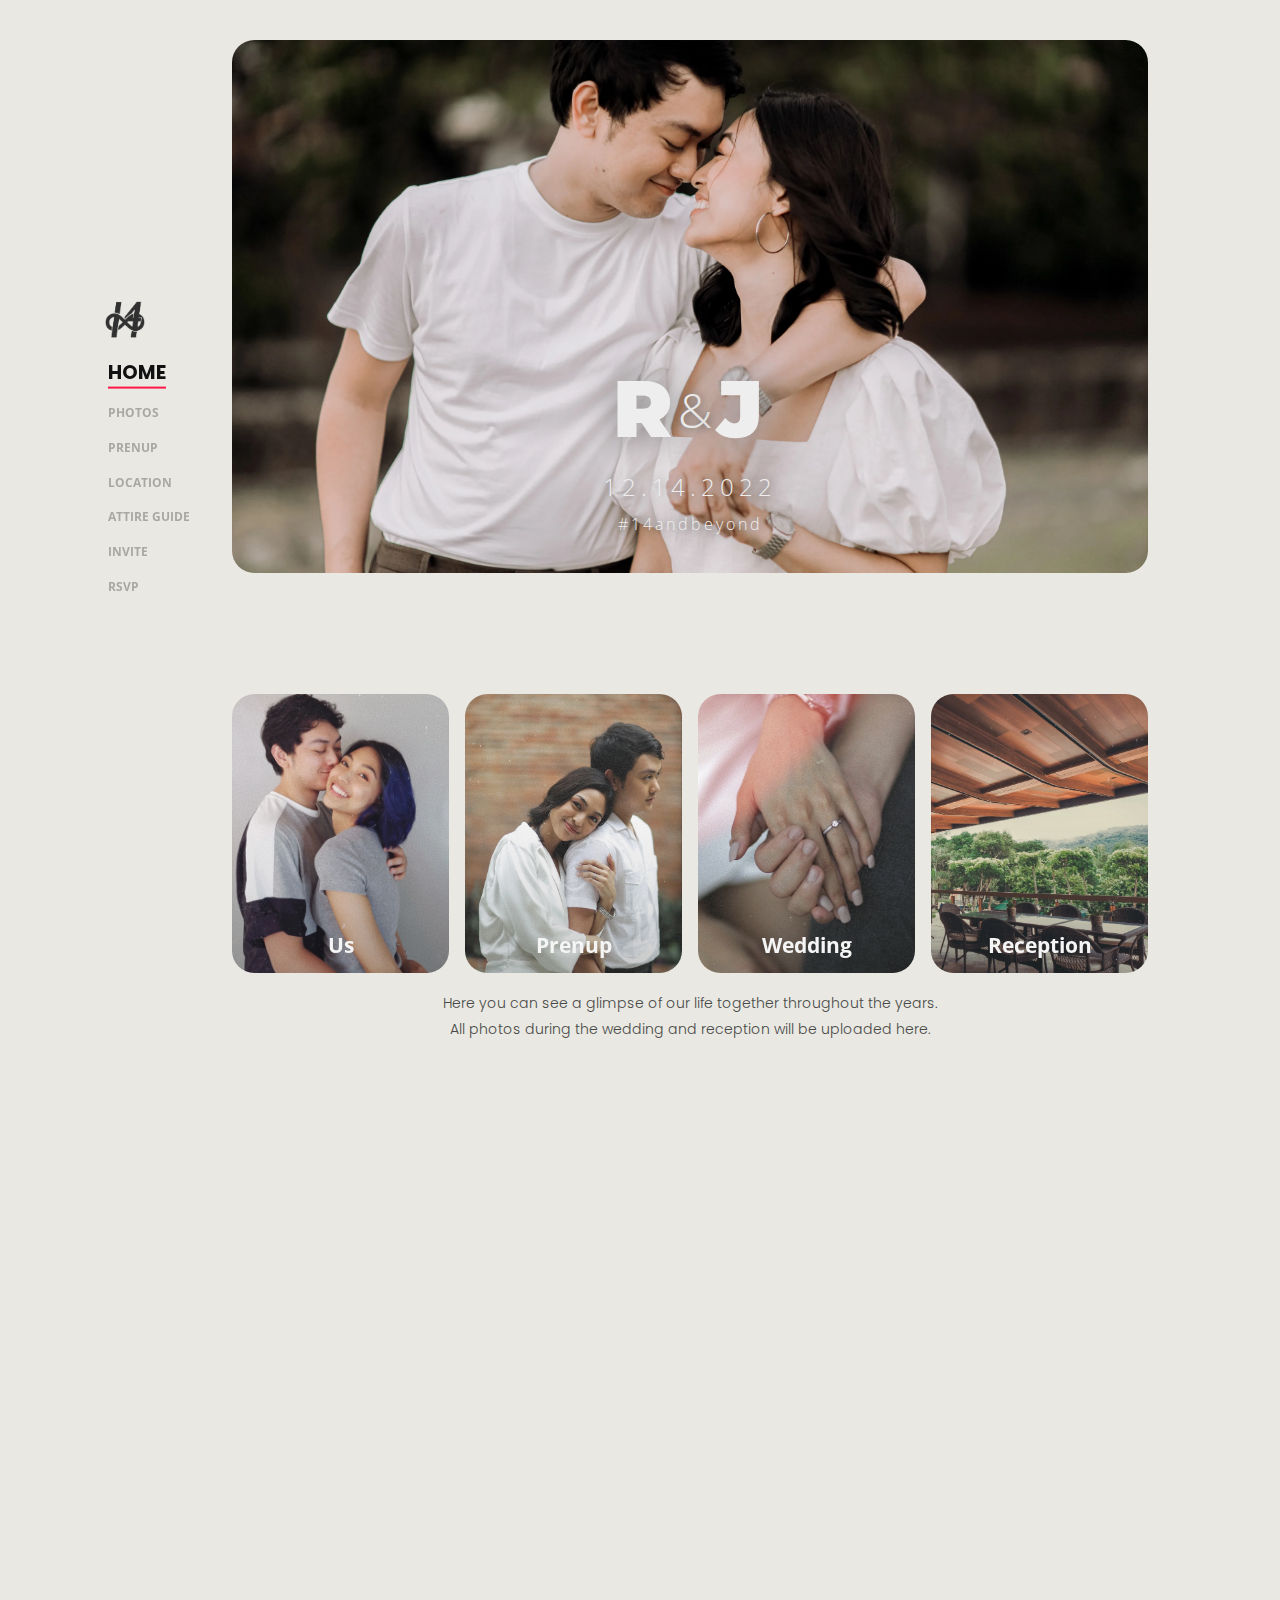
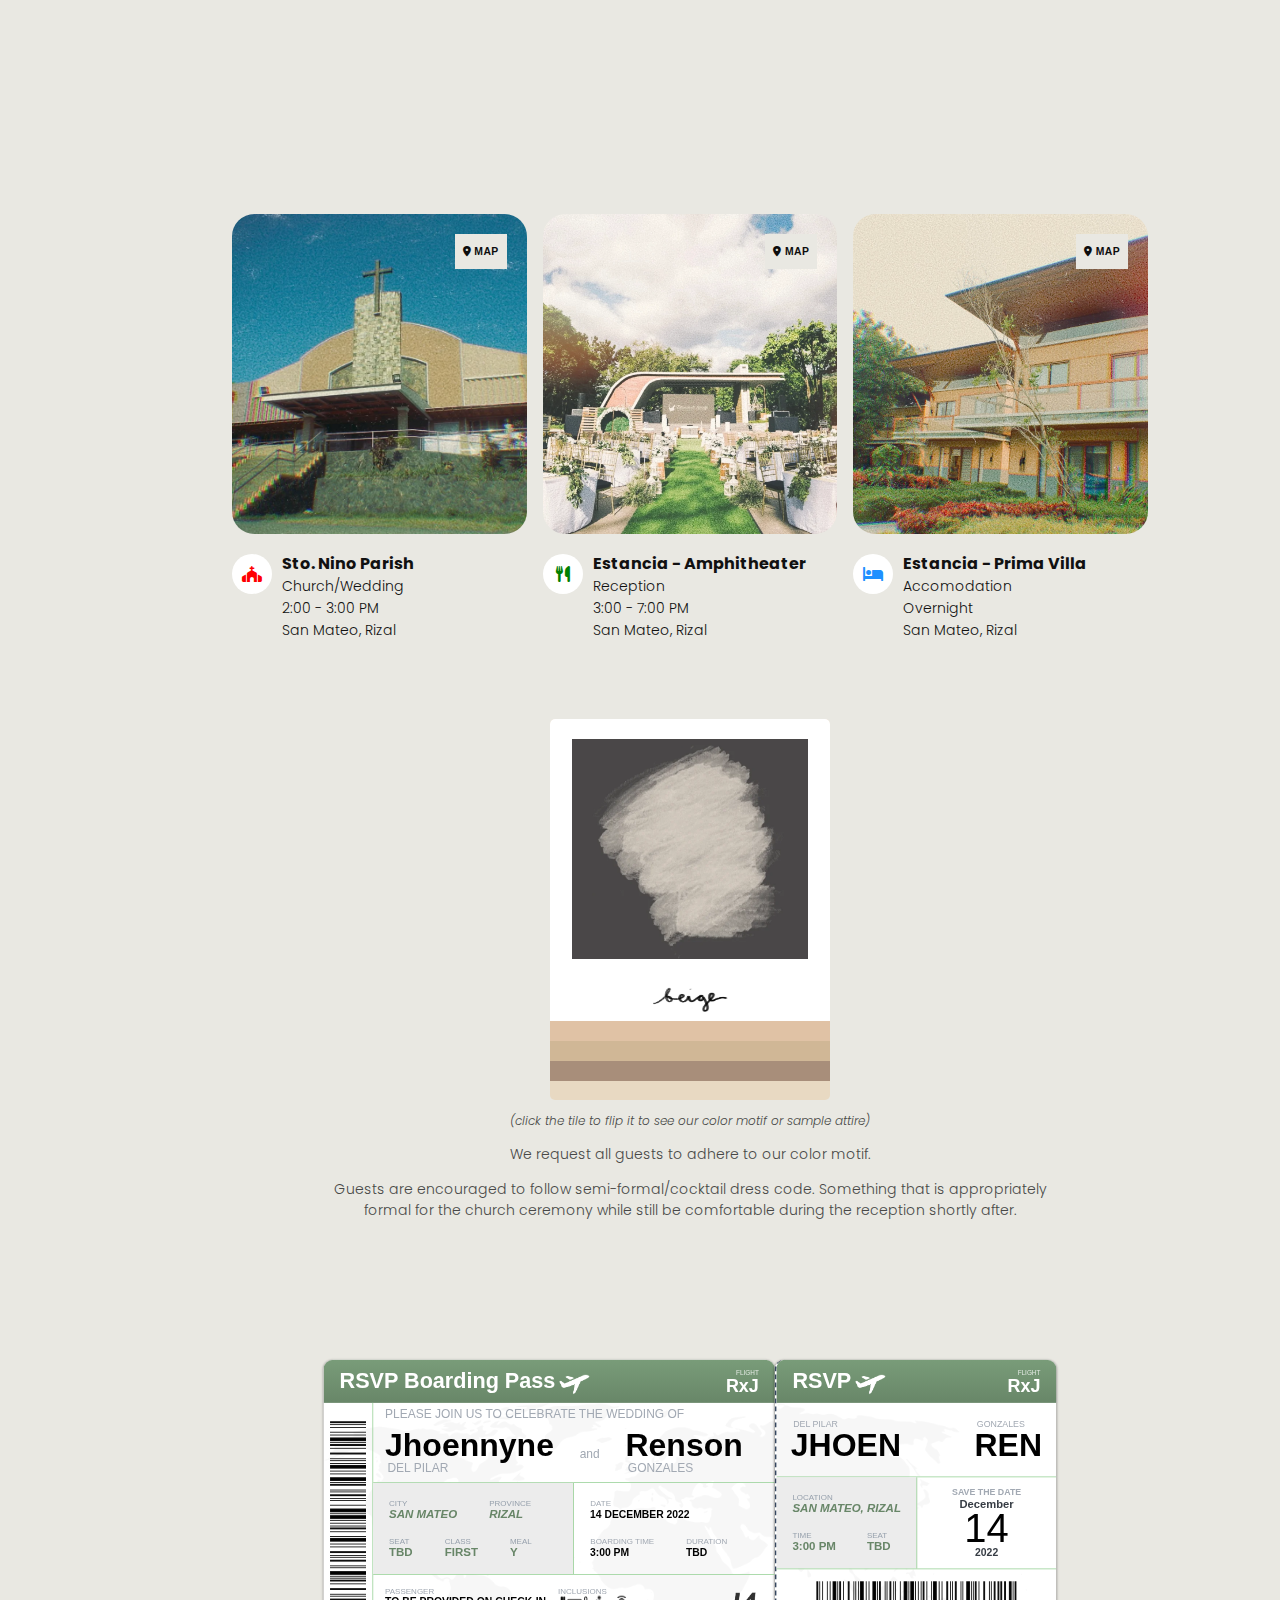
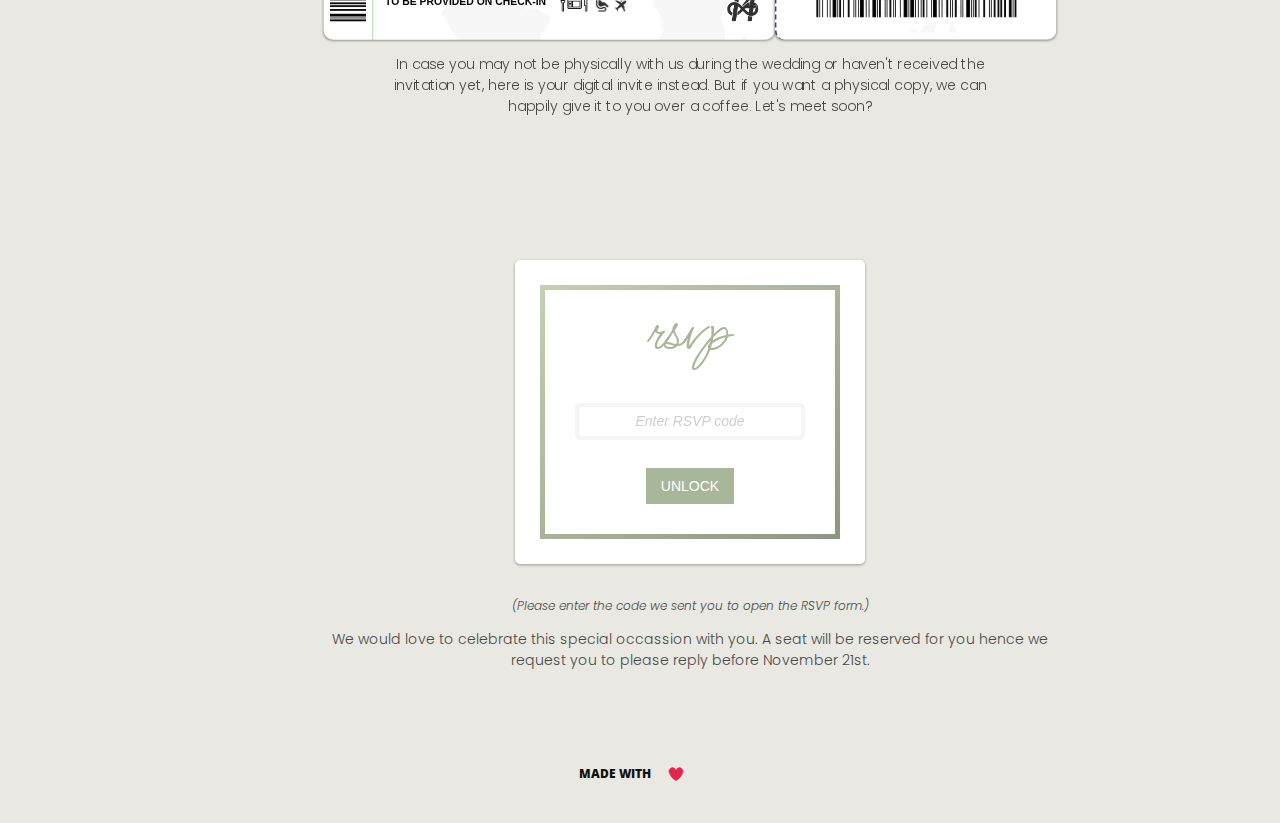
==== index.html @ 78806c77 "Update index.html" ====
<!DOCTYPE html>
<html lang="en-US">

<head>
    <meta name="viewport" content="width=device-width, initial-scale=1">
    <title>RxJ | 14andforever</title>
    <link href="https://fonts.googleapis.com/css2?family=Ms+Madi&display=block" rel="stylesheet">
    <link href="https://fonts.googleapis.com/css2?family=Encode+Sans:wght@500&family=Open+Sans:wght@300;700;800&display=block" rel="stylesheet">
    <link rel="stylesheet" type="text/css" href="https://fonts.googleapis.com/css2?family=Montserrat:wght@300;900&display=block" />
    <link href="https://fonts.googleapis.com/css?family=Poppins:300,300i,500,500i,700" rel="stylesheet">
    <link rel="stylesheet" type="text/css" href="css/cardhover.css">
    <script src="https://cdnjs.cloudflare.com/ajax/libs/jquery/3.3.1/jquery.min.js"></script>
    <script src="https://ajax.googleapis.com/ajax/libs/jquery/1.8.2/jquery.min.js"></script>
    <script type="text/javascript" src="js/home.js"></script>
    <link rel="stylesheet" type="text/css" href="css/home.css">
    <link rel="stylesheet" type="text/css" href="css/video.css">
    <link rel="stylesheet" type="text/css" href="css/swatches.css">
    <link rel="stylesheet" type="text/css" href="css/venue2.css">
    <link rel="stylesheet" type="text/css" href="css/topbar.css">
    <link rel="stylesheet" type="text/css" href="css/boardingpass2.css">
    <link rel="stylesheet" type="text/css" href="css/rsvp.css">
</head>

<body>
    <div class="mainbody">
        <nav class="topbar black main">
            <div class="menu-icon main">
                <a href="index.html" class="logomobile" style="padding: 10px;"><img src="Images/logodark.png" alt="image"></a>
                <i class="burger fa fa-bars fa-2x"></i>
            </div>
            <div class="menu">
                <ul class="menulist">
                    <a href="index.html" class="logotop"><img src="Images/logodark.png" alt="image"></a>
                    <li><a href="#home">Home</a></li>
                    <li><a href="#section-2">Photos</a></li>
                    <li><a href="#section-3">Prenup</a></li>
                    <li><a href="#section-4">Location</a></li>
                    <li><a href="#section-5">Attire Guide</a></li>
                    <li><a href="#section-6">Invite</a></li>
                    <li><a href="#section-7">RSVP</a></li>
                </ul>
            </div>
        </nav>
        <nav class="home">
            <ul>
                <a href="index.html" class="logo"><img src="Images/logodark.png" alt="image"></a>
                <li><a href="#home">Home</a></li>
                <li><a href="#section-2">Photos</a></li>
                <li><a href="#section-3">Prenup</a></li>
                <li><a href="#section-4">Location</a></li>
                <li><a href="#section-5">
                        <div class="long">Attire Guide</div>
                    </a></li>
                <li><a href="#section-6">Invite</a></li>
                <li><a href="#section-7">RSVP</a></li>
            </ul>
        </nav>
        <main class="gridbody">
            <header class="topheader">
                <section id="home" class="content-section" style="margin: 0;">
                    <div class="mainTitle">
                        <h1>Jhoennyne x Renson</h1>
                    </div>
                    <div class="section1">
                        <div class="initialsbox">
                            <p class="xinitials">R</p>
                            <p class="xlove">&</p>
                            <p class="xinitials">J</p>
                        </div>
                        <p class="date">12.14.2022</p>
                        <p class="hash">#14andbeyond</p>
                    </div>
                </section>
            </header>
            <section id="section-2" class="content-section" style="margin-top: 2rem">
                <!--Cardhover start-->
                <div class="mobile-header">
                    Photos
                </div>
                <div class="cardhover">
                    <main class="page-content">
                        <div class="card">
                            <div class="cardholder">
                                <h2 class="title">Us</h2>
                                <p class="copy"></p><a href="story.html"><button class="btn">Gallery</button></a>
                            </div>
                        </div>
                        <div class="card">
                            <div class="cardholder">
                                <h2 class="title">Prenup</h2>
                                <p class="copy"></p><a href="prenup.html"><button class="btn">Gallery</button></a>
                            </div>
                        </div>
                        <div class="card">
                            <div class="cardholder">
                                <h2 class="title">Wedding</h2>
                                <p class="copy"></p><button class="btn">Gallery</button>
                            </div>
                        </div>
                        <div class="card">
                            <div class="cardholder">
                                <h2 class="title">Reception</h2>
                                <p class="copy"></p><button class="btn">Gallery</button>
                            </div>
                        </div>
                    </main>
                </div>
                <!--Cardhover end-->
                <div class="content-desc">
                    <div class="content-desc">
                        <p class="sub">Here you can see a glimpse of our life together throughout the years.</p>
                        <p class="sub">All photos during the wedding and reception will be uploaded here.</p>
                    </div>
                </div>
            </section>
            <section id="section-3" class="content-section">
                <div class="mobile-header">
                    Prenup
                </div>
                <div class="responsive-video">
                    <iframe src="https://www.facebook.com/plugins/video.php?height=610&href=https%3A%2F%2Fwww.facebook.com%2Fpragmaweddingcinema%2Fvideos%2F1250003719178983%2F&show_text=false&width=916&t=0" width="916" height="610" style="border:none;overflow:hidden" scrolling="no" frameborder="0" allowfullscreen="true" allow="autoplay; clipboard-write; encrypted-media; picture-in-picture; web-share" allowFullScreen="true"></iframe>
                </div>
            </section>
            <section id="section-4" class="content-section">
                <div class="mobile-header">
                    Location
                </div>
                <main class="main">
                    <div class="container">
                        <div class="itemholder">
                            <div class="item">
                                <a>
                                    <img src="Images/stonino3.webp" alt="image">
                                    <a href="https://www.google.com/maps/place/New+Sto.+Nino+Parish/@14.6722135,121.135025,15z/data=!4m5!3m4!1s0x0:0xa73cf51be5164c84!8m2!3d14.672353!4d121.1350096" target="_blank">
                                    </a>
                                    <div class="details">
                                        <a href="https://www.google.com/maps/place/New+Sto.+Nino+Parish/@14.6722135,121.135025,15z/data=!4m5!3m4!1s0x0:0xa73cf51be5164c84!8m2!3d14.672353!4d121.1350096" target="_blank"><button class="btn"><i class="fas fa-map-marker-alt"></i> Map</button></a>
                                    </div>
                                </a>
                            </div>
                            <div class="label">
                                <div class="icon" style="color: red;">
                                    <i class="fa-solid fa-church"></i>
                                </div>
                                <div class="info">
                                    <div class="main">Sto. Nino Parish</div>
                                    <div class="sub">Church/Wedding</div>
                                    <div class="sub">2:00 - 3:00 PM</div>
                                    <div class="sub">San Mateo, Rizal</div>
                                </div>
                            </div>
                        </div>
                        <div class="itemholder">
                            <div class="item">
                                <a>
                                    <img src="Images/amphitheater2.webp" alt="image">
                                    <a href="https://www.google.com/maps/place/Estancia+de+Lorenzo/@14.6784783,121.1329965,15z/data=!4m2!3m1!1s0x0:0xebfa5035530f8506?sa=X&ved=2ahUKEwj25bSRwbT0AhUBRuUKHQW6AOEQ_BJ6BAhDEAU" target="_blank">
                                    </a>
                                    <div class="details">
                                        <a href="https://www.google.com/maps/place/Estancia+de+Lorenzo/@14.6784783,121.1329965,15z/data=!4m2!3m1!1s0x0:0xebfa5035530f8506?sa=X&ved=2ahUKEwj25bSRwbT0AhUBRuUKHQW6AOEQ_BJ6BAhDEAU" target="_blank"><button class="btn"><i class="fas fa-map-marker-alt"></i> Map</button></a>
                                    </div>
                                </a>
                            </div>
                            <div class="label">
                                <div class="icon" style="color: green;">
                                    <i class="fa-solid fa-utensils"></i>
                                </div>
                                <div class="info">
                                    <div class="main">Estancia - Amphitheater</div>
                                    <div class="sub">Reception</div>
                                    <div class="sub">3:00 - 7:00 PM</div>
                                    <div class="sub">San Mateo, Rizal</div>
                                </div>
                            </div>
                        </div>
                        <div class="itemholder">
                            <div class="item">
                                <a>
                                    <img src="Images/hotel2.webp" alt="image">
                                    <a href="https://www.google.com/maps/place/Estancia+de+Lorenzo/@14.6784783,121.1329965,15z/data=!4m2!3m1!1s0x0:0xebfa5035530f8506?sa=X&ved=2ahUKEwj25bSRwbT0AhUBRuUKHQW6AOEQ_BJ6BAhDEAU" target="_blank">
                                    </a>
                                    <div class="details">
                                        <a href="https://www.google.com/maps/place/Estancia+de+Lorenzo/@14.6784783,121.1329965,15z/data=!4m2!3m1!1s0x0:0xebfa5035530f8506?sa=X&ved=2ahUKEwj25bSRwbT0AhUBRuUKHQW6AOEQ_BJ6BAhDEAU" target="_blank"><button class="btn"><i class="fas fa-map-marker-alt"></i> Map</button></a>
                                    </div>
                                </a>
                            </div>
                            <div class="label">
                                <div class="icon" style="color: dodgerblue;">
                                    <i class="fa-solid fa-bed"></i>
                                </div>
                                <div class="info">
                                    <div class="main">Estancia - Prima Villa</div>
                                    <div class="sub">Accomodation</div>
                                    <div class="sub">Overnight</div>
                                    <div class="sub">San Mateo, Rizal</div>
                                </div>
                            </div>
                        </div>
                    </div>
                </main>
            </section>
            <section id="section-5" class="content-section">
                <div class="mobile-header">
                    Attire Guide
                </div>
                <div class="color-palette">
                    <div id="js-flip-1" class="flip">
                        <div class="flipcard">
                            <div class="face front">
                                <div class="color-3">
                                    <div>
                                        <img src="Images/beige.webp" alt="image">
                                    </div>
                                    <div>
                                        <img src="Images/beigelabel.png" alt="image">
                                    </div>
                                    <div></div>
                                    <div></div>
                                    <div></div>
                                    <div></div>
                                </div>
                            </div>
                            <div class="face back">
                                <div class="color-3">
                                    <div>
                                        <img src="Images/attire.webp" alt="image">
                                    </div>
                                    <div>
                                        <img src="Images/attirelabel.webp" alt="image">
                                    </div>
                                    <div></div>
                                    <div></div>
                                    <div></div>
                                    <div></div>
                                </div>
                            </div>
                        </div>
                    </div>
                </div>
                <div class="content-desc" style="max-width: 750px; margin: auto; text-align: center;">
                    <p style="font-style: italic; font-size: 0.75rem;">(click the tile to flip it to see our color motif or sample attire)</p>
                    <p>We request all guests to adhere to our color motif.</p>
                    <p>Guests are encouraged to follow semi-formal/cocktail dress code. Something that is appropriately formal for the church ceremony while still be comfortable during the reception shortly after.</p>
                </div>
            </section>
            <section id="section-6" class="content-section" style="margin-bottom: 0">
                <div class="mobile-header">
                    Invite
                </div>
                <div class="section6" style="transform: scale(0.8)">
                    <div class="bpasscon">
                        <div class="boarding-pass etkleft">
                            <header>
                                <div class="logo rsvp">
                                    RSVP Boarding Pass
                                    <a class="plane"><img src="Images/airplane.png" alt="image"></a>
                                </div>
                                <div class="flight">
                                    <small>flight</small>
                                    <strong>RxJ</strong>
                                </div>
                            </header>
                            <div class="tktdetails">
                                <div class="mainbarcode">
                                    <a><img src="Images/mainbarcode.png" alt="image"></a>
                                </div>
                                <div>
                                    <section class="header">
                                        <div class="invite">
                                            <small>Please join us to celebrate the wedding of</small>
                                        </div>
                                    </section>
                                    <section class="cities">
                                        <div class="city">
                                            <strong>Jhoennyne</strong>
                                            <small>Del Pilar</small>
                                        </div>
                                        <div class="and">
                                            <small>and</small>
                                        </div>
                                        <div class="city">
                                            <strong>Renson</strong>
                                            <small>Gonzales</small>
                                        </div>
                                    </section>
                                    <section class="infos">
                                        <div class="places">
                                            <div class="box">
                                                <small>City</small>
                                                <strong><em>San Mateo</em></strong>
                                            </div>
                                            <div class="box">
                                                <small>Province</small>
                                                <strong><em>Rizal</em></strong>
                                            </div>
                                            <div class="box">
                                                <small>Seat</small>
                                                <strong>TBD</strong>
                                            </div>
                                            <div class="box">
                                                <small>Class</small>
                                                <strong>First</strong>
                                            </div>
                                            <div class="box">
                                                <small>Meal</small>
                                                <strong>Y</strong>
                                            </div>
                                        </div>
                                        <div class="times">
                                            <div class="box" style="width: 100%;">
                                                <small>Date</small>
                                                <strong>14 DECEMBER 2022</strong>
                                            </div>
                                            <div class="box">
                                                <small>Boarding Time</small>
                                                <strong>3:00 PM</strong>
                                            </div>
                                            <div class="box">
                                                <small>Duration</small>
                                                <strong>TBD</strong>
                                            </div>
                                        </div>
                                    </section>
                                    <section class="strap">
                                        <div class="box" style="display: flex;">
                                            <div class="passenger">
                                                <small>passenger</small>
                                                <strong>To be provided on check-in</strong>
                                            </div>
                                            <div class="inclusions">
                                                <small>Inclusions</small>
                                                <a class="food"><img src="Images/food.png" alt="image"></a>
                                                <a class="lounge"><img src="Images/lounge.png" alt="image"></a>
                                                <a class="wifi"><img src="Images/wifi.png" alt="image"></a>
                                            </div>
                                            <div class="ticketlogo">
                                                <a><img src="Images/logodark.png" alt="image"></a>
                                            </div>
                                        </div>
                                    </section>
                                </div>
                            </div>
                        </div>
                        <div class="boarding-pass etkright">
                            <header>
                                <div class="logo rsvp">
                                    RSVP
                                    <a class="plane"><img src="Images/airplane.png" alt="image"></a>
                                </div>
                                <div class="flight">
                                    <small>flight</small>
                                    <strong>RxJ</strong>
                                </div>
                            </header>
                            <div class="tktdetails">
                                <section class="cities">
                                    <div class="city">
                                        <small>Del Pilar</small>

                                        <strong>Jhoen</strong>
                                    </div>
                                    <div class="city">
                                        <small>Gonzales</small>

                                        <strong>Ren</strong>
                                    </div>
                                    <svg class="airplane">
                                        <use xlink:href="#heart"></use>
                                    </svg>
                                </section>
                                <section class="infos">
                                    <div class="places">
                                        <div class="box" style="width: 100%">
                                            <small>Location</small>
                                            <strong><em>San Mateo, Rizal</em></strong>
                                        </div>
                                        <div class="box" style="width: 33.3%; padding: 10px 15px 10px 20px;">
                                            <small>Time</small>
                                            <strong>3:00 PM</strong>
                                        </div>
                                        <div class="box" style="width: 33.3%; padding: 10px 0px 10px 20px;">
                                            <small>Seat</small>
                                            <strong>TBD</strong>
                                        </div>
                                    </div>
                                    <div class="times">
                                        <div class="title"><small>Save the Date</small></div>
                                        <div class="month">December</div>
                                        <div class="number">14</div>
                                        <div class="year">2022</div>
                                    </div>
                                </section>
                                <section class="strap">
                                    <div class="box" style="display: flex">
                                        <a class="barcode"><img src="Images/barcode.png" alt="image"></a>
                                    </div>
                                </section>
                            </div>
                        </div>
                        <svg xmlns="http://www.w3.org/2000/svg" width="0" height="0" display="none">
                            <symbol id="heart" class="aheart-stroke" viewBox="0 0 40 40" id=".6731524147238221">
                                <path d="M20 35.07L4.55 19.62a8.5 8.5 0 0 1-.12-12l.12-.12a8.72 8.72 0 0 1 12.14 0L20 10.77l3.3-3.3a8.09 8.09 0 0 1 5.83-2.57 8.89 8.89 0 0 1 6.31 2.58 8.5 8.5 0 0 1 .12 12l-.12.12zM10.64 7.13a6.44 6.44 0 0 0-4.57 11.06L20 32.06l13.94-13.94A6.44 6.44 0 0 0 34 9a6.44 6.44 0 0 0-4.77-1.85A6 6 0 0 0 24.83 9L20 13.78 15.21 9a6.44 6.44 0 0 0-4.57-1.87z" />
                            </symbol>
                        </svg>
                    </div>
                    <div class="content-desc" style="max-width: 750px; margin: auto; text-align: center; font-size: 1.1rem;">
                        <p>In case you may not be physically with us during the wedding or haven't received the invitation yet, here is your digital invite instead. But if you want a physical copy, we can happily give it to you over a coffee. Let's meet soon?</p>
                    </div>
                </div>
            </section>
            <section id="section-7" class="content-section lastSection">
                <div class="mobile-header">
                    RSVP
                </div>
                <h1 class="section-header"></h1>
                <div class="content-desc">
                    <center>
                        <form class="gform pure-form pure-form-stacked" method="POST" data-email="" action="https://script.google.com/macros/s/AKfycbxf21ecklatcOzizeI2GbinkVbMw-O8z0HijNorhj0d3stYFSRgo_8bXsomFPwm/exec" autocomplete="off">
                            <div class="form-elements">
                                <div class="form-gradient">
                                    <div class="loader">
                                        <svg>
                                            <path fill="#000" d="M43.935,25.145c0-10.318-8.364-18.683-18.683-18.683c-10.318,0-18.683,8.365-18.683,18.683h4.068c0-8.071,6.543-14.615,14.615-14.615c8.072,0,14.615,6.543,14.615,14.615H43.935z">
                                                <animateTransform attributeType="xml" attributeName="transform" type="rotate" from="0 25 25" to="360 25 25" dur="0.8s" repeatCount="indefinite"></animateTransform>
                                            </path>
                                        </svg>
                                    </div>
                                    <div class="pw-box">
                                        <div class="content-head">rsvp</div>
                                        <br>
                                        <div class="form-input">
                                            <input type="password" id="pswd" class="box" placeholder="Enter RSVP code">
                                        </div>
                                        <br>
                                        <button onclick="checkPswd();" class="confirm">Unlock</button>
                                    </div>
                                    <div class="form-box">
                                        <div class="content-head">rsvp</div>
                                        <div class="form-input">
                                            <input id="textinput1" type="text" name="Firstname" placeholder="First Name (required)" required="" />
                                        </div>
                                        <div class="form-input">
                                            <input id="textinput2" type="text" name="Lastname" placeholder="Last Name (required)" required="" />
                                        </div>
                                        <div class="form-input form-radio">
                                            <div class="content-body">Are you attending?</div>
                                            <label>
                                                <input id="radioinput1" type="radio" name="Attending" value="yes" required="" />
                                                <span>Yes, would love to.</span>
                                            </label>
                                            <label>
                                                <input id="radioinput2" type="radio" name="Attending" value="no" />
                                                <span>Sorry, I can't.</span>
                                            </label>
                                        </div>
                                        <div class="form-input">
                                            <input id="textinput3" type="number" name="Phone" placeholder="Phone number (required)" required="" />
                                        </div>
                                        <div class="form-input">
                                            <textarea id="textinput4" name="Message" placeholder="Comments or questions? (optional)"></textarea>
                                        </div>
                                        <br>
                                        <input type="submit" id="rsvpok" class="rsvpsubmit" value="Submit" onclick="document.getElementsByClassName('loader')[0].style.display = 'block',document.getElementsByClassName('form-box')[0].style.display = 'none'" /><br>
                                        <div class="content-body">You can add more guests after submitting.</div>

                                    </div>
                                </div>
                            </div>
                            <br>
                            <div class="okmsg">
                                <div class="form-gradient">
                                    <div class="form-box">
                                        <div class="content-head">rsvp</div>
                                        <div class="sub-content-head">Thank you and see you!</div>
                                        <br>
                                        <button onclick="document.getElementsByClassName('form-elements')[0].style.display = 'block', document.getElementsByClassName('form-box')[0].style.display = 'block',  document.getElementsByClassName('okmsg')[0].style.display = 'none', document.getElementsByClassName('loader')[0].style.display = 'none', document.getElementById('textinput1').value = '', document.getElementById('textinput2').value = '', document.getElementById('textinput3').value = '', document.getElementById('textinput4').value = '', document.getElementById('radioinput1').checked = false, document.getElementById('radioinput2').checked = false, formValidation()">
                                            Add guest</button>
                                    </div>
                                </div>
                            </div>
                        </form>
                    </center>
                </div>
                <div class="content-desc" style="max-width: 750px; margin: auto; text-align: center;">
                    <p style="font-style: italic; font-size: 0.75rem;">(Please enter the code we sent you to open the RSVP form.)</p>
                    <p>We would love to celebrate this special occassion with you. A seat will be reserved for you hence we request you to please reply before November 21st.</p>
                </div>
            </section>
        </main>
    </div>
    <div class="footer">
        <div style="margin: auto 0;">MADE WITH</div>
        <div class="heart"></div>
    </div>

    <script>
        var $flip = $(".flipcard");
        setInterval(function() {
            $flip.toggleClass("flipped");
        }, 5000);
        $('#js-flip-1').on("click",
            function() {
                $('#js-flip-1 .flipcard').toggleClass('flipped');
            },
        );

    </script>
    <script data-cfasync="false" type="text/javascript">
        (function() {
            function validateHuman(honeypot) {
                if (honeypot) {
                    console.log("Robot Detected!");
                    return true;
                } else {
                    console.log("Welcome Human!");
                }
            }

            function getFormData(form) {
                var elements = form.elements;

                var fields = Object.keys(elements).filter(function(k) {
                    return (elements[k].name !== "honeypot");
                }).map(function(k) {
                    if (elements[k].name !== undefined) {
                        return elements[k].name;
                    } else if (elements[k].length > 0) {
                        return elements[k].item(0).name;
                    }
                }).filter(function(item, pos, self) {
                    return self.indexOf(item) == pos && item;
                });

                var formData = {};
                fields.forEach(function(name) {
                    var element = elements[name];
                    formData[name] = element.value;
                    if (element.length) {
                        var data = [];
                        for (var i = 0; i < element.length; i++) {
                            var item = element.item(i);
                            if (item.checked || item.selected) {
                                data.push(item.value);
                            }
                        }
                        formData[name] = data.join(', ');
                    }
                });

                // add form-specific values into the data
                formData.formDataNameOrder = JSON.stringify(fields);
                formData.formGoogleSheetName = form.dataset.sheet || "Sheet1"; // default sheet name
                formData.formGoogleSendEmail = form.dataset.email || ""; // no email by default

                console.log(formData);
                return formData;
            }

            function handleFormSubmit(event) {
                event.preventDefault();
                var form = event.target;
                var data = getFormData(form);
                if (data.email && !validEmail(data.email)) {
                    var invalidEmail = form.querySelector(".email-invalid");
                    if (invalidEmail) {
                        invalidEmail.style.display = "block";
                        return false;
                    }

                } else {
                    disableAllButtons(form);
                    var url = form.action;
                    var xhr = new XMLHttpRequest();
                    xhr.open('POST', url);
                    xhr.setRequestHeader("Content-Type", "application/x-www-form-urlencoded");
                    xhr.onreadystatechange = function() {
                        console.log(xhr.status, xhr.statusText);
                        console.log(xhr.responseText);
                        var formElements = form.querySelector(".form-elements")
                        if (formElements) {
                            formElements.style.display = "none"; // hide form
                        }
                        var thankYouMessage = form.querySelector(".okmsg");
                        if (thankYouMessage) {
                            thankYouMessage.style.display = "block";
                        }
                        return;
                    };
                    var encoded = Object.keys(data).map(function(k) {
                        return encodeURIComponent(k) + "=" + encodeURIComponent(data[k]);
                    }).join('&');
                    xhr.send(encoded);
                }
            }

            function loaded() {
                console.log("Contact form submission handler loaded successfully.");
                var forms = document.querySelectorAll("form.gform");
                for (var i = 0; i < forms.length; i++) {
                    forms[i].addEventListener("submit", handleFormSubmit, false);
                }
            };
            document.addEventListener("DOMContentLoaded", loaded, false);

            function disableAllButtons(form) {
                var buttons = form.querySelectorAll("button");
                for (var i = 0; i < buttons.length; i++) {
                    buttons[i].disabled = false;
                }
            }

        })();

    </script>
    <script type="text/javascript">
        $(document).ready(function() {
            var contentSection = $('.content-section');
            var navigation = $('nav');

            //when a nav link is clicked, smooth scroll to the section
            navigation.on('click', 'a', function(event) {
                event.preventDefault(); //prevents previous event
                smoothScroll($(this.hash));
                $(".menulist").toggleClass("showing");

            });

            //update navigation on scroll...
            $(window).on('scroll', function() {
                updateNavigation();
            })
            //...and when the page starts
            updateNavigation();

            /////FUNCTIONS
            function updateNavigation() {
                contentSection.each(function() {
                    var sectionName = $(this).attr('id');
                    var navigationMatch = $('nav a[href="#' + sectionName + '"]');
                    if (($(this).offset().top - $(window).height() / 3 < $(window).scrollTop()) &&
                        ($(this).offset().top + $(this).height() - $(window).height() / 3 > $(window).scrollTop())) {
                        navigationMatch.addClass('current');
                    } else {
                        navigationMatch.removeClass('current');
                    }
                });
            }

            function smoothScroll(target) {
                $('body,html').animate({
                    scrollTop: target.offset().top - 75
                }, 800);
            }
        });

    </script>
</body>
---- css/cardhover.css ----
.cardhover {
    display: grid;
    place-items: center;
    margin-bottom: 20px;
}

.page-content {
    display: grid;
    grid-gap: 1rem;
    max-width: 947px;
    margin: 0 auto;
    font-family: var(--font-sans);
    width: 100%;
}

@media (max-width: 799px) {
    .page-content {
        grid-template-columns: repeat(2, 1fr);
    }

    .carholder {
        padding: 0;
    }
}

@media (min-width: 800px) {
    .page-content {
        grid-template-columns: repeat(4, 1fr);
    }
}

.card {
    position: relative;
    display: flex;
    align-items: flex-end;
    overflow: hidden;
    padding: 1rem;
    text-align: center;
    color: whitesmoke;
    background-color: whitesmoke;
    border-radius: 1.4rem;
    width: -webkit-fill-available;
    max-height: 300px;
    aspect-ratio: 3 / 4;

}

@media (min-width: 500px) {
    .card {
        /*height: 300px;*/
    }
}

.card:before {
    content: '';
    position: absolute;
    top: 0;
    left: 0;
    width: 100%;
    height: 110%;
    background-size: cover;
    background-position: 0 0;
    transition: 0.5s;
    pointer-events: none;

}

.card:after {
    content: '';
    display: block;
    position: absolute;
    top: 0;
    left: 0;
    width: 100%;
    height: 200%;
    pointer-events: none;
    background-image: linear-gradient(to bottom, rgba(0, 0, 0, 0) 0%, rgba(0, 0, 0, 0.009) 11.7%, rgba(0, 0, 0, 0.034) 22.1%, rgba(0, 0, 0, 0.072) 31.2%, rgba(0, 0, 0, 0.123) 39.4%, rgba(0, 0, 0, 0.182) 46.6%, rgba(0, 0, 0, 0.249) 53.1%, rgba(0, 0, 0, 0.320) 58.9%, rgba(0, 0, 0, 0.394) 64.3%, rgba(0, 0, 0, 0.468) 69.3%, rgba(0, 0, 0, 0.540) 74.1%, rgba(0, 0, 0, 0.607) 78.8%, rgba(0, 0, 0, 0.668) 83.6%, rgba(0, 0, 0, 0.721) 88.7%, rgba(0, 0, 0, 0.762) 94.1%, rgba(0, 0, 0, 0.790) 100%);
    transform: translateY(-20%);
    transition: 0.5s;
}

.card:nth-child(1):before {
    background-image: url(../Images/cardcover1.webp);
    background-position: center;
    background-size: cover;
}

.card:nth-child(2):before {
    background-image: url(../Images/cardcover2.webp);
    background-position: center;
    background-size: cover;
}

.card:nth-child(3):before {
    background-image: url(../Images/cardcover3.webp);
    background-position: center;
    background-size: cover;
}

.card:nth-child(4):before {
    background-image: url(../Images/cardcover4.webp);
    background-position: center;
    background-size: cover;
}

.cardholder {
    position: relative;
    display: flex;
    flex-direction: column;
    align-items: center;
    width: 100%;
    padding: 1rem;
    transition: 0.5s;
    z-index: 1;
}

.cardholder > * + * {
    margin-top: 0;
    margin-bottom: 0.5rem;
}

.title {
    font-size: 1.3rem;
    font-weight: bold;
    line-height: 1.2;
    margin: auto;
}

.copy {
    font-family: var(--font-serif);
    font-size: 1.125rem;
    font-style: italic;
    line-height: 1.2;
    color: #ddd;
    width: auto;
}

.btn {
    cursor: pointer;
    margin-top: 1rem;
    padding: 0.75rem 0.5rem;
    font-size: 0.65rem;
    font-weight: bold;
    letter-spacing: 0.025rem;
    text-transform: uppercase;
    color: #0d0d0d;
    background-color: #E9E8E2;
    border: none;
}

.btn:hover {
    background-color: #E9E8E2;
}

.btn:focus {
    outline: 1px dashed black;
    outline-offset: 3px;
}

@media (hover: hover) and (min-width: 600px) {
    .card:after {
        transform: translateY(0);
    }

    .cardholder {
        transform: translateY(calc(100% - 2.5rem));
    }

    .cardholder > *:not(.title) {
        opacity: 0;
        transform: translateY(1rem);
        transition: transform var(--d) var(--e), opacity var(--d) var(--e);
    }

    .card:hover,
    .card:focus-within {
        align-items: center;
    }

    .card:hover:before,
    .card:focus-within:before {
        transform: translateY(-4%);
    }

    .card:hover:after,
    .card:focus-within:after {
        transform: translateY(-50%);
    }

    .card:hover .cardholder,
    .card:focus-within .cardholder {
        transform: translateY(0);
    }

    .card:hover .cardholder > *:not(.title),
    .card:focus-within .cardholder > *:not(.title) {
        opacity: 1;
        transform: translateY(0);
        transition-delay: calc(var(--d) / 8);
    }

    .card:focus-within:before,
    .card:focus-within:after,
    .card:focus-within .cardholder,
    .card:focus-within .cardholder > *:not(.title) {
        transition-duration: 0s;
    }
}

.content-desc .note {
    display: flex;
    height: 40px;
    margin-top: 30px;
    justify-content: center;
}

.content-desc .note .icon {
    display: flex;
    flex-direction: row;
    justify-content: center;
    align-items: center;
    min-width: 25px;
    max-width: 25px;
    height: 25px;
    border-radius: 100%;
    background-color: white;
}

.content-desc .note .info {
    display: flex;
    flex-direction: column;
    color: #111;
    white-space: pre;
    text-align: center;
}

.content-desc .note .info .main {
    color: #111;
    font: 700 16px/1.2 "Poppins", sans-serif;
}

.content-desc .sub {
    margin: 5px;
}
---- css/home.css ----
@import url(https://cdnjs.cloudflare.com/ajax/libs/font-awesome/6.0.0-beta3/css/all.min.css);

html {
    scroll-behavior: smooth;
    background-color: #E9E8E2;
}

.mainbody {
    margin: auto;
    max-width: 1080px;
    display: flex;
    font-family: 'Open Sans', sans-serif;
    justify-content: center;
}

.topheader {
    font-family: 'Open Sans', sans-serif;
    font-weight: 900;
    font-size: 2rem;
    letter-spacing: 3px;
    text-align: center;
}

.gridbody {
    display: flex;
    flex-direction: column;
    width: 100%;
}

nav.home {
    white-space: nowrap;
    align-items: flex-start;
}

.home ul {
    list-style: none;
}

.logo img {
    width: 50px;
    height: 50px;
}

/* Only stick if you can fit */
.home ul {
    position: sticky;
    top: 50%;
    transform: translate(0, -50%);
    display: block;
    padding: 0;
    width: 100px;
}

@media (min-width: 1101px) {
    nav.topbar {
        display: none;
    }
}

@media (max-width: 1100px) {
    .home ul {
        display: none;
    }

    nav.home {
        width: auto;
    }
}

.home ul li a {
    display: block;
    padding: 0.5rem 0 0.5rem 0.5rem;
    color: #111;
    text-decoration: none;
    text-transform: uppercase;
    font: 700 12px/1.4 'Open Sans', arial, sans-serif;
    width: fit-content;
    max-width: 100px;
    opacity: 0.3;
    transition: all 0.2s ease;
}

.home ul li a.fake {
    display: block;
    padding: 0.5rem 0 0 0.5rem;
    opacity: 1;
    font: 700 1.2rem "Poppins", sans-serif;
}

.home ul li .fake p {
    margin: 0;
}

.home ul li a:after {
    background: none repeat scroll 0 0 transparent;
    content: "";
    display: block;
    height: 2px;
    left: 50%;
    background: #fff;
    transition: width 0.3s ease 0s, left 0.3s ease 0s;
    width: 0;
}

.home ul li a.fake:after {
    display: none;
}

.home ul li a:hover {
    opacity: 1;
}

.home ul li a:hover:after {
    width: 100%;
    left: 0;
    background: #FF1847;
}

.home ul li a.current:after {
    width: 100%;
    left: 0;
    font-size: 14px;
    transition: 0.5s;
    background: #FF1847;
}

.home .sbar.current:after {
    width: 100%;
    left: 0;
    font-size: 14px;
    transition: 0.5s;
    background: #FF1847;
}

.home ul li a.current {
    opacity: 1;
    font: 700 1.2rem "Poppins", sans-serif;
}

.home .current .long {
    font-size: 0.95rem;
}

.home .sbar p {
    margin: 0;
}

.home .asubtext {
    font: 300 0.7rem "Poppins", sans-serif;
}

.home .asub {
    /*margin-left: auto;
    padding: 0 0.7rem 0.5rem 0;*/
    padding-top: 0;
    padding-bottom: 5px;
}

.content-section {
    padding: 2rem;
    margin: 1rem 0 0 0;
    background-color: transparent;
    border-radius: 2px;
}

.content-section .mobile-header {
    font: 700 1.2rem 'Open Sans', arial, sans-serif;
    border-top: 3px solid rgba(0, 0, 0, .15);
    -webkit-background-clip: padding-box;
    /* for Safari */
    background-clip: padding-box;
    /* for IE9+, Firefox 4+, Opera, Chrome */
    padding: 1rem 0;
    display: none;
}

.banner p {
    font-size: 0.9rem;
    font-weight: 300;
}

.content-desc {
    font: 300 14px/1.2 "Poppins", sans-serif;
    line-height: 1.5;
    color: #484847;
    max-width: 750px;
    margin: auto;
    text-align: center;
}


.top {
    padding: 0;
    margin: 0;
    background: none;
}

footer {
    grid-column: 1 / 3;
    background: #607D8B;
    padding: 5rem 1rem;
}

.section-header {
    margin: 0;
    letter-spacing: 0;
    font-family: "Poppins", serif;
    font-weight: 700;
    line-height: 1.25;
    color: #000;
    font-size: 1.7rem;
    text-align: center;
}

.section-header img {
    height: 50px;
}

.section1 {
    background-image: url(../Images/coverphoto2.webp);
    background-repeat: no-repeat;
    background-size: cover;
    height: 500px;
    background-position: top center;
    color: #eee;
    text-align: center;
    margin-bottom: 25px;
    border-radius: 1.4rem;
    display: grid;
    align-content: end;
    padding-bottom: 33px;
}

.section1 .initialsbox {
    display: flex;
    justify-content: center;
}

.section1 p {
    font-size: 1.5rem;
    letter-spacing: 5px;
    margin: 5px 0;
    text-shadow: 1px 1px 10px #555;
}

.mainTitle {
    display: none;
}

.section1 .xlove {
    font-size: 3rem;
    font-weight: 300;
    line-height: 100px;
}

.section1 .xinitials {
    font-family: 'Montserrat', sans-serif;
    font-weight: 900;
    font-size: 5rem;
    text-shadow: 1px 1px 45px #777;
}

.section1 .date {
    font-weight: 300;
}

.section1 .hash {
    font-size: 1rem;
    letter-spacing: 3px;
    font-weight: 300;
}

.section1 .neon {
    font-size: 1rem;
    letter-spacing: 3px;
    font-weight: 300;
}

.section6 {
    font-family: 'Roboto', sans-serif;
}

.lastSection {
    margin-bottom: 1rem;
}

.footer {
    padding: 1rem;
    text-align: center;
    color: #111;
    font: 900 12px/1.4 'Open Sans', arial, sans-serif;
    display: flex;
    justify-content: center;
}

.footer p {
    margin: 17px -10px;
}

.heart {
    width: 50px;
    height: 50px;
    background: url(../Images/heart2.png);
    background-position: 0 0;
    cursor: pointer;
    animation: fave-heart 1.5s steps(18);
    margin: auto 0;
}

.heart:hover {
    background-position: -2800px 0;
    transition: background 1.5s steps(28);
}

@keyframes fave-heart {
    0% {
        background-position: 0 0;
    }

    100% {
        background-position: -2800px 0;
    }
}


@media (max-width: 1100px) {
    body {
        margin: 0 30px;
        max-width: 100%;
    }

    .topheader {
        margin: 70px 0 0 0;
    }

    .galleryview {
        margin: 60px 0 0 0;
    }

    .content-section {
        padding: 0;
        margin-bottom: 5rem;
    }
}

@media (max-width: 779px) {
    .topheader {
        margin-top: 100px;
    }
}

.fancybox-caption__body {
    display: none;
}
---- css/video.css ----
.responsive-video {
    position: relative;
    padding-bottom: 63.25%;
    padding-top: 30px;
    height: 0;
    overflow: hidden;
    border-radius: 1.4rem;
}

.responsive-video iframe {
    position: absolute;
    top: 0;
    left: 0;
    width: 100%;
    height: 100%;
}
---- css/swatches.css ----
.color-palette {
     position: relative;
     margin: 0 auto;
     display: grid;
     grid-template-columns: repeat(auto-fit, minmax(300px, 1fr));
     justify-items: center;
     max-width: 750px;
 }

 .color-palette .color-1,
 .color-palette .color-2,
 .color-palette .color-3 {
     position: relative;
     display: flex;
     flex-direction: column;
     align-items: center;
     justify-content: flex-end;
     padding-bottom: 0.25rem;
     border-radius: 0.3125rem;
     /*box-shadow: 0 1px 3px rgba(0, 0, 0, 0.12), 0 1px 2px rgba(0, 0, 0, 0.24);*/
     transition: all 0.3s cubic-bezier(0.25, 0.8, 0.25, 1);
     margin-bottom: 1rem;
 }

 .color-palette .color-1:hover,
 .color-palette .color-2:hover,
 .color-palette .color-3:hover {
     box-shadow: 0 14px 20px rgba(0, 0, 0, 0.25), 0 5px 5px rgba(0, 0, 0, 0.22);
     cursor: pointer;
 }

 .color-palette .color-1 > div,
 .color-palette .color-2 > div,
 .color-palette .color-3 > div {
     position: relative;
     display: block;
     width: 100%;
     padding: 5px 0 0;
     color: white;
     font-size: 0.75rem;
     text-align: center;
     font: 300 14px/1.2 "Poppins", sans-serif;
 }

 .color-palette .color-2 {
     background-color: #445626;
     height: auto;
     width: 280px;
 }

 .color-palette .color-2 > div:nth-of-type(1) {
     padding: 20px 0 0 0;
     height: 245px;
     border-radius: 0.3125rem;
     border-bottom-left-radius: 0;
     border-bottom-right-radius: 0;
     background-color: white;
 }

 .color-palette .color-2 > div:nth-of-type(1) img {
     height: 90%;
 }

 .color-palette .color-2 > div:nth-of-type(2) {
     padding: 0 0 5px 0;
     background-color: white;
 }

 .color-palette .color-2 > div:nth-of-type(2) img {
     width: 75%;
 }

 .color-palette .color-2 > div:nth-of-type(3) {
     padding: 10px 0;
     background-color: #b1bca0;
 }

 .color-palette .color-2 > div:nth-of-type(4) {
     padding: 10px 0;
     background-color: #8f9779;
 }

 .color-palette .color-2 > div:nth-of-type(5) {
     margin: 0 0 10px;
     padding: 10px 0;
     background-color: #5e734e;
 }

 .color-palette .color-3 {
     background-color: #e8d9c2;
     height: auto;
     width: 280px;
 }

 .color-palette .color-3 > div:nth-of-type(1) {
     padding: 20px 0 0 0;
     height: 245px;
     border-radius: 0.3125rem;
     border-bottom-left-radius: 0;
     border-bottom-right-radius: 0;
     background-color: white;
 }

 .color-palette .color-3 > div:nth-of-type(1) img {
     height: 90%;
 }

 .color-palette .color-3 > div:nth-of-type(2) {
     padding: 0 0 5px 0;
     background-color: white;
 }

 .color-palette .color-3 > div:nth-of-type(2) img {
     width: 75%;
 }

 .color-palette .color-3 > div:nth-of-type(3) {
     padding: 10px 0;
     background-color: #e0c2a5;
 }

 .color-palette .color-3 > div:nth-of-type(4) {
     padding: 10px 0;
     background-color: #d0b796;
 }

 .color-palette .color-3 > div:nth-of-type(5) {
     margin: 0 0 10px;
     padding: 10px 0;
     background-color: #a88e7a;
 }

 .color-palette .color-3 > div {
     color: #111;
 }

 .color-palette .color-1 {
     background-color: #eee;
     height: auto;
     width: 280px;
 }

 .color-palette .color-1 > div {
     color: slategray;
 }

 .color-palette .color-1 > div:nth-of-type(1) {
     padding: 20px 0 0 0;
     height: 245px;
     border-radius: 0.3125rem;
     border-bottom-left-radius: 0;
     border-bottom-right-radius: 0;
     background-color: white;
 }

 .color-palette .color-1 > div:nth-of-type(1) img {
     height: 90%;
 }


 .color-palette .color-1 > div:nth-of-type(2) {
     padding: 0 0 5px 0;
     background-color: white;
 }

 .color-palette .color-1 > div:nth-of-type(2) img {
     width: 75%;
 }

 .color-palette .color-1 > div:nth-of-type(3) {
     padding: 10px 0;
     background-color: #cfcfcf;
 }

 .color-palette .color-1 > div:nth-of-type(4) {
     padding: 10px 0;
     background-color: #f8f8f8;
 }

 .color-palette .color-1 > div:nth-of-type(5) {
     margin: 0 0 10px;
     padding: 10px 0;
     background-color: #f5f5f5;
 }

 /*---For flipping cards----*/
 .flip {
     -webkit-perspective: 800;
     width: 280px;
     position: relative;
 }

 .flip .flipcard.flipped {
     -webkit-transform: rotatey(-180deg);
 }

 .flip .flipcard {
     width: 100%;
     height: 100%;
     -webkit-transform-style: preserve-3d;
     -webkit-transition: 0.5s;
 }

 .flip .flipcard .face {
     -webkit-backface-visibility: hidden;
     z-index: 2;
 }

 .flip .flipcard .front {
     position: absolute;
     z-index: 1;
 }

 .flip .flipcard .back {
     -webkit-transform: rotatey(-180deg);
     color: black;
 }

 .flip .flipcard:hover {
     cursor: pointer;
 }
---- css/venue2.css ----
.main .container {
     display: grid;
     grid-template-columns: repeat(auto-fit, minmax(275px, 1fr));
     grid-gap: 1rem;
     justify-content: center;
     align-items: center;
     justify-items: center;
 }

 .item {
     height: 320px;
     position: relative;
     overflow: hidden;
     border-radius: 1.4rem;
     display: flex;
     margin-bottom: 20px;
     justify-content: center;
 }

 @media only screen and (max-width: 689px) {
     .item {
         height: auto;
     }
 }

 .item img {
     width: 100%;
     height: 100%;
     object-fit: cover;
 }

 .gallery {
     display: grid;
     grid-template-columns: repeat(auto-fit, minmax(250px, 1fr));
     margin-top: 50px;
     grid-gap: 20px;
 }

 .item:nth-last-child(1) {
     margin-bottom: 0;
 }

 .item h3 {
     max-width: 300px;
     padding: 20px;
     position: absolute;
     background-color: #00000080;
     color: #fff;
     bottom: 0;
     font-weight: 300;
     margin: 0;
 }

 @media only screen and (min-width: 900px) {
     .gallery {
         grid-gap: 30px;
     }
 }

 .details {
     padding: 20px;
     position: absolute;
     color: #fff;
     top: 0;
     right: 0;
     margin: 0;

 }

 .details .btn {
     margin-top: 0;
 }

 .itemholder .label {
     display: flex;
 }

 .itemholder .label .icon {
     display: flex;
     flex-direction: row;
     justify-content: center;
     align-items: center;
     min-width: 40px;
     max-width: 40px;
     height: 40px;
     border-radius: 100%;
     background-color: white;
 }

 .itemholder .label .info {
     display: flex;
     flex-direction: column;
     margin-left: 10px;
     color: #111;
     white-space: pre;
 }

 .itemholder .label .info .main {
     color: #111;
     font: 700 16px/1.2 "Poppins", sans-serif;
 }

 .itemholder .label .info .sub {
     margin-top: 5px;
     color: #111;
     font: 300 14px/1.2 "Poppins", sans-serif;
 }
---- css/topbar.css ----
.content {
    width: 90%;
    margin: 4em auto;
    font-size: 20px;
    line-height: 30px;
    text-align: justify;
}

.topbar .logo {
    margin: 0 10px;
}

.topbar .logotop img {
    width: 50px;
    height: 50px;
    vertical-align: middle;

}

.topbar .logomobile img {
    width: 50px;
    height: 50px;
    vertical-align: middle;

}

nav.topbar {
    position: fixed;
    left: 0;
    z-index: 2;
    width: 100%;
}

nav.topbar ul {
    list-style: none;
    background: rgba(0, 0, 0, 0);
    overflow: hidden;
    color: #fff;
    padding: 0;
    text-align: center;
    margin: 0;
    transition: 0.5s;
}

.topbar.black ul {
    background: #E9E8E2;
}

nav.topbar ul li {
    display: inline-block;
}

nav.topbar ul li a {
    display: block;
    text-decoration: none;
    color: #111;
    font-size: 20px;
    font: 700 1rem 'Open Sans', arial, sans-serif;
    transition: all 0.2s ease;
    opacity: 0.3;
    margin: 20px;
}

nav.topbar ul li a.current {
    font: 800 1.2rem 'Open Sans', arial, sans-serif;
    opacity: 1;
}

nav.topbar ul li a:after {
    background: none repeat scroll 0 0 transparent;
    content: "";
    display: block;
    height: 2px;
    left: 50%;
    background: #fff;
    transition: width 0.3s ease 0s, left 0.3s ease 0s;
    width: 0;
}

nav.topbar ul li a.fake:after {
    display: none;
}

nav.topbar ul li a:hover {
    opacity: 1;
}

nav.topbar ul li a:hover:after {
    width: 100%;
    left: 0;
    background: #FF1847;
}

nav.topbar ul li a.current:after {
    width: 100%;
    left: 0;
    font-size: 14px;
    transition: 0.5s;
    background: #FF1847;
}

nav.topbar ul li a.fakemobile {
    opacity: 1;
    padding-right: 20px;
    border-right: 3px solid rgba(0, 0, 0, .15);
}

nav.topbar ul li a.fakemobile p {
    margin: 0;
}

nav.topbar ul li a.fakemobile:hover:after {
    background: none;
}

.topbar .menu-icon {
    width: 100%;
    background: #E9E8E2;
    text-align: center;
    box-sizing: border-box;
    padding: 0 40px;
    /*padding: 15px 40px; for the burger icon menu*/
    color: #111;
    display: none;
}

.topbar li.firstli {
    margin-right: 0;
}

.topbar .menu-icon li a {
    font: 700 1rem 'Open Sans', arial, sans-serif;
    opacity: 1;
    text-decoration: none;
    color: #111;
    margin: 20px;
}

.topbar li.lastli a {
    margin-right: 0;
}


.topbar .menu-icon ul {
    display: flex;
}

.topbar .menu-icon .menulist-mob.main li a {
    display: none;
    transition: 5s;
}

.topbar .menu-icon .menulist-mob.main li a.current {
    display: block;
    transition: 5s;
}

nav.topbar li a.fakemobile {
    opacity: 1;
    padding-right: 20px;
    margin-right: 0;
    border-right: 3px solid rgba(0, 0, 0, .15);
}

@media(max-width:779px) {
    .content-section .mobile-header {
        display: block;
    }

    .topbar .logotop {
        display: none;
    }

    .topbar.main ul,
    .topbar .menu ul {
        max-height: 0px;
        background: #E9E8E2;
        width: 180px;
        margin: 2px 0 0 auto;
        box-shadow: 0 1px 3px rgb(0 0 0 / 12%), 0 1px 3px rgb(0 0 0 / 24%);
        /*remove diplay:none if you want UL list to show when clicking burger icon*/
    }

    .topbar.black ul {
        background: #E9E8E2;
    }

    .topbar.main .showing {
        max-height: 600px;
        height: auto;
        width: 180px;
        margin: 2px 0 0 auto;
        box-shadow: 0 1px 3px rgb(0 0 0 / 12%), 0 1px 3px rgb(0 0 0 / 24%);
    }

    nav.topbar ul li {
        box-sizing: border-box;
        text-align: center;
        min-width: 90px;
    }

    .topbar .menu-icon {
        display: flex;
        justify-content: center;
        list-style: none;
    }

    .mainbody {
        overflow-x: hidden;
    }

    nav.topbar .menu-icon {
        box-shadow: 0 1px 3px rgb(0 0 0 / 12%), 0 1px 3px rgb(0 0 0 / 24%);
    }
}

.topbar .menu-icon .burger {
    position: absolute;
    right: 35px;
    top: 22px;
    /*remove diplay:none to show burger icon*/
}
---- css/boardingpass2.css ----
.bpasscon {
    display: flex;
    justify-content: center;
    align-items: center;
    margin: 0;
}

.boarding-pass {
    height: 350px;
    background: #fff;
    border-radius: 12px;
    overflow: hidden;
    text-transform: uppercase;
    box-shadow: 0 1px 3px rgba(0, 0, 0, 0.12), 0 1px 3px rgba(0, 0, 0, 0.24);
    /*-------------------- Header --------------------*/
    /*-------------------- Cities --------------------*/
    /*-------------------- Infos --------------------*/
    /*-------------------- Strap --------------------*/
}

.etkright {
    border: 2px dashed #36475f;
    border-bottom: none;
    border-top: none;
    border-right: none;
    max-width: 350px;
    min-width: 331px;
}

.etkright .tktdetails {
    background: url(../Images/worldright.png)
}

.etkleft {
    border: none;
    width: 579px;
}

.etkright small {
    display: block;
    font-size: 11px;
    color: #a2a9b3;
}

.etkleft small {
    display: block;
    font-size: 15px;
    color: #a2a9b3;
}

.etkleft .tktdetails {
    display: flex;
    background: url(../Images/worldleft.png)
}

.etkleft .tktdetails .mainbarcode {
    border-right: 1px solid #99d298;
    width: 100px;
    display: flex;
}

.etkleft .tktdetails .mainbarcode a {
    margin: auto;
}

.etkleft .tktdetails .mainbarcode img {
    height: 250px;
}

.boarding-pass strong {
    font-size: 0.9rem;
    display: block;
}

.boarding-pass header {
    background: linear-gradient(to bottom, #799c79, #688668);
    padding: 12px 20px;
    height: 30px;
    display: flex;
}

.etktleft header .logo {
    float: left;
    width: 104px;
    height: 31px;
}

.etkright header .logo {
    float: left;
    width: 200px;
    height: 31px;
}

.boarding-pass header .rsvp {
    color: white;
    font-size: 27px;
    font-weight: 900;
    text-transform: none;
    display: flex;
}

.boarding-pass header .rsvp .plane img {
    height: 24px;
    width: 37px;
    margin: 7px 5px;
}

.boarding-pass header .flight {
    margin-left: auto;
    color: #fff;
    text-align: right;
}

.boarding-pass header .flight small {
    font-size: 8px;
    opacity: 0.8;
    color: white;
}

.boarding-pass header .flight strong {
    font-size: 1.4rem;
    text-transform: none;
}

.etkleft .header .invite {
    padding: 5px 15px;
}

.etkright .cities {
    position: relative;
}

.etkleft .cities {
    display: flex;
}

.boarding-pass .cities::after {
    content: '';
    display: table;
    clear: both;
}

.etkright .cities .city {
    padding: 20px 18px;
    float: left;
}

.etkleft .cities .city {
    padding: 5px 15px 10px 15px;
    float: left;
}

.etkleft .cities .and {
    margin: auto;
    text-transform: none;
}

.etkleft .cities .city:nth-child(3) {
    float: right;
    margin-right: 25px;
}

.etkright .cities .city:nth-child(2) {
    float: right;
}

.boarding-pass .cities .city strong {
    font-size: 40px;
    font-weight: 700;
    line-height: 1;
}

.etkleft .cities .city strong {
    text-transform: none;
}

.boarding-pass .cities .city small {
    margin-bottom: 0px;
    margin-left: 3px;
}

.boarding-pass .cities .airplane {
    position: absolute;
    width: 30px;
    height: 25px;
    top: 57%;
    left: 45%;
    opacity: 0;
    transform: translate(-50%, -50%);
    animation: move 3s infinite;
}

@keyframes move {
    40% {
        left: 50%;
        opacity: 1;
    }

    100% {
        left: 70%;
        opacity: 0;
    }
}

.boarding-pass .infos {
    display: flex;
    border-top: 1px solid #99d298;
}

.boarding-pass .infos .places,
.boarding-pass .infos .times {
    width: 50%;
    padding: 10px 0;
}

.etkright .infos .times {
    display: grid;
    margin: auto;
    justify-content: center;
}

.etkright .infos .times .title {
    font-size: 11px;
    color: #a2a9b3;
    margin: auto;
}

.etkright .infos .times .month {
    font-size: 14px;
    color: #363c44;
    text-transform: capitalize;
    margin: auto;
    font-weight: 900;
}

.etkright .infos .times .number {
    font-size: 50px;
    line-height: 45px;
    margin: auto;
}

.etkright .infos .times .year {
    font-size: 13px;
    color: #363c44;
    text-transform: capitalize;
    margin: auto;
    font-weight: 900;
}

.boarding-pass .infos .places::after,
.boarding-pass .infos .times::after {
    content: '';
    display: table;
    clear: both;
}

.boarding-pass .infos .times strong {
    transform: scale(0.9);
    transform-origin: left bottom;
}

.boarding-pass .infos .places {
    background: #ececec;
    border-right: 1px solid #99d298;
}

.boarding-pass .infos .places small {
    color: #97a1ad;
}

.boarding-pass .infos .places strong {
    color: #688668;
}

.etkleft .infos .box {
    padding: 10px 20px 10px;
    float: left;
}

.etkleft .infos .box .places {
    padding: 10px 15px 10px;
    width: 33.3%;
    float: left;
}

.etkright .infos .box {
    padding: 10px 20px 10px;
    float: left;
}

.boarding-pass .infos .box small {
    font-size: 10px;
}

.boarding-pass .strap {
    clear: both;
    position: relative;
    border-top: 1px solid #99d298;
}

.boarding-pass .strap::after {
    content: '';
    display: table;
    clear: both;
}

.boarding-pass .strap .box {
    padding: 15px;
}

.etkleft .strap .box .passenger {
    margin: 0 15px 15px 0;

}

.boarding-pass .strap .box div small {
    font-size: 10px;
}

.boarding-pass .strap .box div strong {
    font-size: 13px;
}

.boarding-pass .strap .box .inclusions .food img {
    width: 40px;
}

.boarding-pass .strap .box .inclusions .lounge img {
    width: 20px;
}

.boarding-pass .strap .box .inclusions .wifi img {
    width: 20px;
}

.boarding-pass .strap .box .ticketlogo {
    margin-left: auto;
}

.boarding-pass .strap .box .ticketlogo img {
    width: 50px;
}

.boarding-pass .strap .box sup {
    font-size: 8px;
    position: relative;
    top: -5px;
}

.boarding-pass .strap .qrcode {
    position: absolute;
    top: 15px;
    right: 20px;
    width: 80px;
    height: 80px;
}

.boarding-pass .strap .barcode {
    margin: auto;
}

.boarding-pass .strap .barcode img {
    width: 250px;
}

@media (max-width: 600px) {
    .etkleft {
        display: none;
    }

    .boarding-pass .cities .city strong {
        font-size: 2rem;
    }

    .boarding-pass strong {
        font-size: 0.6rem;
    }
}

@media (min-width:601px) and (max-width:928px) {
    .etkright {
        display: none;
    }
}
---- css/rsvp.css ----
.form-elements {
    background: white;
    box-shadow: 0 1px 3px rgb(0 0 0 / 12%), 0 1px 3px rgb(0 0 0 / 24%);
    border-radius: 5px;
    max-width: 300px;
    padding: 25px;
}

.form-elements .form-gradient {
    background: linear-gradient(to bottom right, #C3d0b3, #8d9680);
    padding: 5px;
}

.form-elements .form-box {
    padding: 0 20px 20px 20px;
    background: white;
    display: none;
}

.form-elements .content-head {
    color: #a8b699;
    font: 400 4rem "Ms Madi", cursive;
}

.form-elements .form-input {
    padding: 0.3em;
    background: #F5F5F5;
    border-radius: 5px;
    margin: 0.5em 0;
}

.form-elements input:invalid {
    background: #F5F5F5;
}

.form-elements input:focus {
    background: white;
    outline: none;
}

.form-elements input {
    border: none;
    border-radius: 4px;
    width: 100%;
    font-size: 1em;
    height: 1.8rem;
    padding: 8px;
    -webkit-box-sizing: border-box;
    /* Safari/Chrome, other WebKit */
    -moz-box-sizing: border-box;
    /* Firefox, other Gecko */
    box-sizing: border-box;
    /* Opera/IE 8+ */

}

.form-elements input::placeholder {
    font-style: italic;
    color: black;
    opacity: 20%;
}

.form-elements textarea {
    width: 100%;
    background: white;
    -webkit-box-sizing: border-box;
    /* Safari/Chrome, other WebKit */
    -moz-box-sizing: border-box;
    /* Firefox, other Gecko */
    box-sizing: border-box;
    /* Opera/IE 8+ */
    border: none;
    resize: vertical;
    padding: 8px;
    min-height: 71px;
    font: 300 0.8em "Poppins", sans-serif;
}

.form-elements textarea:focus {
    outline: none;
}

.form-elements textarea::placeholder {
    font-style: italic;
    color: black;
    opacity: 20%;
}

.form-elements button {
    width: auto;
    font-size: 1em;
    background: #a8b699;
    border: none;
    color: white;
    text-transform: uppercase;
    padding: 10px 15px;
}

.form-elements button:hover {
    cursor: pointer;
}

.form-elements .rsvpsubmit {
    width: auto;
    font-size: 1em;
    background: #a8b699;
    border: none;
    border-radius: 0;
    color: white;
    text-transform: uppercase;
    padding: 10px 15px;
    height: auto;
}

.form-elements .rsvpsubmit:disabled {
    font-size: 1em;
    background: #f4f4f4;
    color: #ccc;
    pointer-events: none;

}

.form-elements .rsvpsubmit:hover {
    cursor: pointer;
}


.okmsg {
    display: none;
    background: white;
    box-shadow: 0 1px 3px rgb(0 0 0 / 12%), 0 1px 3px rgb(0 0 0 / 24%);
    border-radius: 5px;
    width: 300px;
    padding: 20px
}

.okmsg button {
    width: auto;
    font-size: 1em;
    background: #a8b699;
    border: none;
    color: white;
    text-transform: uppercase;
    padding: 10px 20px;
}

.okmsg button:hover {
    cursor: pointer;
}

.okmsg .content-head {
    color: #a8b699;
    font: 400 4rem "Ms Madi", cursive;
}

.okmsg .sub-content-head {
    color: #333;
    font: 300 1rem "Poppins", sans-serif;
    margin: 20px 0;
}

.okmsg .form-gradient {
    background: linear-gradient(to bottom right, #C3d0b3, #8d9680);
    padding: 5px;
}

.okmsg .form-box {
    padding: 20px;
    background: white;
}

.form-elements input::-webkit-outer-spin-button,
.form-elements input::-webkit-inner-spin-button {
    /* display: none; <- Crashes Chrome on hover */
    -webkit-appearance: none;
    margin: 0;
    /* <-- Apparently some margin are still there even though it's hidden */
}

.form-elements input[type=number] {
    -moz-appearance: textfield;
    /* Firefox */
}

.loader {
    display: none;
    width: 100%;
    background: white;
    padding: 50px 0;
}

.loader svg {
    width: 50px;
    height: 50px;
}

/*
Set the color of the icon
*/
svg path,
svg rect {
    fill: #8d9680;
}

.form-elements .pw-box {
    background: white;
    padding: 0 30px 30px 30px;
}

.form-elements .pw-box .button {
    width: auto;
    font-size: 1em;
    background: #a8b699;
    border: none;
    color: white;
    text-transform: uppercase;
    padding: 10px 15px;
}

.form-elements .pw-box .box {
    text-align: center;
}

.form-elements .content-body {
    margin: 1em 0.4em 0.4em;
    font-size: 0.8em;
}

.form-elements .form-radio .content-body {
    text-align: left;
    margin: 0.5em;
    font-size: 1em;
}


.form-elements .form-radio {
    background-color: white;
    font-size: 0.8em;
}

.form-elements .form-radio label {
    display: flex;
    cursor: pointer;
    position: relative;
    overflow: hidden;
    margin-bottom: 0.375em;
}

.form-elements .form-radio input {
    opacity: 0;
    position: absolute;
    z-index: -1;
    margin: 0;
    padding: 0;
    width: auto;
}

.form-elements .form-radio input:checked + span {
    background-color: #C3d0b3;
    color: white;
}

.form-elements .form-radio input:checked + span:before {
    box-shadow: inset 0 0 0 0.4375em #8d9680;
    color: white;
}

.form-elements .form-radio span {
    display: flex;
    align-items: center;
    padding: 0.3em 0.5em 0.3em 0.3em;
    border-radius: 99em;
    transition: 0.25s ease;
}

.form-elements .form-radio span:hover {
    background-color: #C3d0b3;
    color: white;
}

.form-elements .form-radio span:before {
    display: flex;
    flex-shrink: 0;
    content: "";
    background-color: #fff;
    width: 1.5em;
    height: 1.5em;
    border-radius: 50%;
    margin-right: 0.375em;
    transition: 0.25s ease;
    box-shadow: inset 0 0 0 0.125em #8d9680;
}
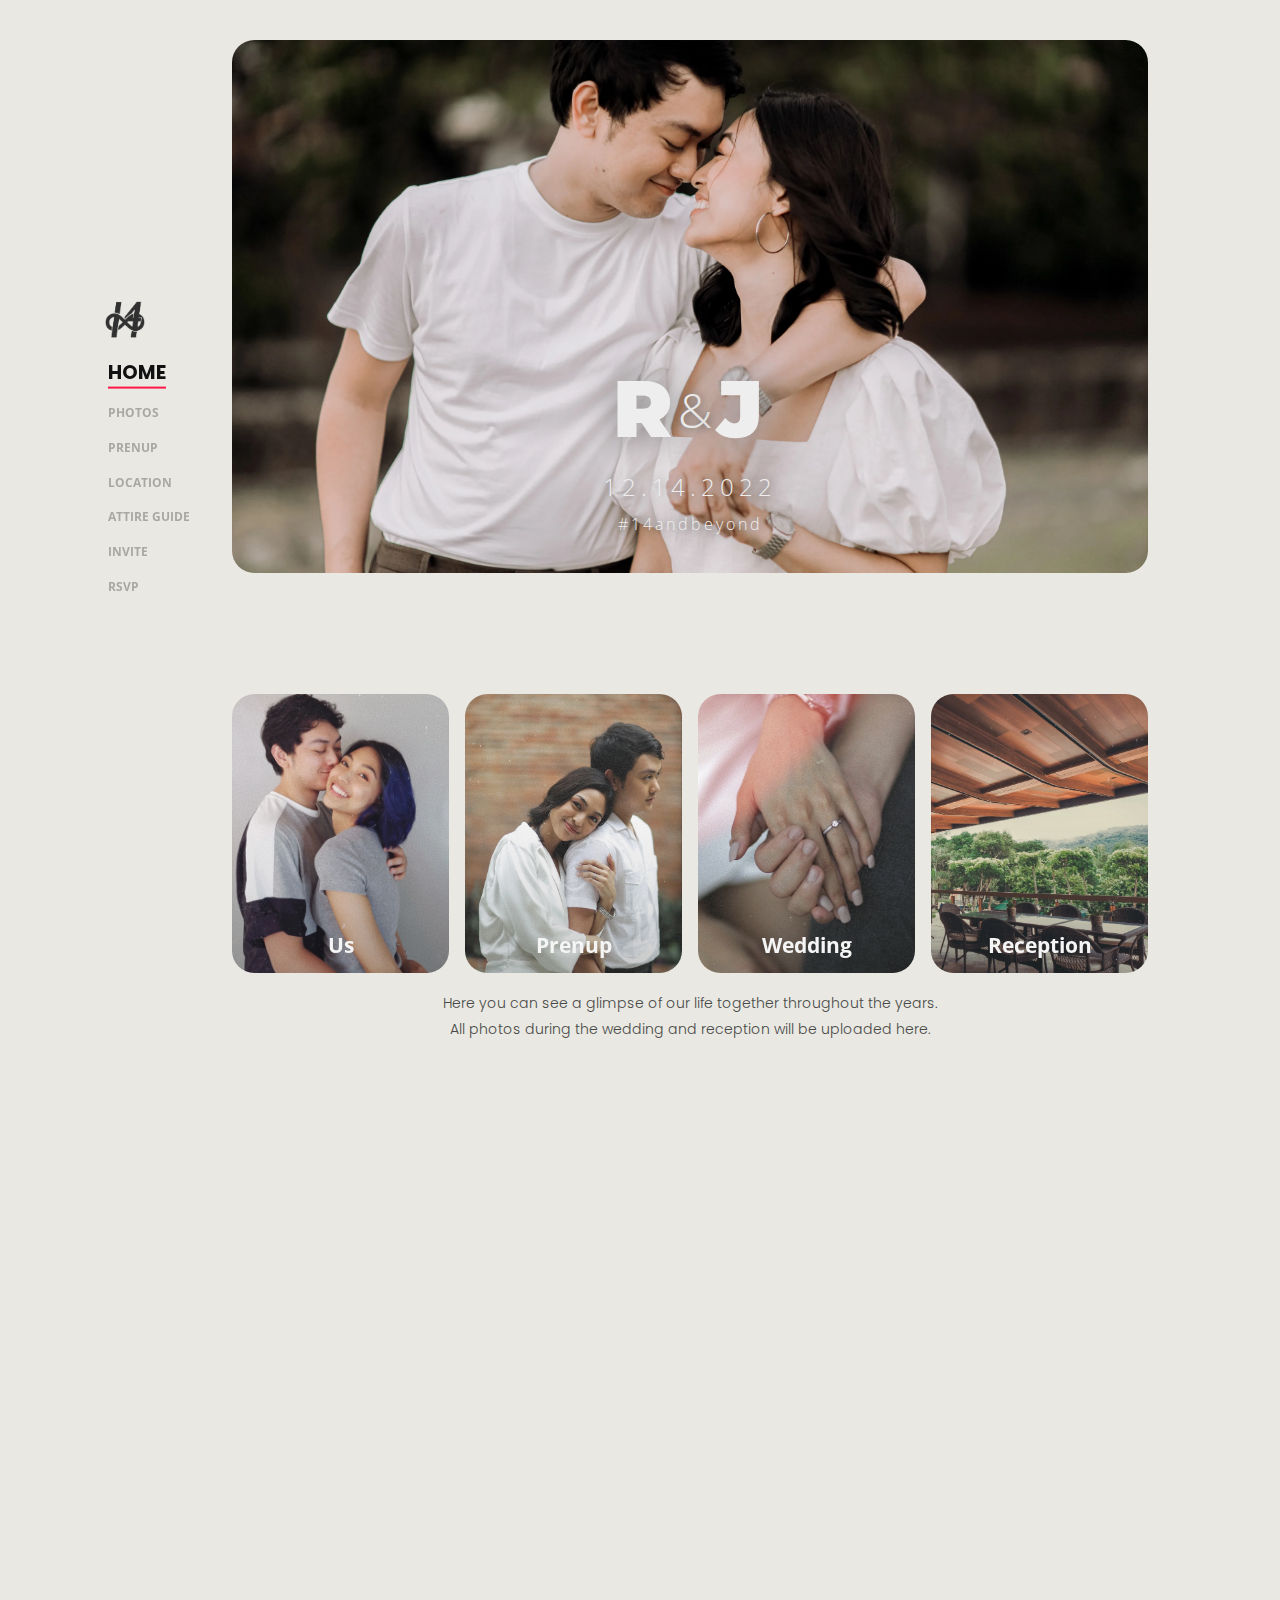
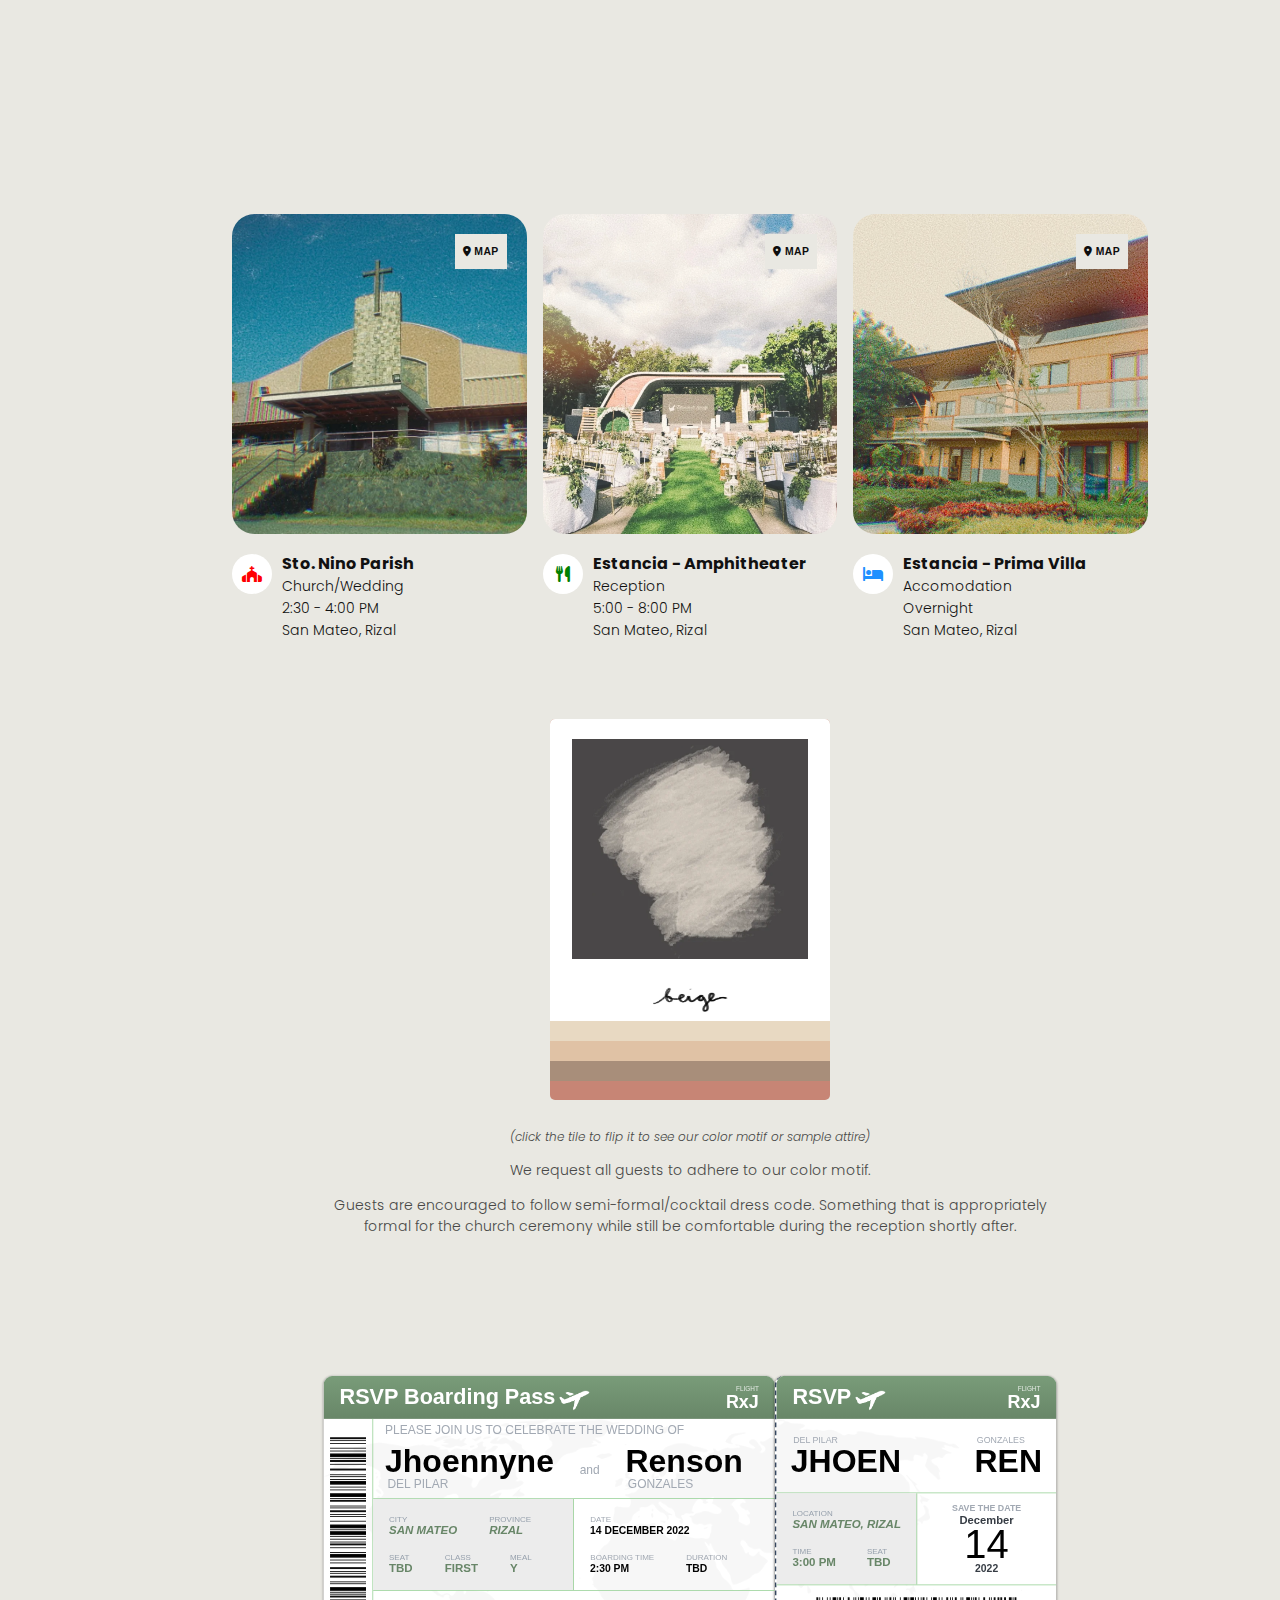
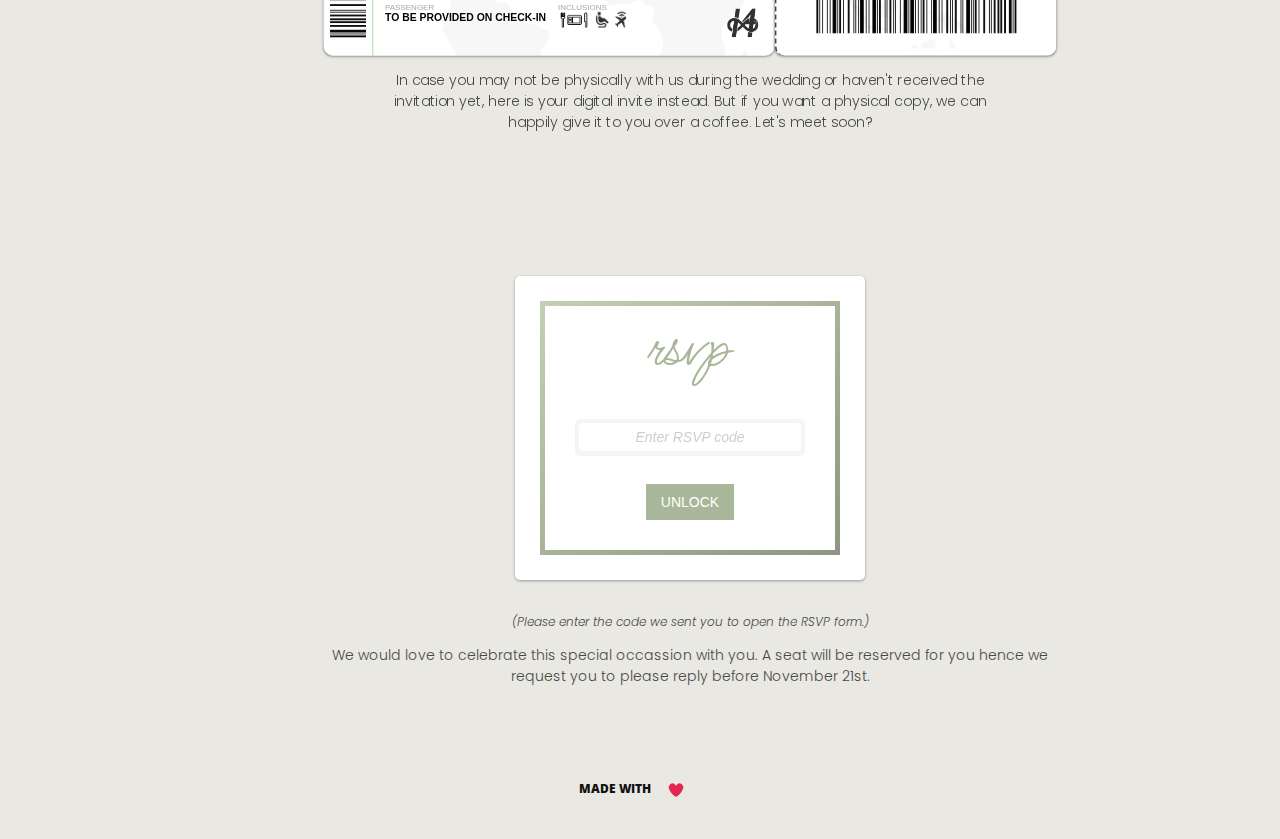
==== commit 98df834c: "Update index.html" ====
--- a/index.html
+++ b/index.html
@@ -3,6 +3,8 @@
 
 <head>
     <meta name="viewport" content="width=device-width, initial-scale=1">
+    <meta property="og:description" content="Renson x Jhoennyne Wedding Invitation" />
+    <meta property="og:image" content="Images/coverphoto2.webp" />
     <title>RxJ | 14andforever</title>
     <link href="https://fonts.googleapis.com/css2?family=Ms+Madi&display=block" rel="stylesheet">
     <link href="https://fonts.googleapis.com/css2?family=Encode+Sans:wght@500&family=Open+Sans:wght@300;700;800&display=block" rel="stylesheet">
@@ -145,7 +147,7 @@
                                 <div class="info">
                                     <div class="main">Sto. Nino Parish</div>
                                     <div class="sub">Church/Wedding</div>
-                                    <div class="sub">2:00 - 3:00 PM</div>
+                                    <div class="sub">2:30 - 4:00 PM</div>
                                     <div class="sub">San Mateo, Rizal</div>
                                 </div>
                             </div>
@@ -168,7 +170,7 @@
                                 <div class="info">
                                     <div class="main">Estancia - Amphitheater</div>
                                     <div class="sub">Reception</div>
-                                    <div class="sub">3:00 - 7:00 PM</div>
+                                    <div class="sub">5:00 - 8:00 PM</div>
                                     <div class="sub">San Mateo, Rizal</div>
                                 </div>
                             </div>
@@ -313,7 +315,7 @@
                                             </div>
                                             <div class="box">
                                                 <small>Boarding Time</small>
-                                                <strong>3:00 PM</strong>
+                                                <strong>2:30 PM</strong>
                                             </div>
                                             <div class="box">
                                                 <small>Duration</small>
--- a/css/swatches.css
+++ b/css/swatches.css
@@ -87,7 +87,7 @@
  }
 
  .color-palette .color-3 {
-     background-color: #e8d9c2;
+     background-color: #c78575;
      height: auto;
      width: 280px;
  }
@@ -116,18 +116,19 @@
 
  .color-palette .color-3 > div:nth-of-type(3) {
      padding: 10px 0;
+     background-color: #e8d9c2;
+ }
+
+ .color-palette .color-3 > div:nth-of-type(4) {
+     padding: 10px 0;
      background-color: #e0c2a5;
- }
-
- .color-palette .color-3 > div:nth-of-type(4) {
-     padding: 10px 0;
-     background-color: #d0b796;
  }
 
  .color-palette .color-3 > div:nth-of-type(5) {
      margin: 0 0 10px;
      padding: 10px 0;
      background-color: #a88e7a;
+     ;
  }
 
  .color-palette .color-3 > div {
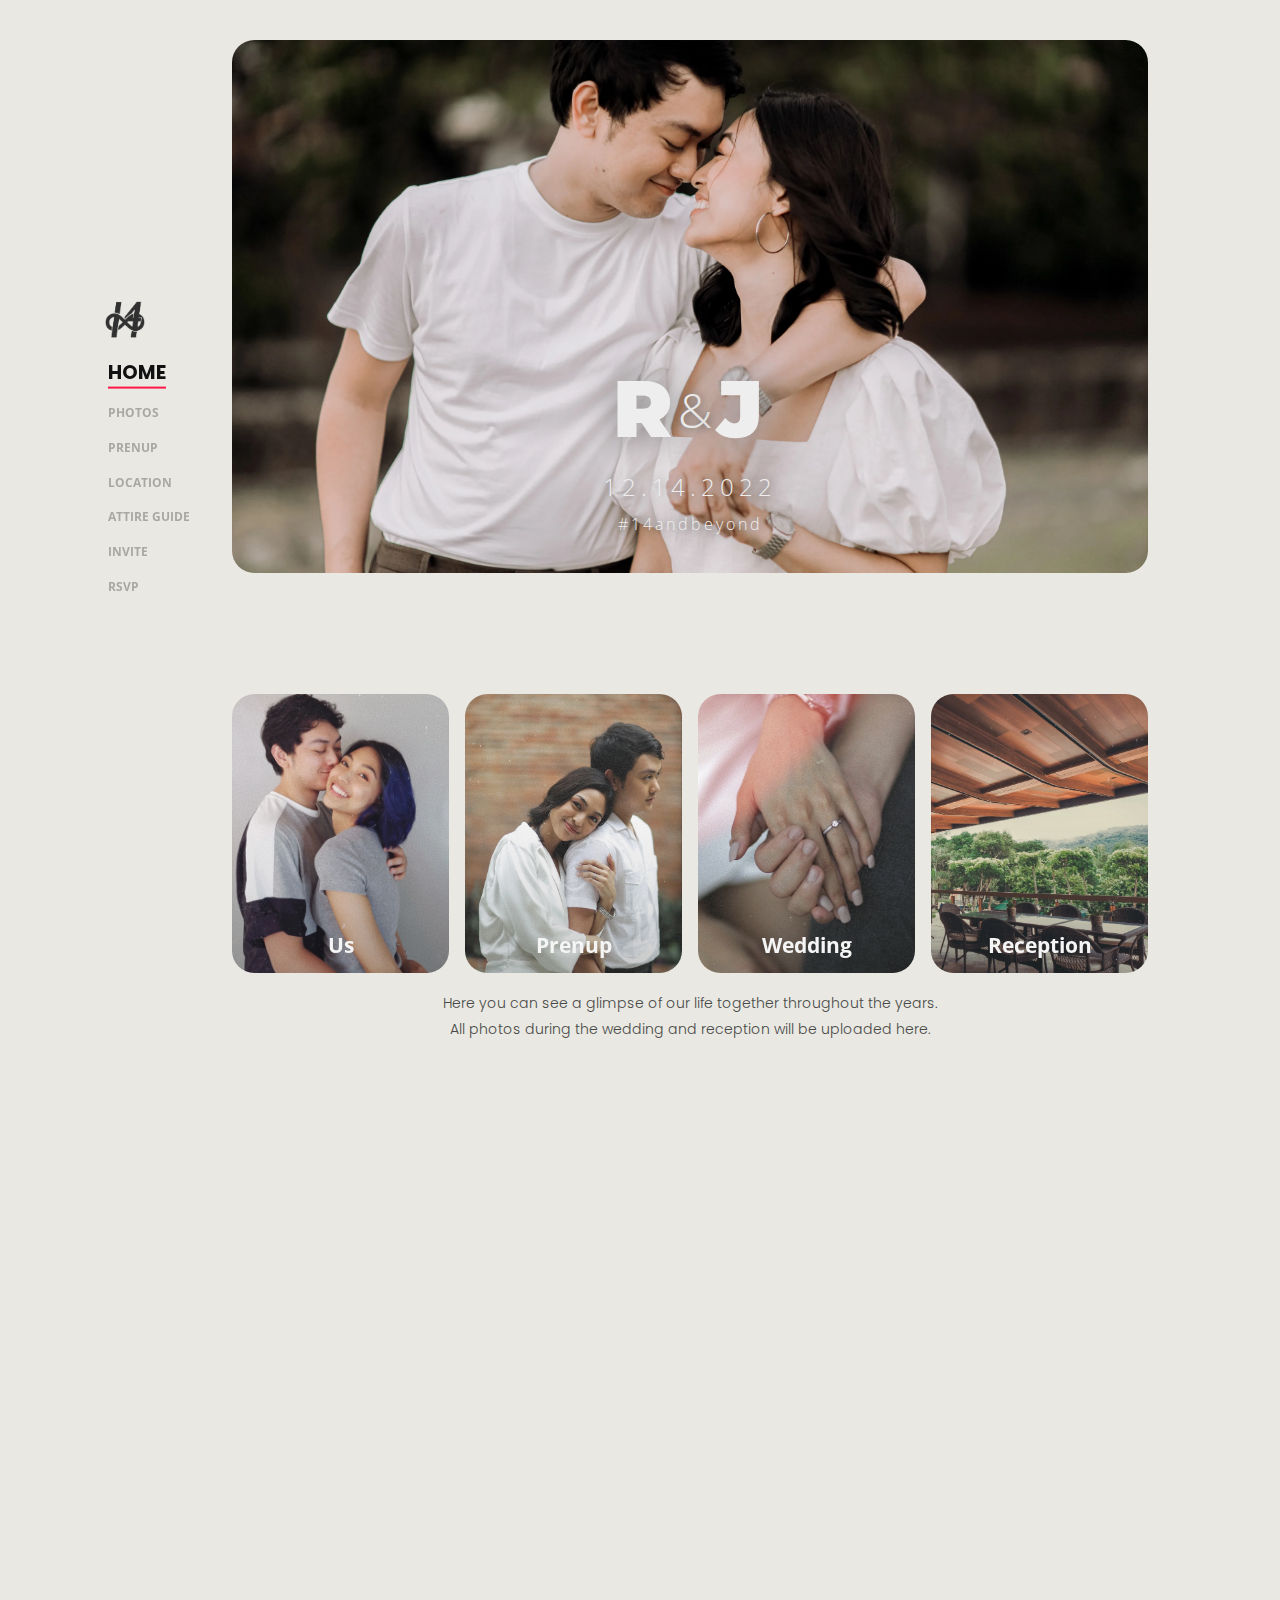
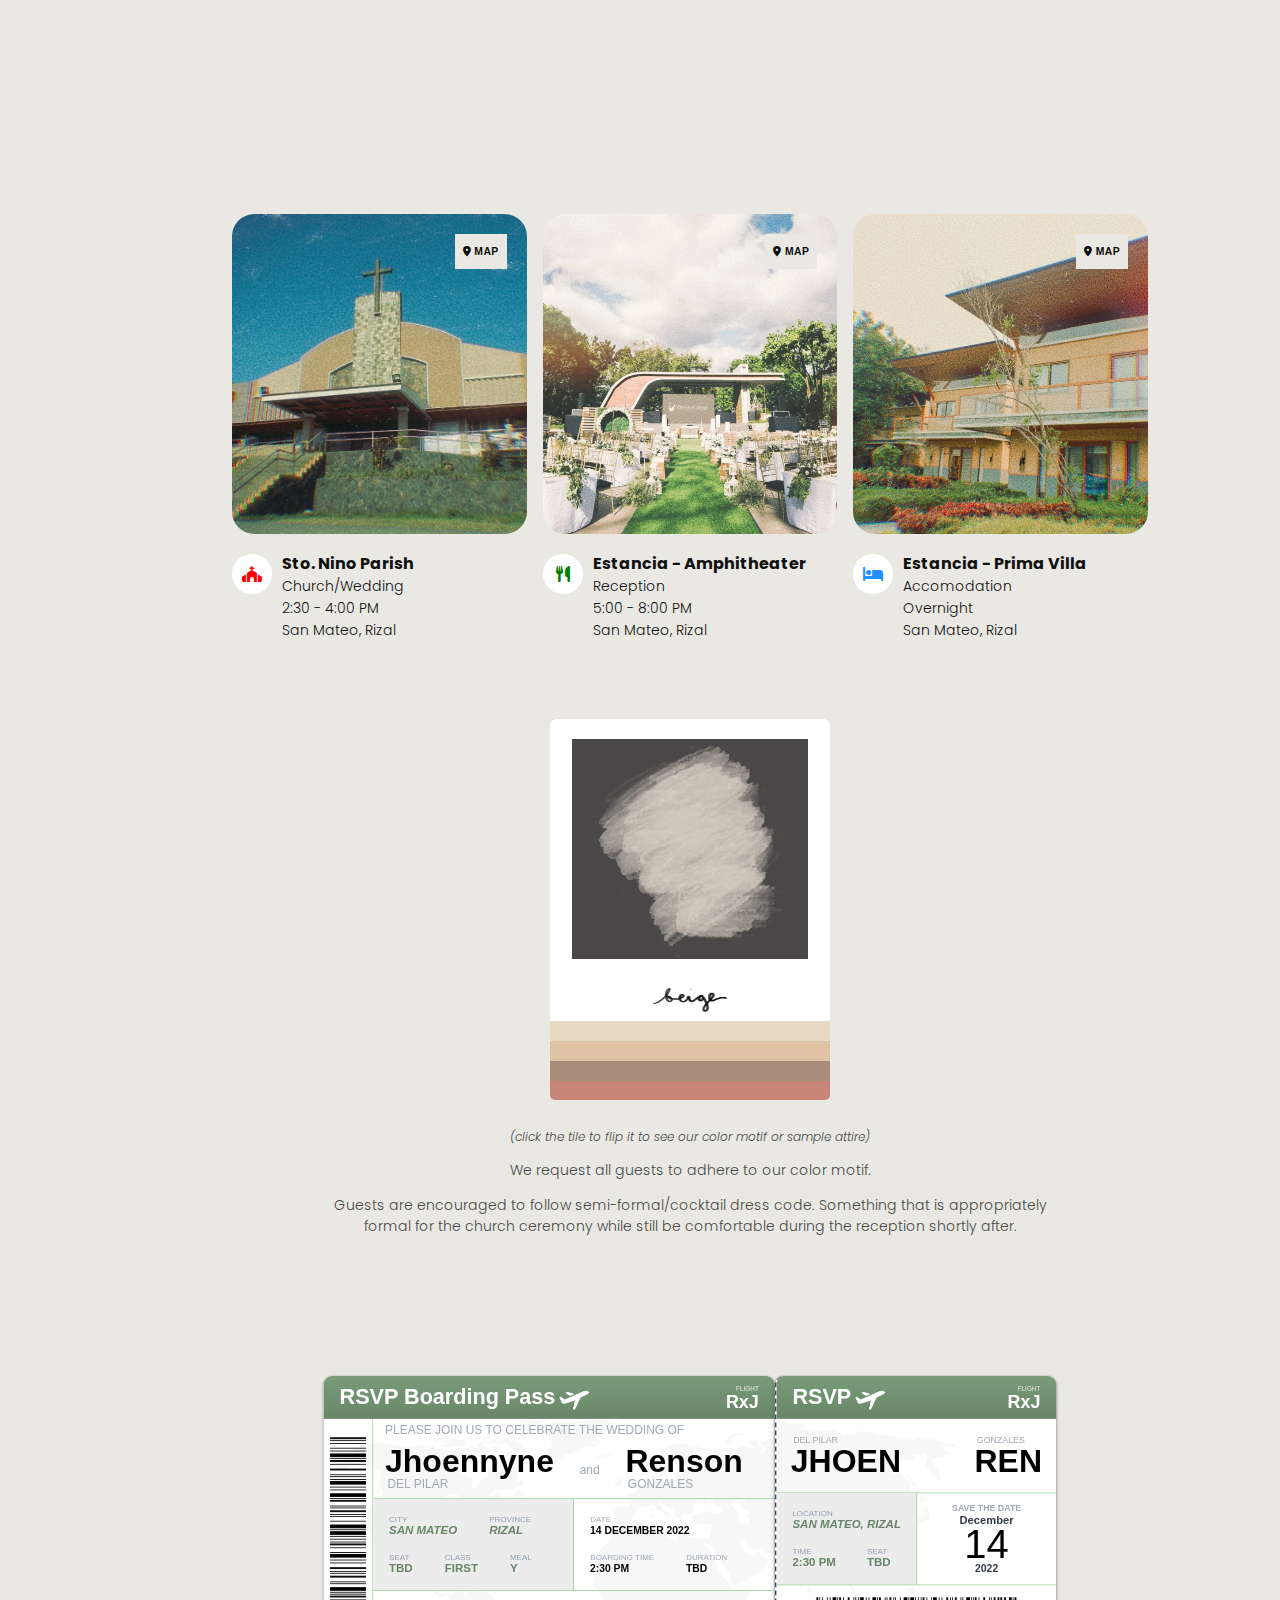
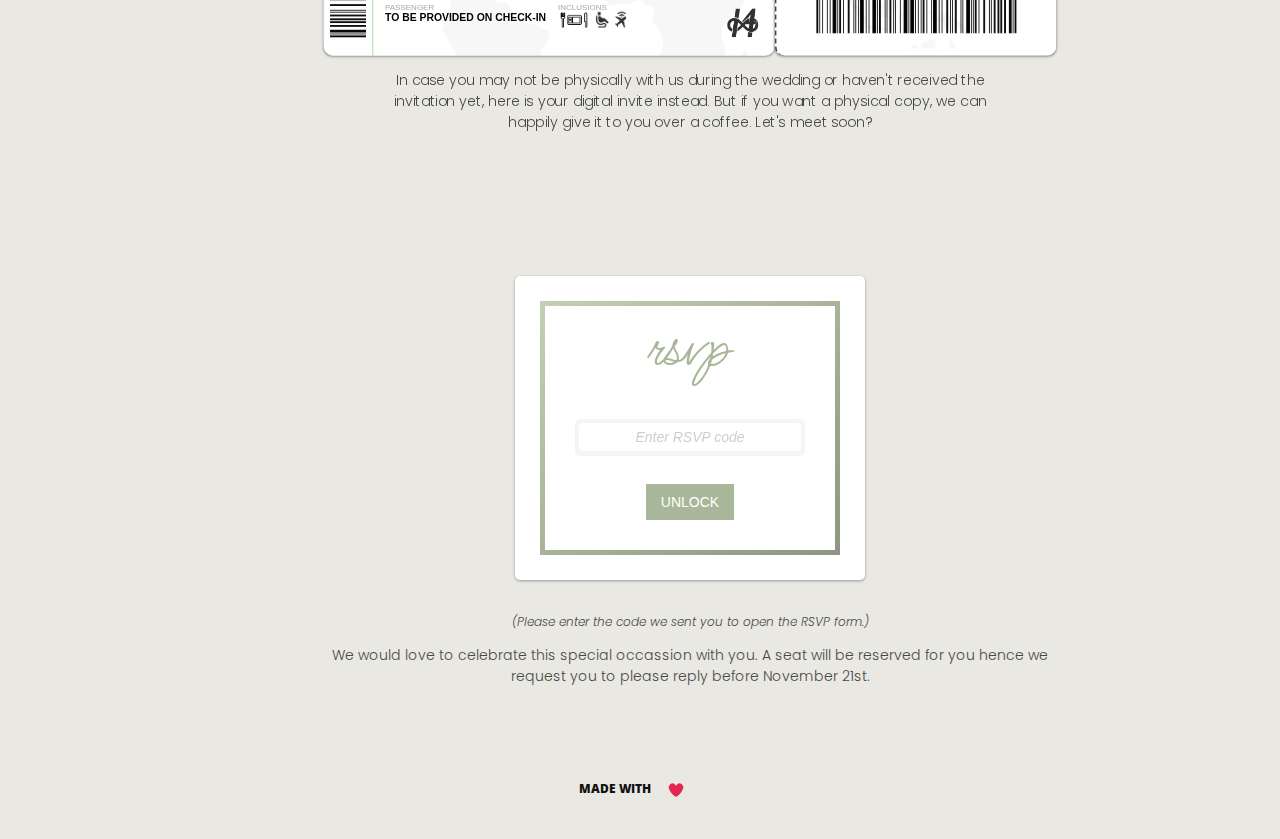
==== commit 56fbb84c: "Update index.html" ====
--- a/index.html
+++ b/index.html
@@ -378,7 +378,7 @@
                                         </div>
                                         <div class="box" style="width: 33.3%; padding: 10px 15px 10px 20px;">
                                             <small>Time</small>
-                                            <strong>3:00 PM</strong>
+                                            <strong>2:30 PM</strong>
                                         </div>
                                         <div class="box" style="width: 33.3%; padding: 10px 0px 10px 20px;">
                                             <small>Seat</small>
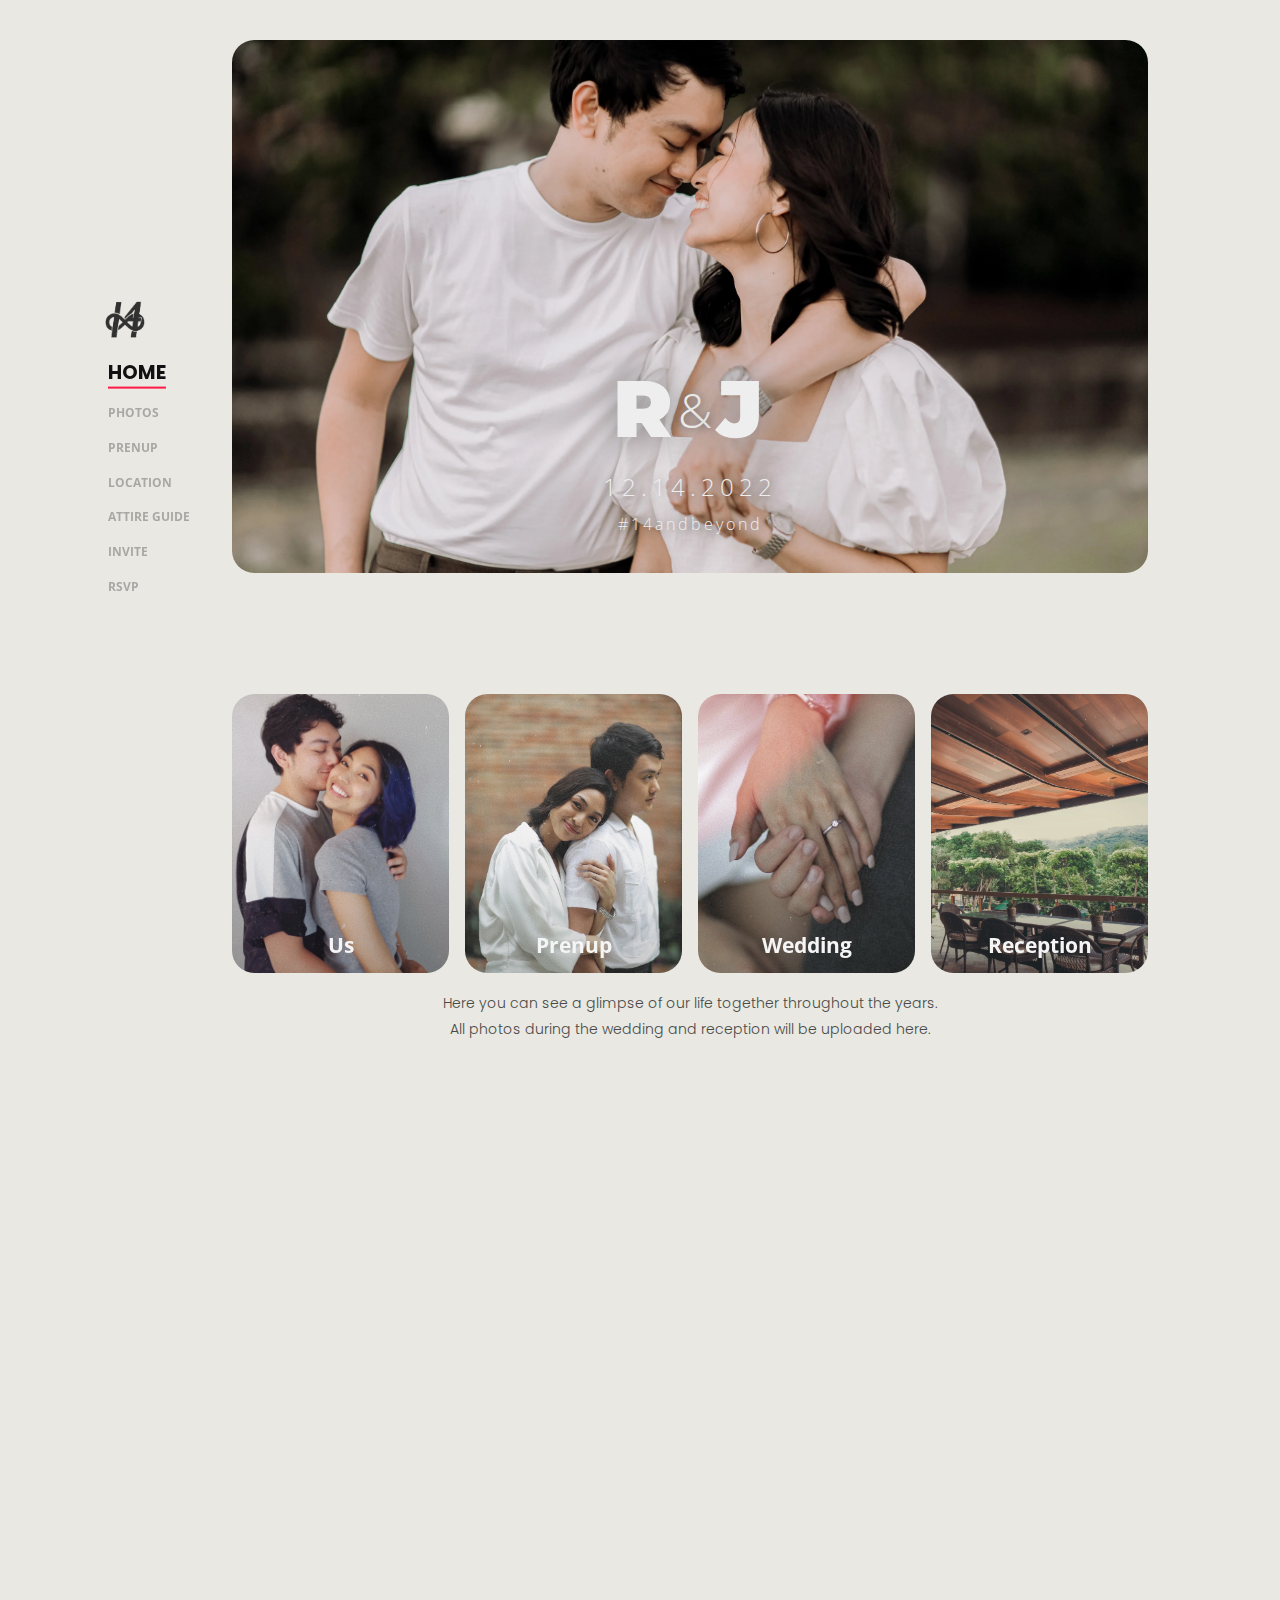
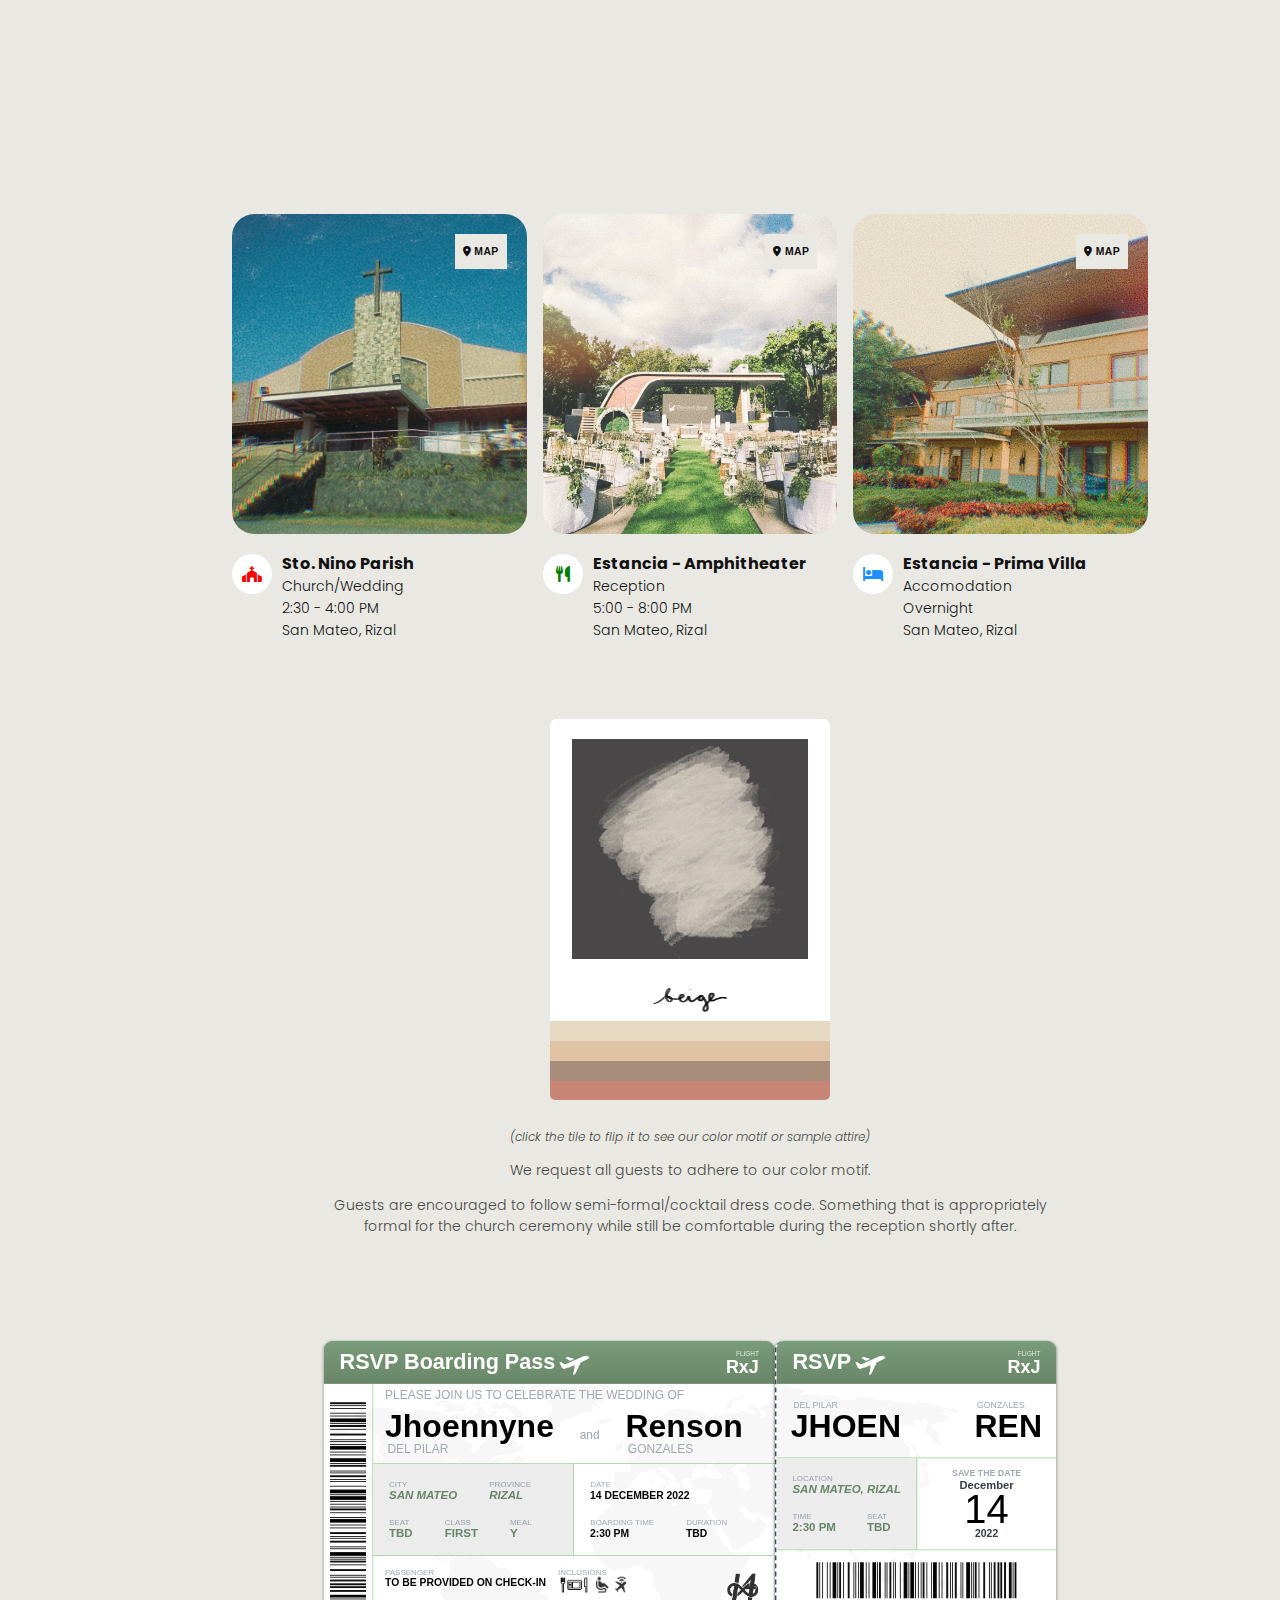
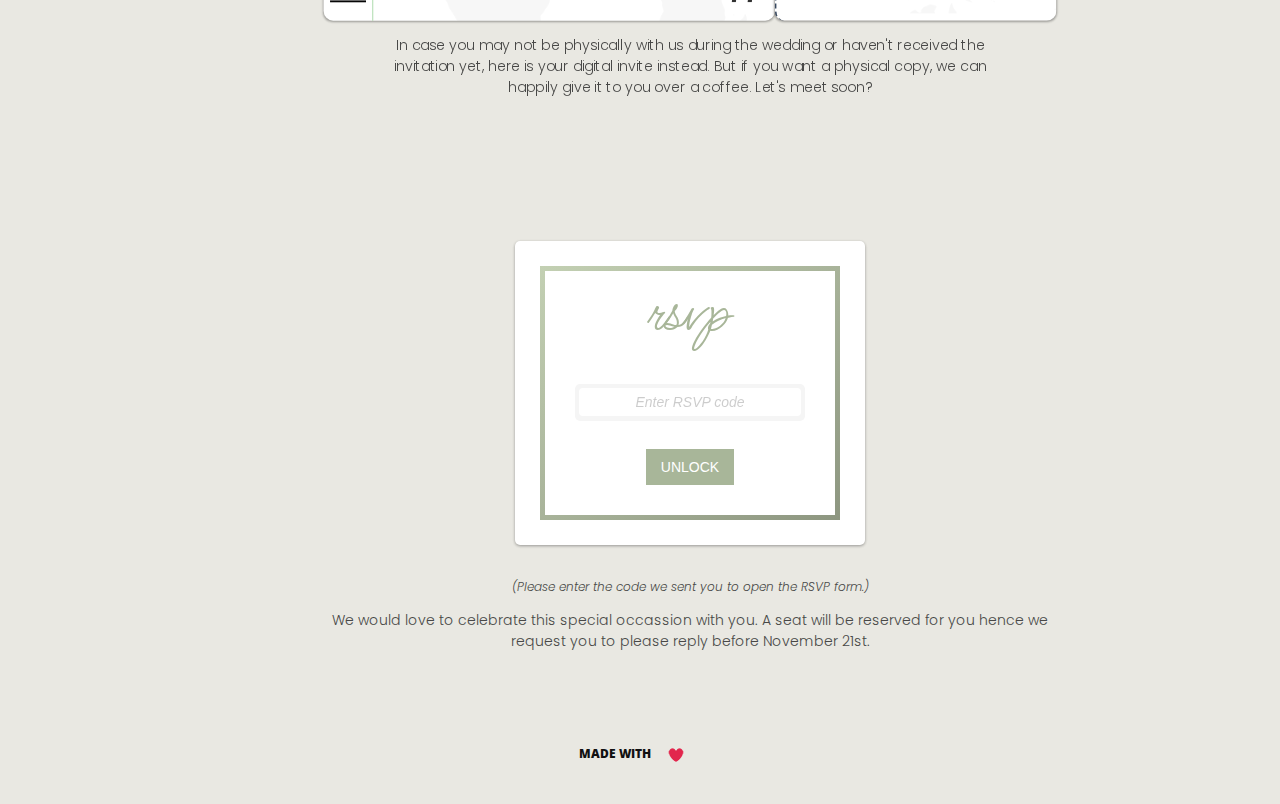
==== commit 1fc58104: "Update index.html" ====
--- a/index.html
+++ b/index.html
@@ -249,7 +249,7 @@
                 <div class="mobile-header">
                     Invite
                 </div>
-                <div class="section6" style="transform: scale(0.8)">
+                <div class="section6" style="transform: scale(0.8); margin-top: -35px;">
                     <div class="bpasscon">
                         <div class="boarding-pass etkleft">
                             <header>
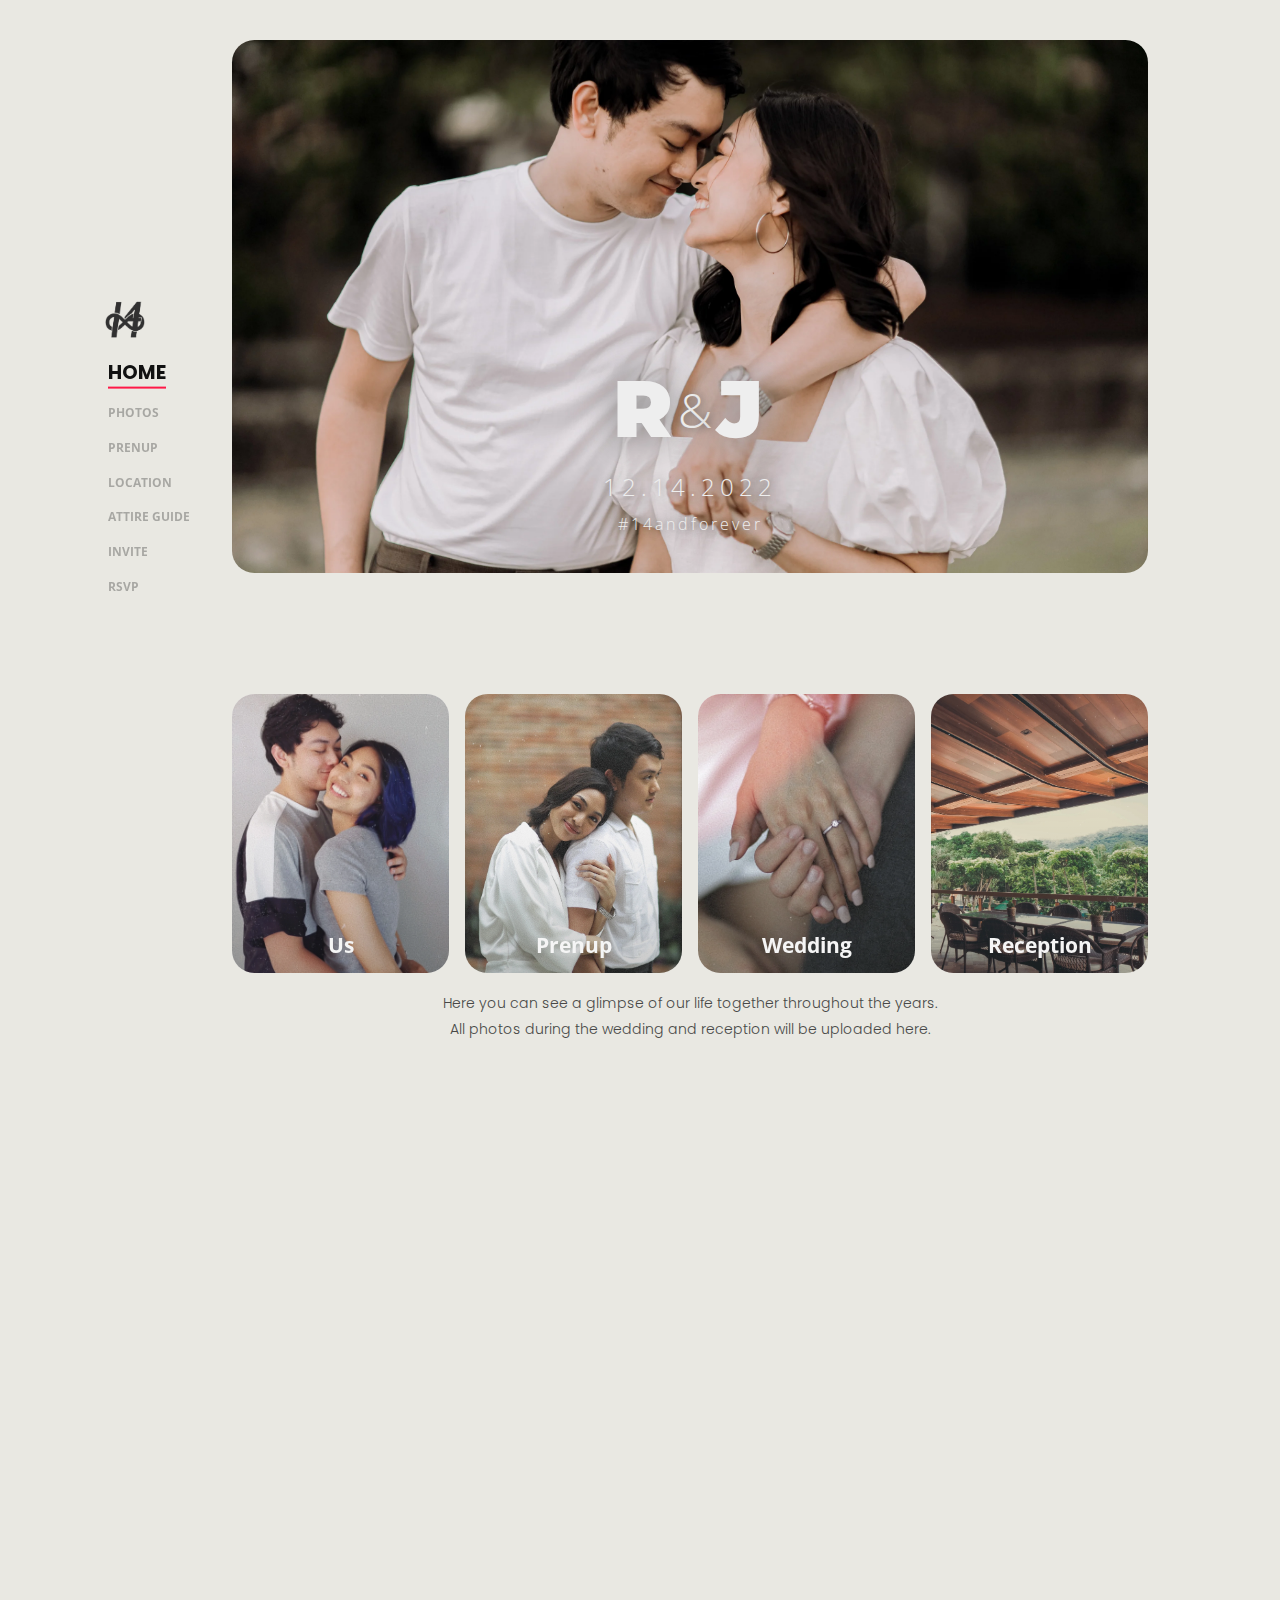
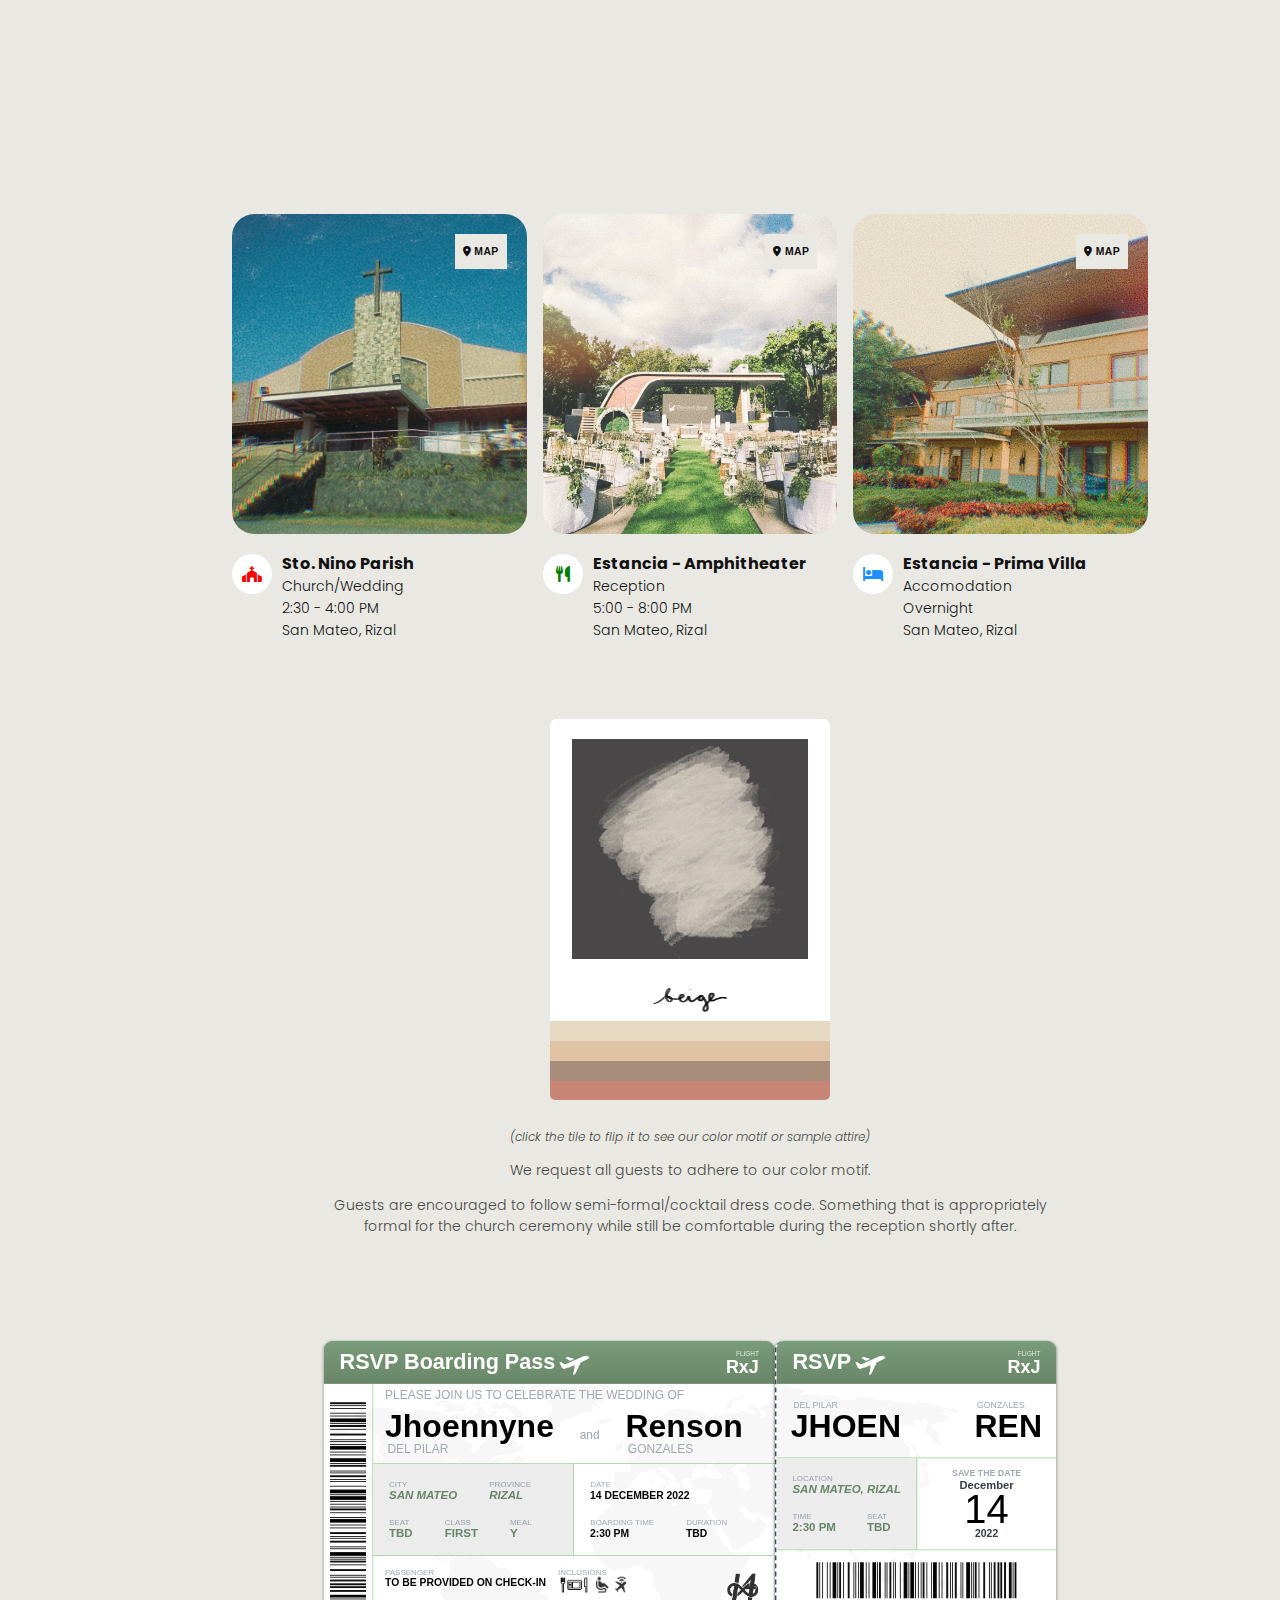
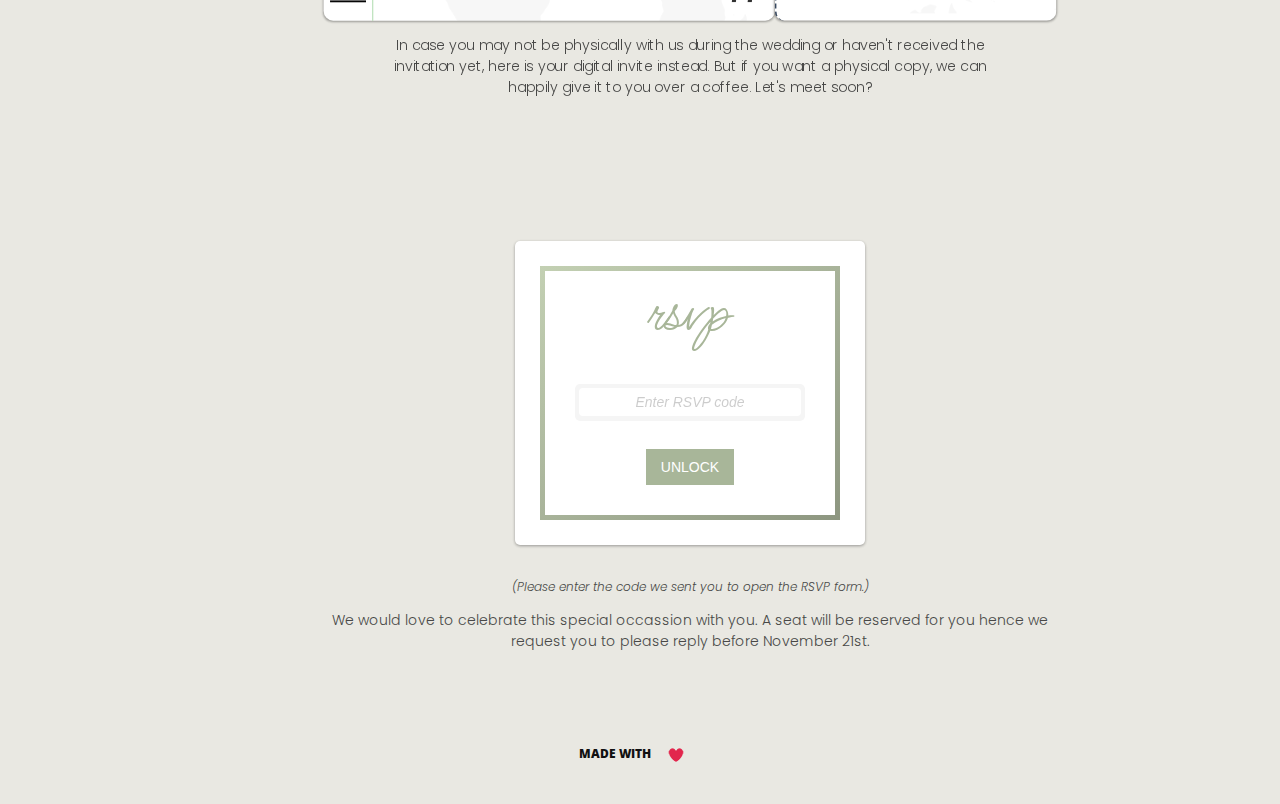
==== commit 5039ae96: "Update index.html" ====
--- a/index.html
+++ b/index.html
@@ -70,7 +70,7 @@
                             <p class="xinitials">J</p>
                         </div>
                         <p class="date">12.14.2022</p>
-                        <p class="hash">#14andbeyond</p>
+                        <p class="hash">#14andforever</p>
                     </div>
                 </section>
             </header>
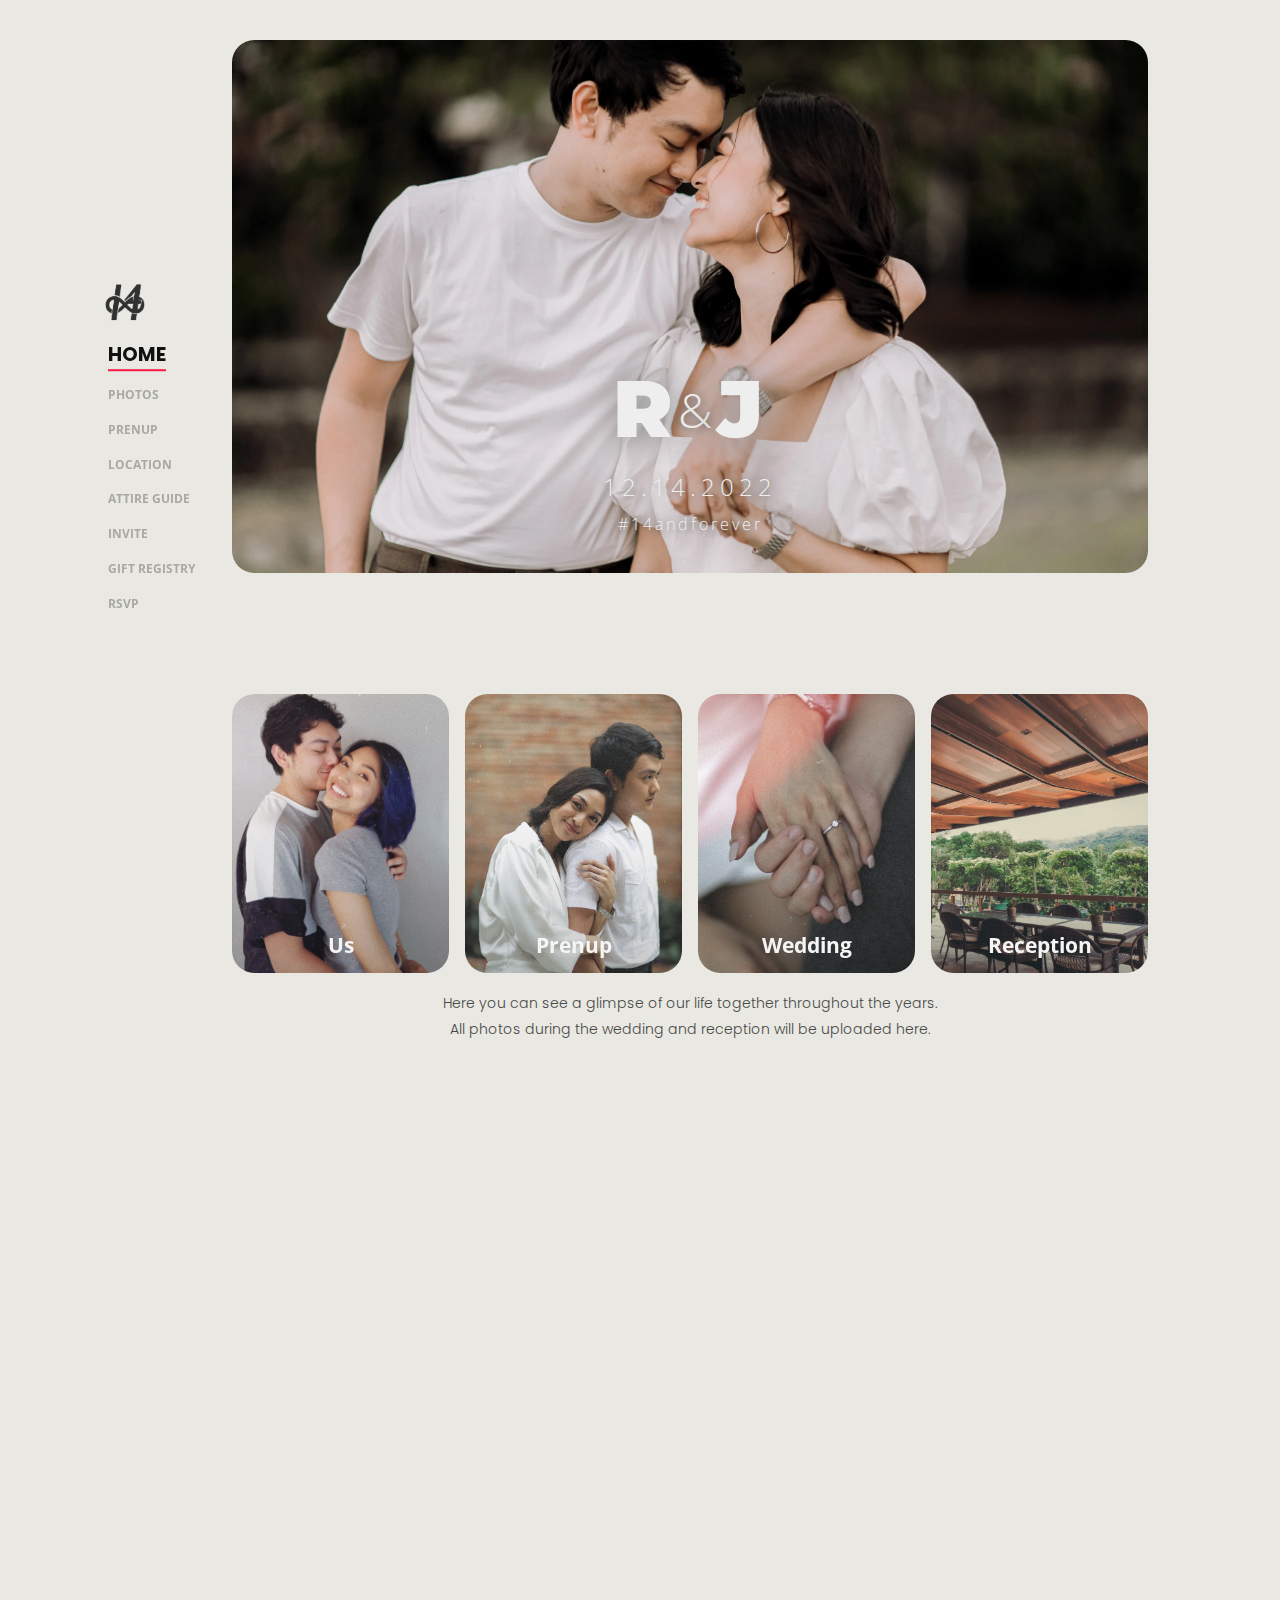
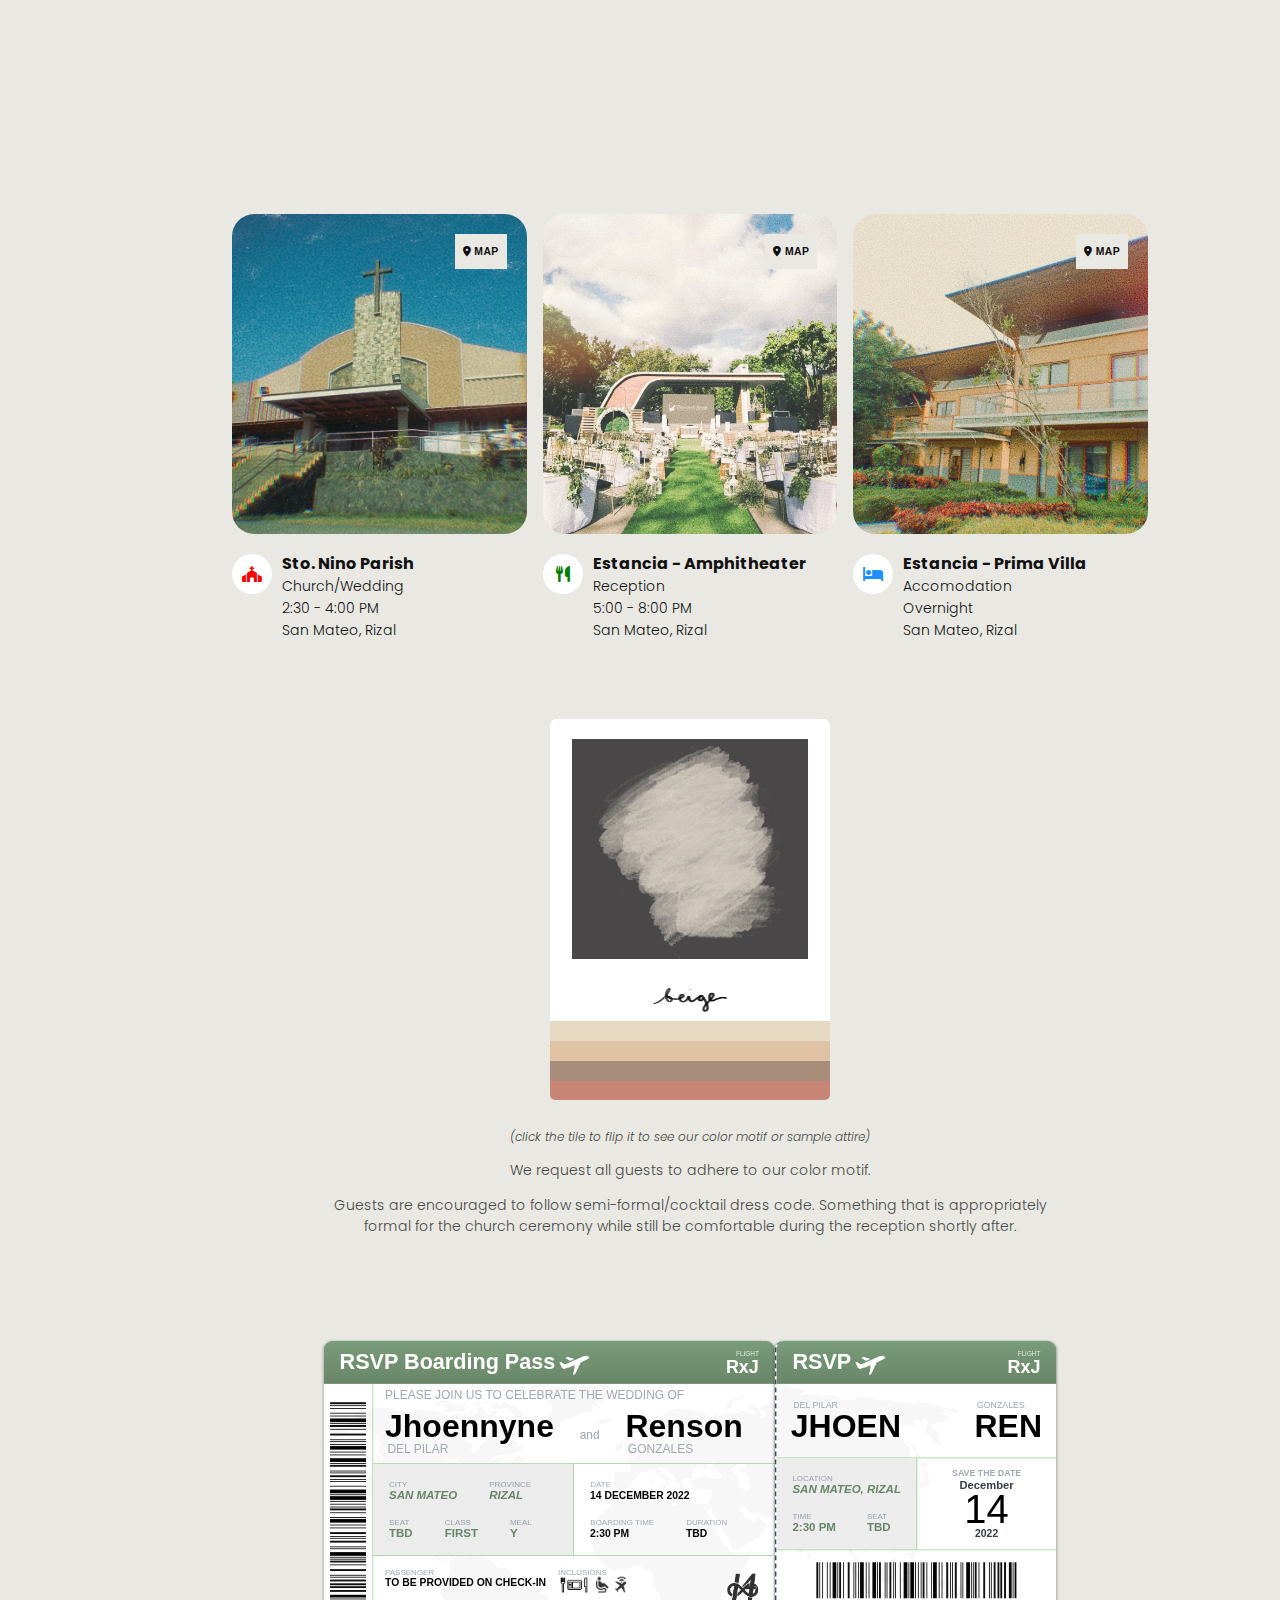
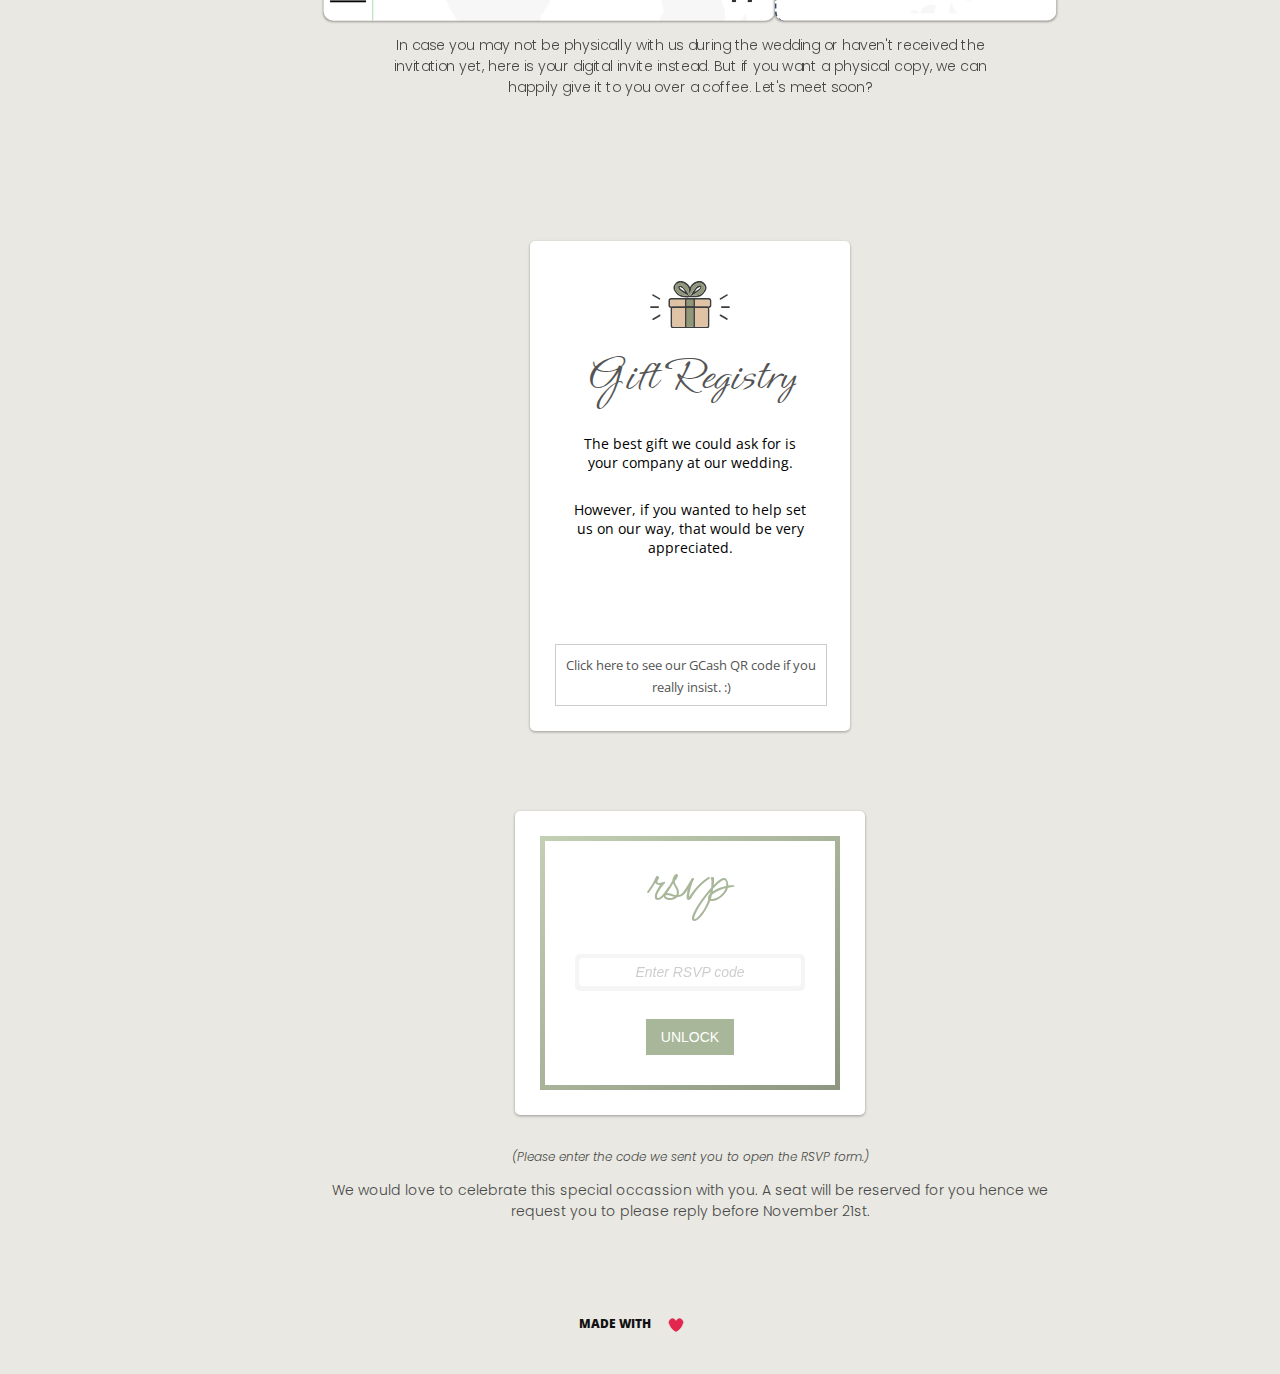
==== commit 13d7e780: "Update index.html" ====
--- a/index.html
+++ b/index.html
@@ -10,6 +10,7 @@
     <link href="https://fonts.googleapis.com/css2?family=Encode+Sans:wght@500&family=Open+Sans:wght@300;700;800&display=block" rel="stylesheet">
     <link rel="stylesheet" type="text/css" href="https://fonts.googleapis.com/css2?family=Montserrat:wght@300;900&display=block" />
     <link href="https://fonts.googleapis.com/css?family=Poppins:300,300i,500,500i,700" rel="stylesheet">
+    <link href="https://fonts.googleapis.com/css2?family=Ephesis&display=swap" rel="stylesheet">
     <link rel="stylesheet" type="text/css" href="css/cardhover.css">
     <script src="https://cdnjs.cloudflare.com/ajax/libs/jquery/3.3.1/jquery.min.js"></script>
     <script src="https://ajax.googleapis.com/ajax/libs/jquery/1.8.2/jquery.min.js"></script>
@@ -21,6 +22,7 @@
     <link rel="stylesheet" type="text/css" href="css/topbar.css">
     <link rel="stylesheet" type="text/css" href="css/boardingpass2.css">
     <link rel="stylesheet" type="text/css" href="css/rsvp.css">
+    <link rel="stylesheet" type="text/css" href="css/gift.css">
 </head>
 
 <body>
@@ -39,7 +41,8 @@
                     <li><a href="#section-4">Location</a></li>
                     <li><a href="#section-5">Attire Guide</a></li>
                     <li><a href="#section-6">Invite</a></li>
-                    <li><a href="#section-7">RSVP</a></li>
+                    <li><a href="#section-7">Gift Registry</a></li>
+                    <li><a href="#section-8">RSVP</a></li>
                 </ul>
             </div>
         </nav>
@@ -54,7 +57,10 @@
                         <div class="long">Attire Guide</div>
                     </a></li>
                 <li><a href="#section-6">Invite</a></li>
-                <li><a href="#section-7">RSVP</a></li>
+                <li><a href="#section-7">
+                        <div class="long">Gift Registry</div>
+                    </a></li>
+                <li><a href="#section-8">RSVP</a></li>
             </ul>
         </nav>
         <main class="gridbody">
@@ -410,7 +416,116 @@
                     </div>
                 </div>
             </section>
-            <section id="section-7" class="content-section lastSection">
+            <section id="section-7" class="content-section">
+                <div class="mobile-header">
+                    Gift Registry
+                </div>
+                <div class="giftclass" id="giftcard">
+                    <div class="screenbox">
+                        <div class="screen">
+                            <div class="splash">
+                                <svg version="1.1" id="gift" xmlns="http://www.w3.org/2000/svg" xmlns:xlink="http://www.w3.org/1999/xlink" x="0px" y="0px" viewBox="0 0 48.4 28.8" style="enable-background:new 0 0 48.4 28.8;" xml:space="preserve">
+                                    <g>
+                                        <g>
+                                            <g>
+                                                <path class="st0" d="M26.1,9.9c-1,0-1.7-0.1-1.9-0.1c-0.6,0.1-5.4,0.6-7.6-1.5c-1.6-1.5-2.4-2.9-2.4-4.2c0-1,0.5-2,1.4-2.9
+                             c1.5-1.4,4-2.3,7.5,0.9c0.5,0.4,0.8,1,1.1,1.7c0.3-0.7,0.7-1.2,1.1-1.7c3.5-3.2,6-2.3,7.5-0.9c0.9,0.9,1.4,1.8,1.4,2.9
+                             c0,1.3-0.8,2.7-2.4,4.2C30.4,9.7,27.9,9.9,26.1,9.9z M18.6,1c-0.8,0-1.6,0.3-2.4,1c-0.7,0.7-1.1,1.4-1.1,2.1c0,1,0.7,2.2,2,3.5
+                             c1.6,1.5,4.9,1.4,6.3,1.3l-1-0.5C22.4,8.4,19.5,7,18,5.6C17.3,5,17,4.4,17,3.8c0-0.5,0.2-0.8,0.3-0.9l0,0c0,0,1.1-0.9,2.8,0.7
+                             c1.5,1.4,3,4.1,3,4.2l0.6,1.1c0.2,0,0.3,0,0.3,0l-0.4-2.9c-0.2-1.4-0.6-2.4-1.3-3C21,1.6,19.8,1,18.6,1z M24.9,8.9
+                             c1.4,0.1,4.7,0.2,6.3-1.3c1.4-1.3,2-2.4,2-3.5c0-0.8-0.4-1.4-1.1-2.1c-1.7-1.6-3.7-1.3-6.1,0.9c-0.7,0.6-1.1,1.6-1.3,3l-0.4,2.9
+                             c0,0,0.1,0,0.3,0l0.6-1.1c0.1-0.1,1.6-2.8,3-4.2l0,0c1.7-1.6,2.8-0.7,2.8-0.7c0.1,0.1,0.4,0.4,0.3,0.9c0,0.6-0.4,1.2-1.1,1.8
+                             C28.9,7,26,8.4,25.9,8.4L24.9,8.9z M28.9,4.3c-0.7,0.6-1.4,1.6-1.9,2.4c0.9-0.5,2-1.2,2.7-1.8c0.7-0.7,0.8-1.1,0.7-1.3
+                             C30.2,3.5,29.7,3.6,28.9,4.3L28.9,4.3z M18,3.6c-0.1,0.2,0,0.6,0.7,1.3c0.7,0.6,1.8,1.3,2.7,1.8c-0.5-0.8-1.2-1.8-1.9-2.4
+                             C18.7,3.6,18.2,3.5,18,3.6z" />
+                                            </g>
+                                        </g>
+                                        <g>
+                                            <path class="st1" d="M22.4,2.9C21,1.6,19.8,1,18.6,1c-0.8,0-1.6,0.3-2.4,1c-0.7,0.7-1.1,1.4-1.1,2.1c0,1,0.7,2.2,2,3.5
+                           c1.6,1.5,4.9,1.4,6.3,1.3l-1-0.5C22.4,8.4,19.5,7,18,5.6C17.3,5,17,4.4,17,3.8c0-0.5,0.2-0.8,0.3-0.9l0,0c0,0,1.1-0.9,2.8,0.7
+                           c1.5,1.4,3,4.1,3,4.2l0.6,1.1c0.2,0,0.3,0,0.3,0l-0.4-2.9C23.5,4.5,23.1,3.5,22.4,2.9z" />
+                                            <path class="st1" d="M31.1,7.6c1.4-1.3,2-2.4,2-3.5c0-0.8-0.4-1.4-1.1-2.1c-1.7-1.6-3.7-1.3-6.1,0.9c-0.7,0.6-1.1,1.6-1.3,3
+                           l-0.4,2.9c0,0,0.1,0,0.3,0l0.6-1.1c0.1-0.1,1.6-2.8,3-4.2c1.7-1.6,2.8-0.7,2.8-0.7c0.1,0.1,0.4,0.4,0.3,0.9c0,0.6-0.4,1.2-1.1,1.8
+                           C28.9,7,26,8.4,25.9,8.4l-1,0.5C26.3,9,29.6,9.1,31.1,7.6z" />
+                                        </g>
+                                        <g>
+                                            <path class="st0" d="M34.4,28.8H14c-0.8,0-1.5-0.7-1.5-1.5V16.8c0-0.8,0.7-1.5,1.5-1.5h20.4c0.8,0,1.5,0.7,1.5,1.5v10.4
+                           C35.9,28.1,35.2,28.8,34.4,28.8z M14,16.3c-0.3,0-0.5,0.2-0.5,0.5v10.4c0,0.3,0.2,0.5,0.5,0.5h20.4c0.3,0,0.5-0.2,0.5-0.5V16.8
+                           c0-0.3-0.2-0.5-0.5-0.5H14z" />
+                                        </g>
+                                        <path class="st2" d="M34.4,16.3H14c-0.3,0-0.5,0.2-0.5,0.5v10.4c0,0.3,0.2,0.5,0.5,0.5h20.4c0.3,0,0.5-0.2,0.5-0.5V16.8
+                         C34.9,16.5,34.7,16.3,34.4,16.3z" />
+                                        <g>
+                                            <path class="st0" d="M35.6,16.3H12.7c-0.8,0-1.5-0.7-1.5-1.5v-3c0-0.8,0.7-1.5,1.5-1.5h22.9c0.8,0,1.5,0.7,1.5,1.5v3
+                           C37.1,15.6,36.5,16.3,35.6,16.3z M12.7,11.3c-0.3,0-0.5,0.2-0.5,0.5v3c0,0.3,0.2,0.5,0.5,0.5h22.9c0.3,0,0.5-0.2,0.5-0.5v-3
+                           c0-0.3-0.2-0.5-0.5-0.5H12.7z" />
+                                        </g>
+                                        <path class="st2" d="M35.6,11.3H12.7c-0.3,0-0.5,0.2-0.5,0.5v3c0,0.3,0.2,0.5,0.5,0.5h22.9c0.3,0,0.5-0.2,0.5-0.5v-3
+                         C36.1,11.6,35.9,11.3,35.6,11.3z" />
+                                        <g>
+                                            <path class="st0" d="M27.2,16.3h-6v-6h6V16.3z M22.2,15.3h4v-4h-4V15.3z" />
+                                        </g>
+                                        <rect x="22.2" y="11.3" class="st3" width="4" height="4" />
+                                        <g>
+                                            <path class="st0" d="M27.2,28.8h-6V15.3h6V28.8z M22.2,27.8h4V16.3h-4V27.8z" />
+                                        </g>
+                                        <rect x="22.2" y="16.3" class="st3" width="4" height="11.4" />
+                                        <g>
+                                            <g>
+                                                <path class="st0" d="M47.9,16.3h-4.5c-0.3,0-0.5-0.2-0.5-0.5c0-0.3,0.2-0.5,0.5-0.5h4.5c0.3,0,0.5,0.2,0.5,0.5
+                             C48.4,16.1,48.1,16.3,47.9,16.3z" />
+                                            </g>
+                                            <g>
+                                                <path class="st0" d="M42.6,11.3c-0.2,0-0.3-0.1-0.4-0.2c-0.1-0.2-0.1-0.5,0.2-0.7l3.9-2.3c0.2-0.1,0.5-0.1,0.7,0.2
+                             C47.1,8.5,47,8.9,46.7,9l-3.9,2.3C42.7,11.3,42.7,11.3,42.6,11.3z" />
+                                            </g>
+                                            <g>
+                                                <path class="st0" d="M46.5,23.6c-0.1,0-0.2,0-0.2-0.1l-3.9-2.3c-0.2-0.1-0.3-0.4-0.2-0.7s0.4-0.3,0.7-0.2l3.9,2.3
+                             c0.2,0.1,0.3,0.4,0.2,0.7C46.8,23.5,46.7,23.6,46.5,23.6z" />
+                                            </g>
+                                        </g>
+                                        <g>
+                                            <g>
+                                                <path class="st0" d="M5,16.3H0.5c-0.3,0-0.5-0.2-0.5-0.5c0-0.3,0.2-0.5,0.5-0.5H5c0.3,0,0.5,0.2,0.5,0.5
+                             C5.5,16.1,5.3,16.3,5,16.3z" />
+                                            </g>
+                                            <g>
+                                                <path class="st0" d="M1.9,23.6c-0.2,0-0.3-0.1-0.4-0.2c-0.1-0.2-0.1-0.5,0.2-0.7l3.9-2.3c0.2-0.1,0.5-0.1,0.7,0.2
+                             c0.1,0.2,0.1,0.5-0.2,0.7l-3.9,2.3C2.1,23.6,2,23.6,1.9,23.6z" />
+                                            </g>
+                                            <g>
+                                                <path class="st0" d="M5.8,11.3c-0.1,0-0.2,0-0.2-0.1L1.6,9C1.4,8.9,1.3,8.5,1.5,8.3C1.6,8.1,1.9,8,2.1,8.1L6,10.4
+                             c0.2,0.1,0.3,0.4,0.2,0.7C6.1,11.2,6,11.3,5.8,11.3z" />
+                                            </g>
+                                        </g>
+                                    </g>
+                                </svg>
+                                <h1>Gift Registry</h1>
+                                <p>The best gift we could ask for is your company at our wedding. </p>
+                                <p>However, if you wanted to help set us on our way, that would be very appreciated.</p>
+                            </div>
+                            <div class="menu">
+                                <div class="section" id="qrbox">
+                                    <div class="menu-item" id="menushow">
+                                        <span class="showqr">Click here to see our GCash QR code if you really insist. :)</span>
+
+                                    </div>
+                                    <div class="menu-item" id="menuhide">
+                                        <span class="hideqr">Click here to hide the QR code.</span>
+                                    </div>
+                                    <div class="info" id="qr-card">
+                                        <img width="130" height="130" src="Images/gcash.jpg" />
+                                        <p>(Use the GCash app to scan and send your gift.)</p>
+                                        <p>Alternatively, you can give your gifts personally thru our coordinator.</p>
+                                        <h2>Thank you!</h2>
+                                    </div>
+                                </div>
+                            </div>
+                        </div>
+                    </div>
+                </div>
+            </section>
+            <section id="section-8" class="content-section lastSection">
                 <div class="mobile-header">
                     RSVP
                 </div>
--- a/css/home.css
+++ b/css/home.css
@@ -343,7 +343,7 @@
     }
 }
 
-@media (max-width: 779px) {
+@media (max-width: 941px) {
     .topheader {
         margin-top: 100px;
     }
--- a/css/topbar.css
+++ b/css/topbar.css
@@ -162,7 +162,7 @@
     border-right: 3px solid rgba(0, 0, 0, .15);
 }
 
-@media(max-width:779px) {
+@media(max-width:941px) {
     .content-section .mobile-header {
         display: block;
     }
--- a/css/gift.css
+++ b/css/gift.css
@@ -0,0 +1,184 @@
+#giftcard h1,
+#giftcard h2,
+#giftcard h3 {
+    font-family: 'Arimo', sans-serif;
+    margin: 0;
+    font-weight: 400;
+}
+
+#giftcard h1 {
+    margin: auto;
+    color: #545454;
+    margin: 20px 0;
+    font: 400 3em/1.2 'Ephesis', cursive;
+}
+
+#giftcard h2 {
+    color: #545454;
+    font: 400 1.4em/1.2 'Ephesis', cursive;
+}
+
+#giftcard h3 {
+    font-size: 1em;
+    margin: 0.5em auto;
+}
+
+
+.giftclass {
+    height: 450px;
+    max-width: 280px;
+    width: 100%;
+    border-radius: 5px;
+    margin: auto;
+    box-shadow: 0 1px 3px rgb(0 0 0 / 12%), 0 1px 3px rgb(0 0 0 / 24%);
+    padding: 20px;
+    background-color: white;
+}
+
+#giftcard {
+    position: relative;
+}
+
+#giftcard .splash {
+    text-align: center;
+    padding: 15px;
+}
+
+#giftcard .splash p {
+    font-size: 14px;
+    margin: 2em 0;
+}
+
+#giftcard .screenbox {
+    /*background: linear-gradient(to bottom right, #C3d0b3, #8d9680);*/
+    padding: 5px;
+    max-height: 440px;
+    height: 100%;
+}
+
+#giftcard .screen {
+    width: 100%;
+    height: 100%;
+    background-color: white;
+}
+
+#giftcard .menu {
+    width: 100%;
+    background-color: #f4f5f5;
+}
+
+#giftcard .menu-item {
+    padding: 0.5em;
+    text-align: center;
+}
+
+#giftcard #menuhide {
+    display: none;
+}
+
+#giftcard #menuhide.show {
+    display: block;
+}
+
+#giftcard #menushow.hide {
+    display: none;
+}
+
+#giftcard #qrbox {
+    position: absolute;
+    max-width: 270px;
+    bottom: 25px;
+    width: 100%;
+    background-color: white;
+}
+
+#giftcard .menu-item span {
+    color: #545454;
+    font-size: 0.8em;
+    position: relative;
+}
+
+#giftcard .menu-item:hover {
+    cursor: pointer;
+}
+
+#giftcard .section {
+    border: 1px solid #ccc;
+}
+
+#giftcard .section:first-child {
+    border-top: 1px solid #ccc;
+}
+
+#giftcard .info {
+    display: none;
+    height: 240px;
+    text-align: center;
+    margin-top: 5px;
+}
+
+#giftcard .info p {
+    font-style: italic;
+    font-size: 10px;
+    margin-top: 10px;
+    ;
+}
+
+#giftcard .info span {
+    color: #545454;
+    font-size: 0.75em;
+}
+
+#giftcard .splash svg {
+    max-width: 80px;
+    display: block;
+    margin: auto;
+}
+
+#giftcard .splash svg .st0 {
+    fill: #3D3D3D;
+}
+
+#giftcard .splash svg .st1 {
+    fill-rule: evenodd;
+    clip-rule: evenodd;
+    fill: #8f9779;
+}
+
+#giftcard .splash svg .st2 {
+    fill: #e0c2a5;
+}
+
+#giftcard .splash svg .st3 {
+    fill: #8f9779;
+}
+
+#giftcard #gift {
+    animation: gift 1.5s ease-in-out infinite;
+}
+
+@keyframes gift {
+    0% {
+        transform: rotate(0);
+    }
+
+    2.5% {
+        transform: rotate(5deg) scale(1.1);
+    }
+
+    5% {
+        transform: rotate(0) scale(1.1);
+    }
+
+    7.5% {
+        transform: rotate(5deg) scale(1.1);
+    }
+
+    10% {
+        transform: rotate(0) scale(1);
+    }
+
+    100% {
+        transform: rotate(0);
+    }
+}
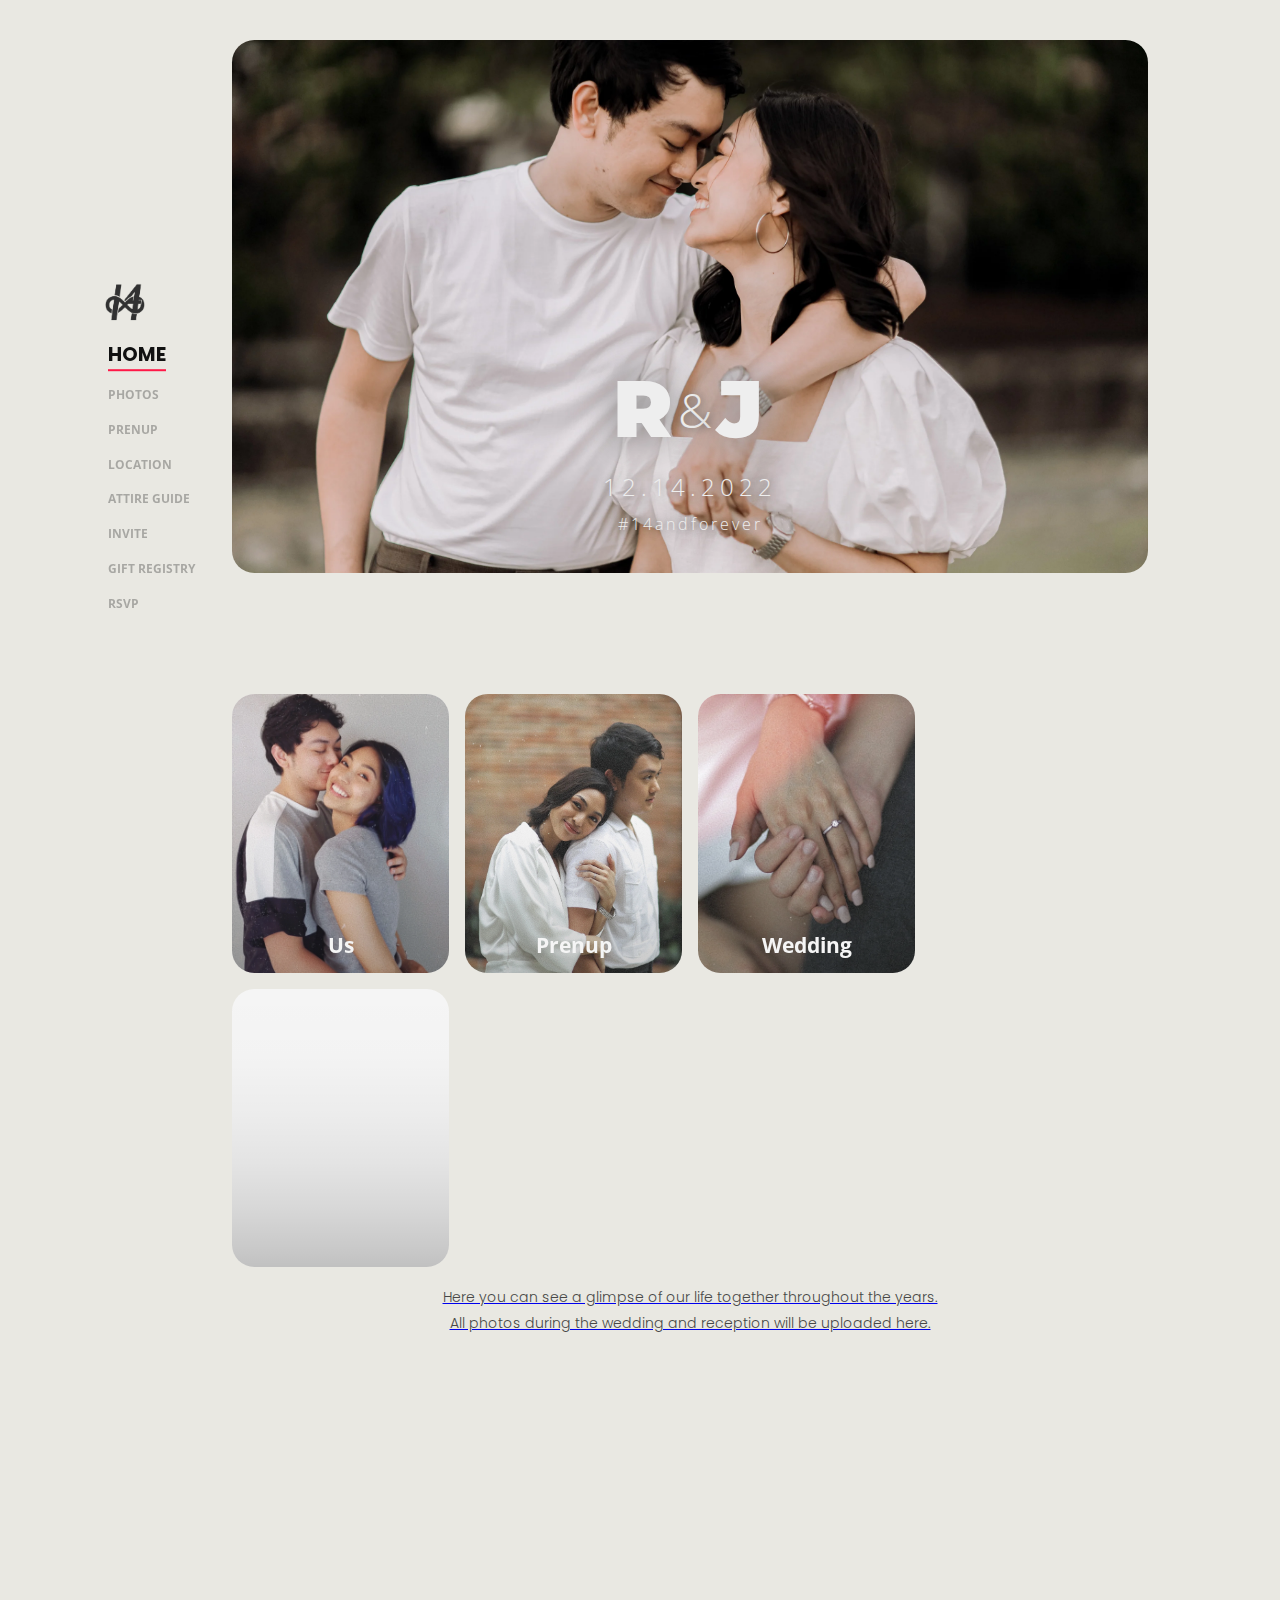
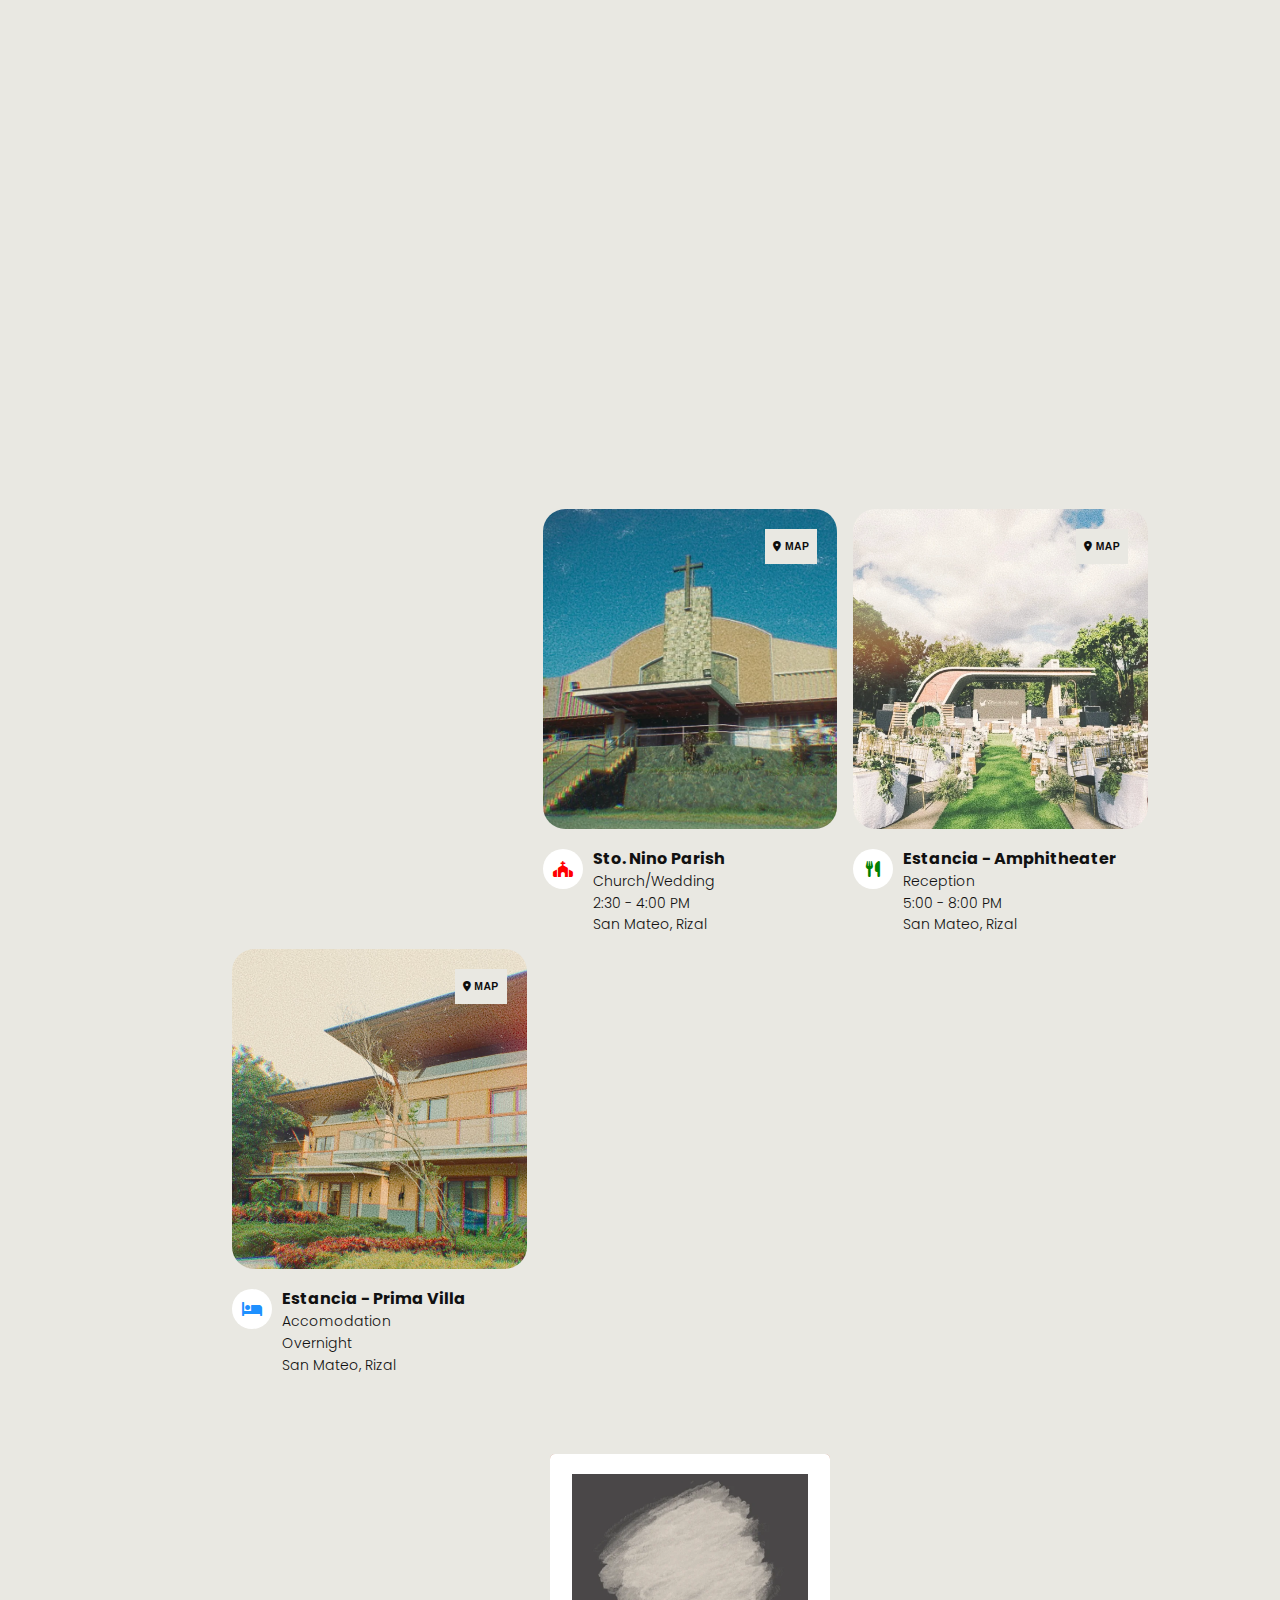
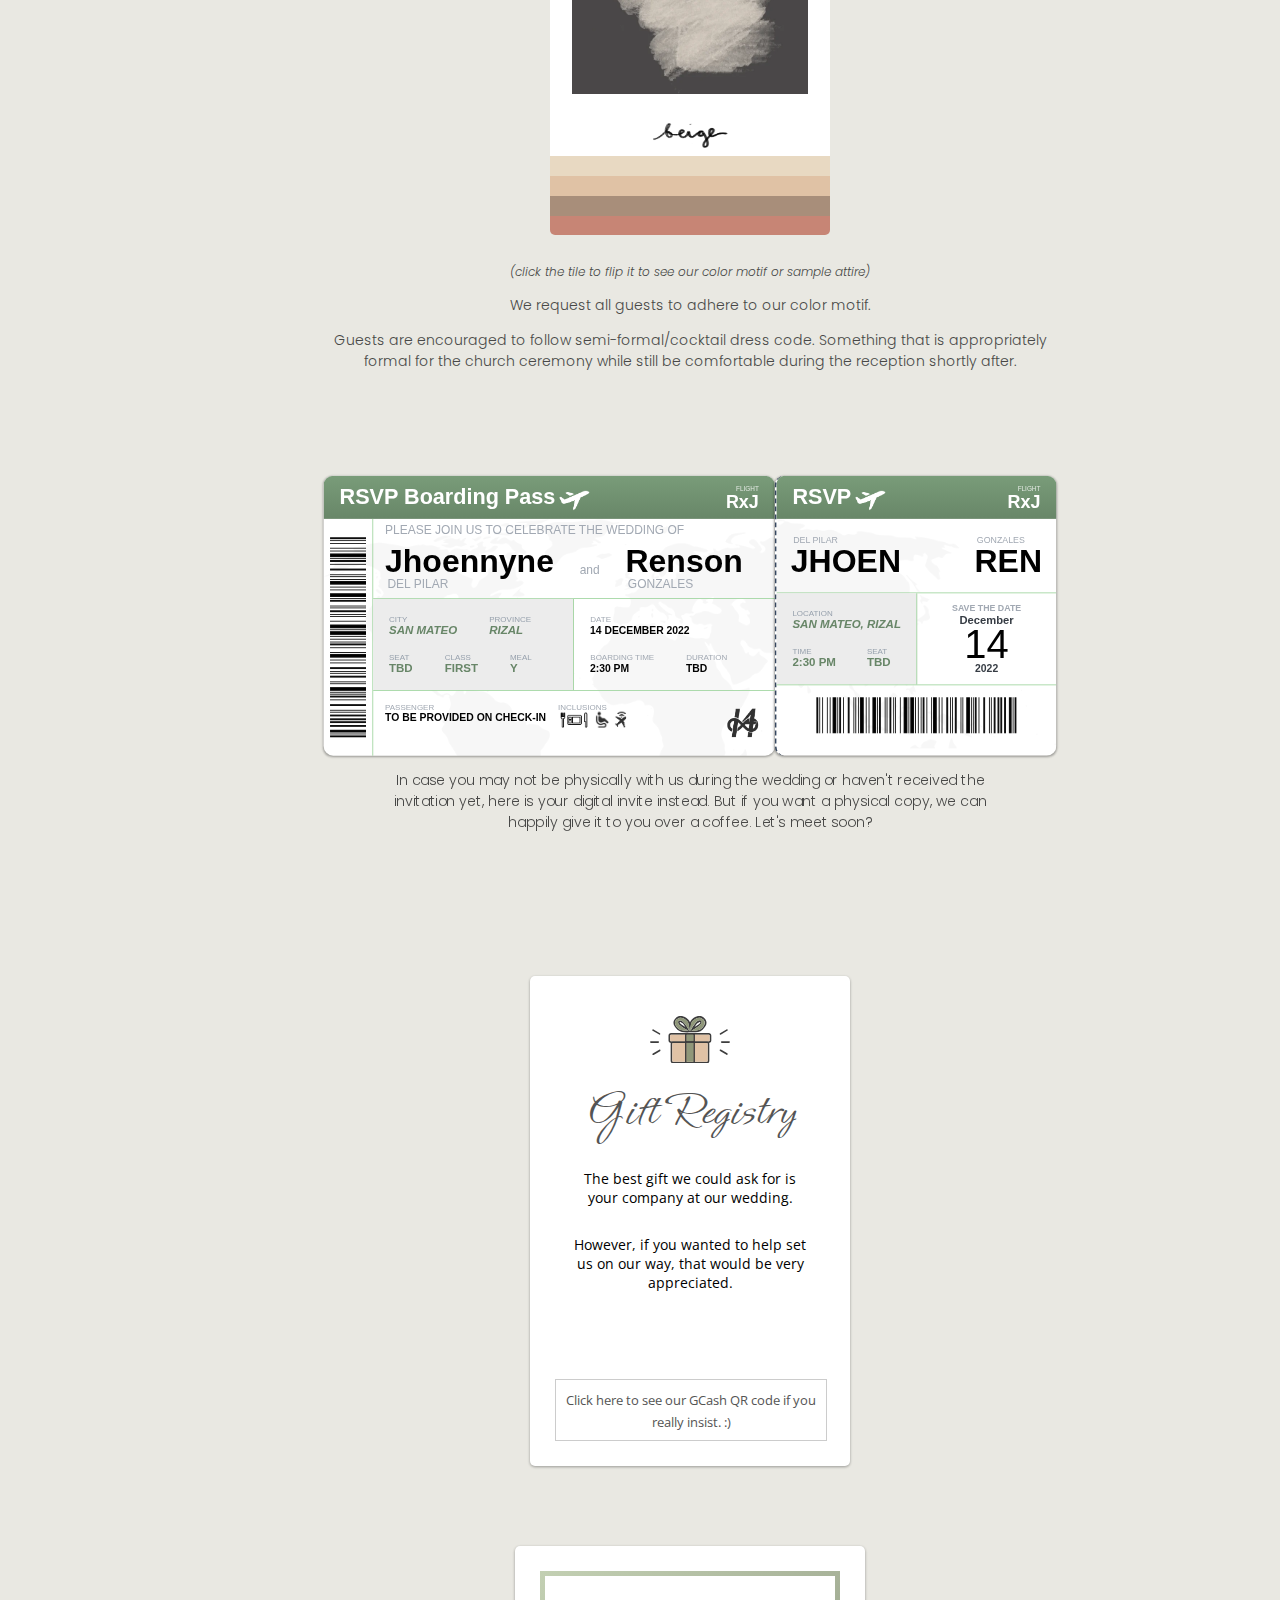
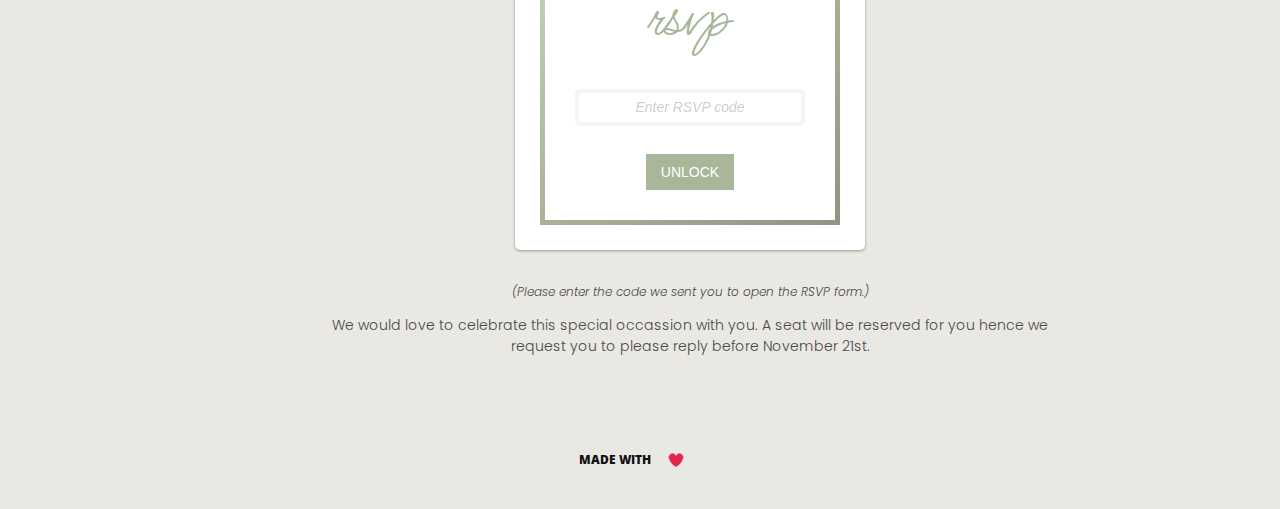
==== commit f73bf906: "Update index.html" ====
--- a/index.html
+++ b/index.html
@@ -102,13 +102,13 @@
                         <div class="card">
                             <div class="cardholder">
                                 <h2 class="title">Wedding</h2>
-                                <p class="copy"></p><button class="btn">Gallery</button>
+                                <p class="copy"></p><a href="wedding.html"><button class="btn">Gallery</button>
                             </div>
                         </div>
                         <div class="card">
                             <div class="cardholder">
                                 <h2 class="title">Reception</h2>
-                                <p class="copy"></p><button class="btn">Gallery</button>
+                                <p class="copy"></p><a href="reception.html"><button class="btn">Gallery</button>
                             </div>
                         </div>
                     </main>
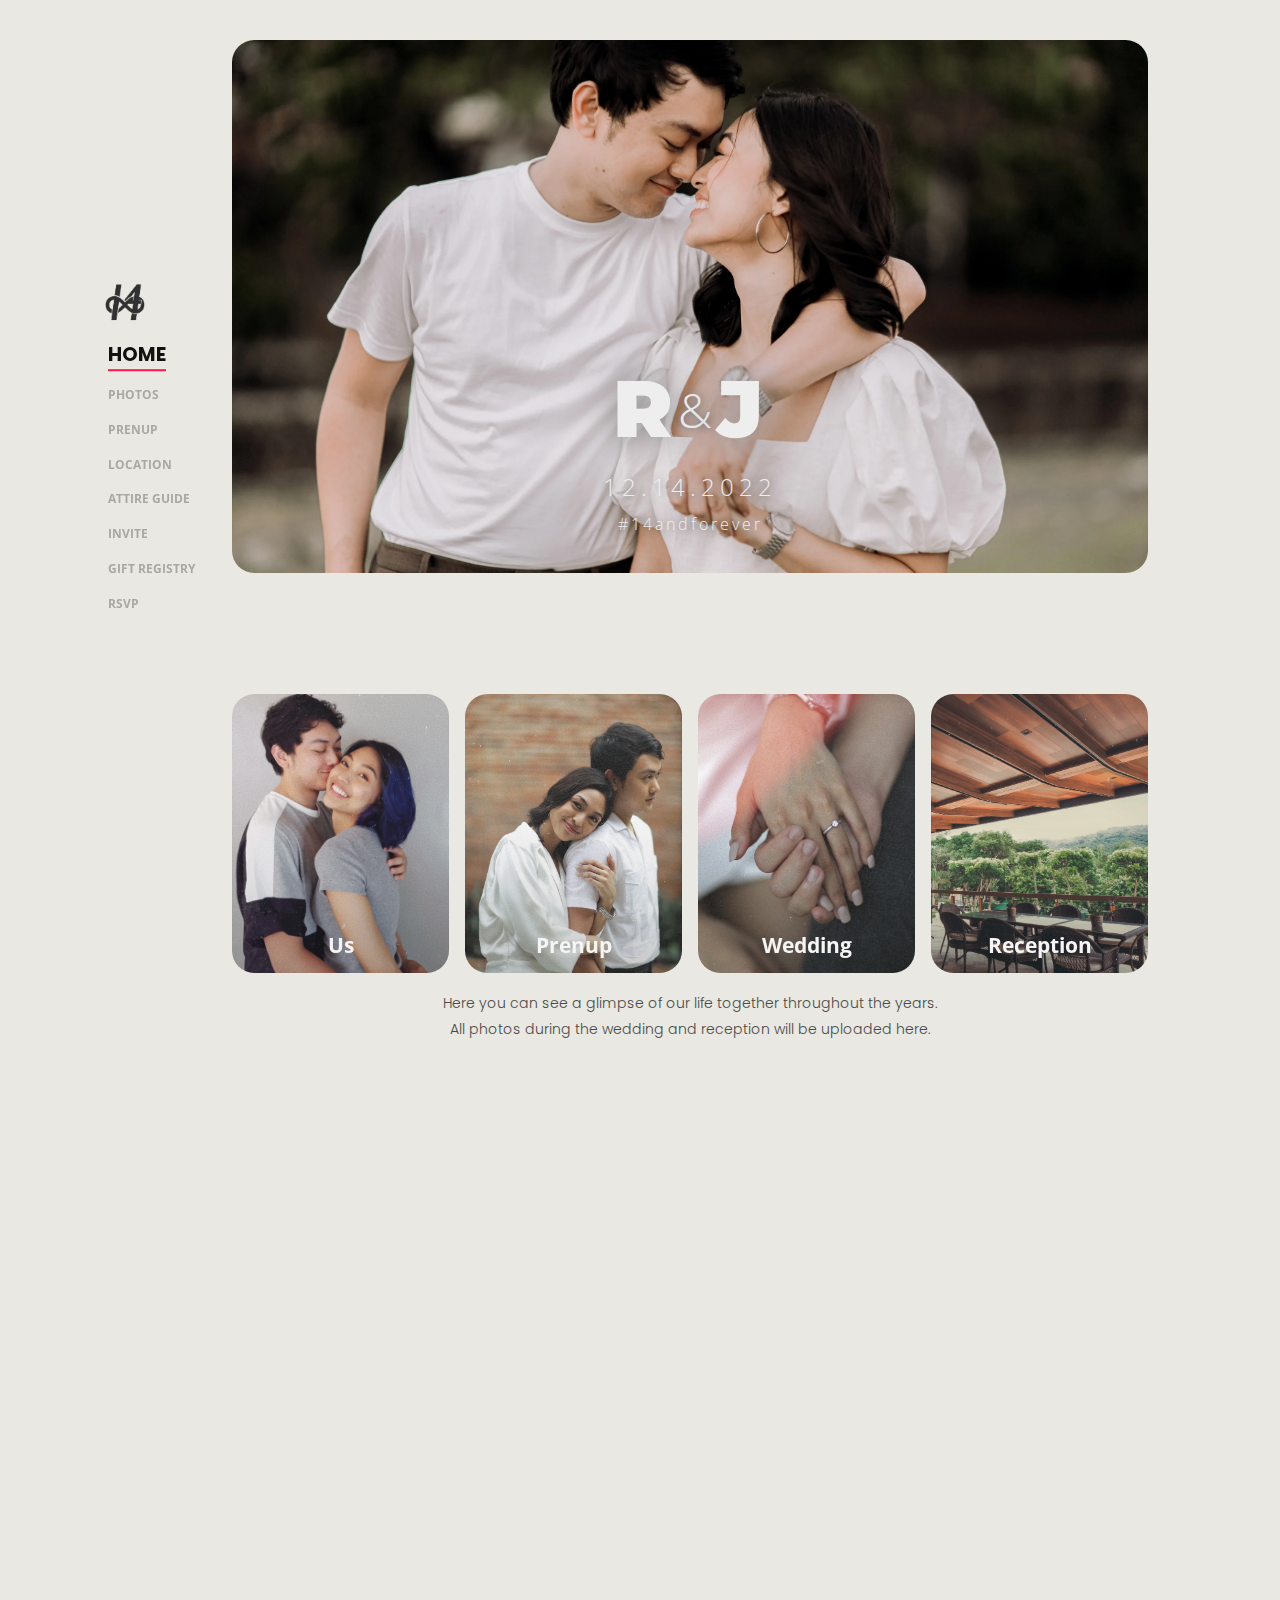
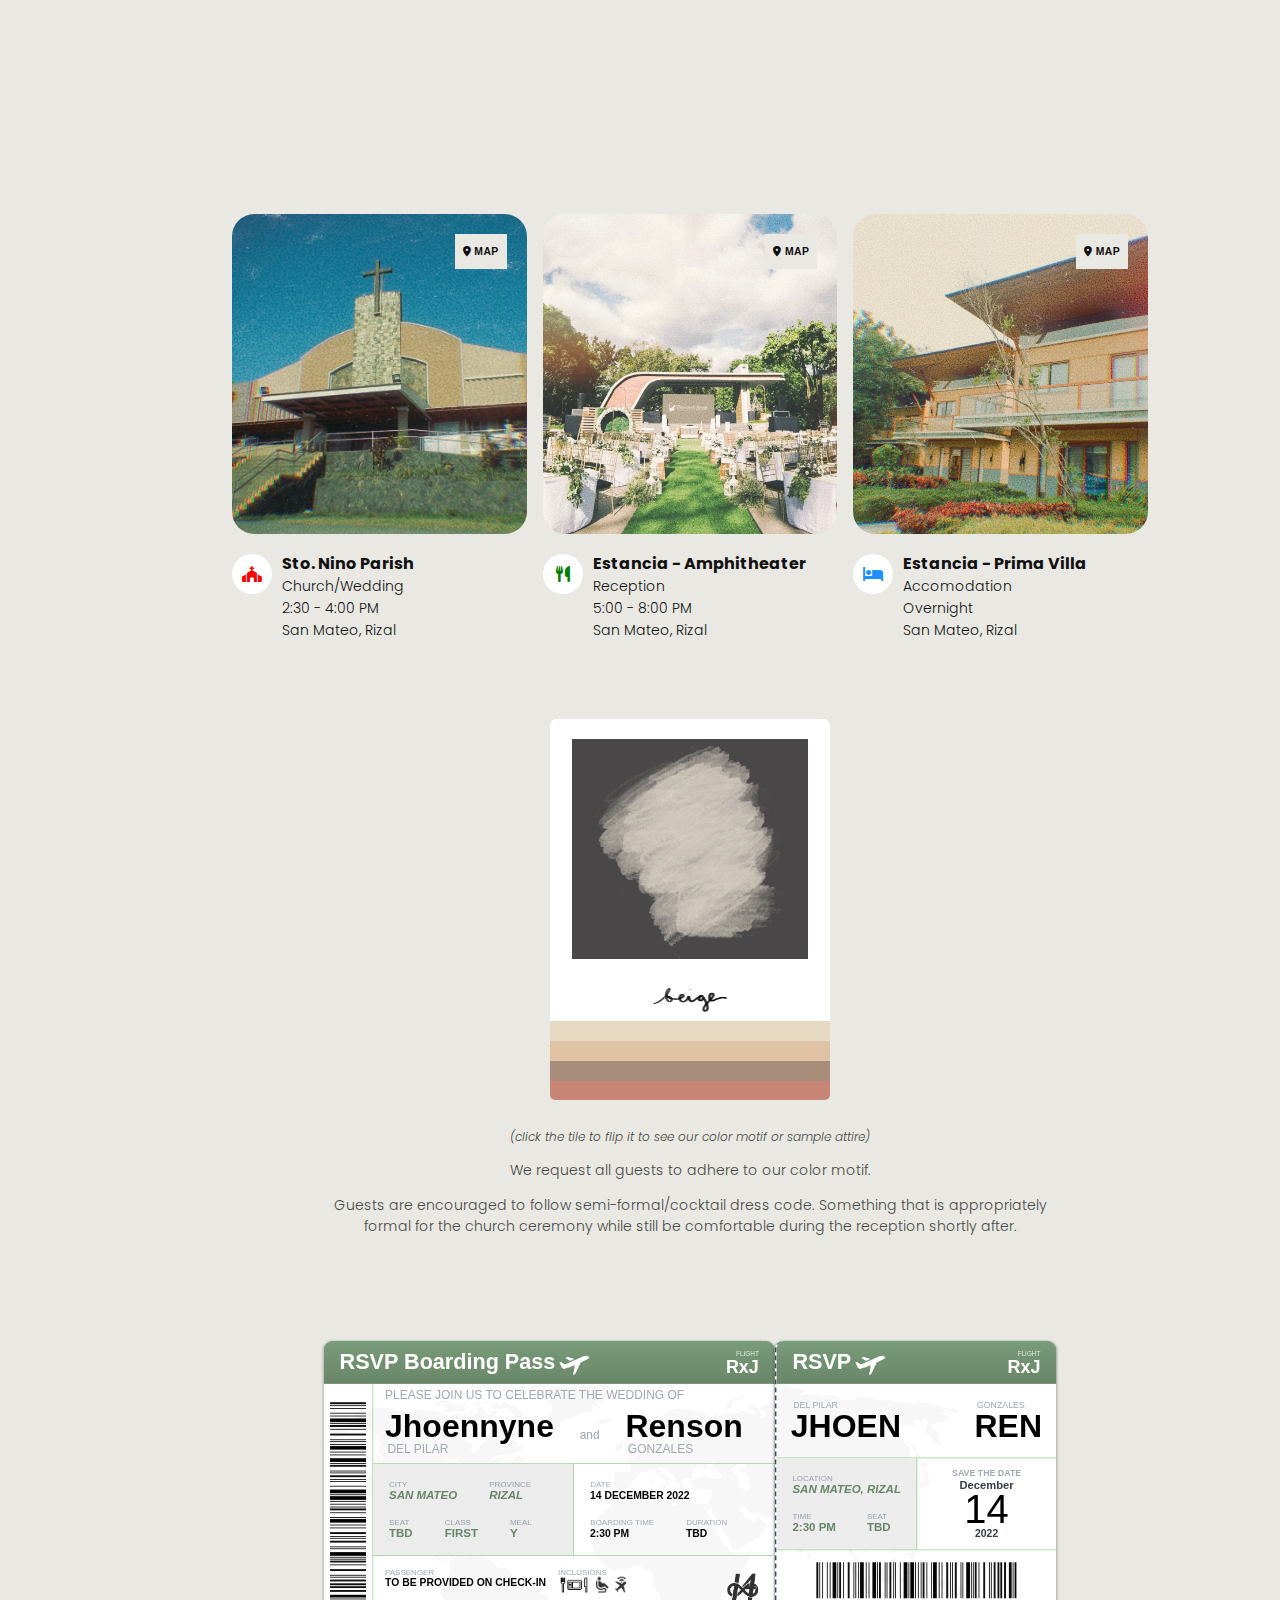
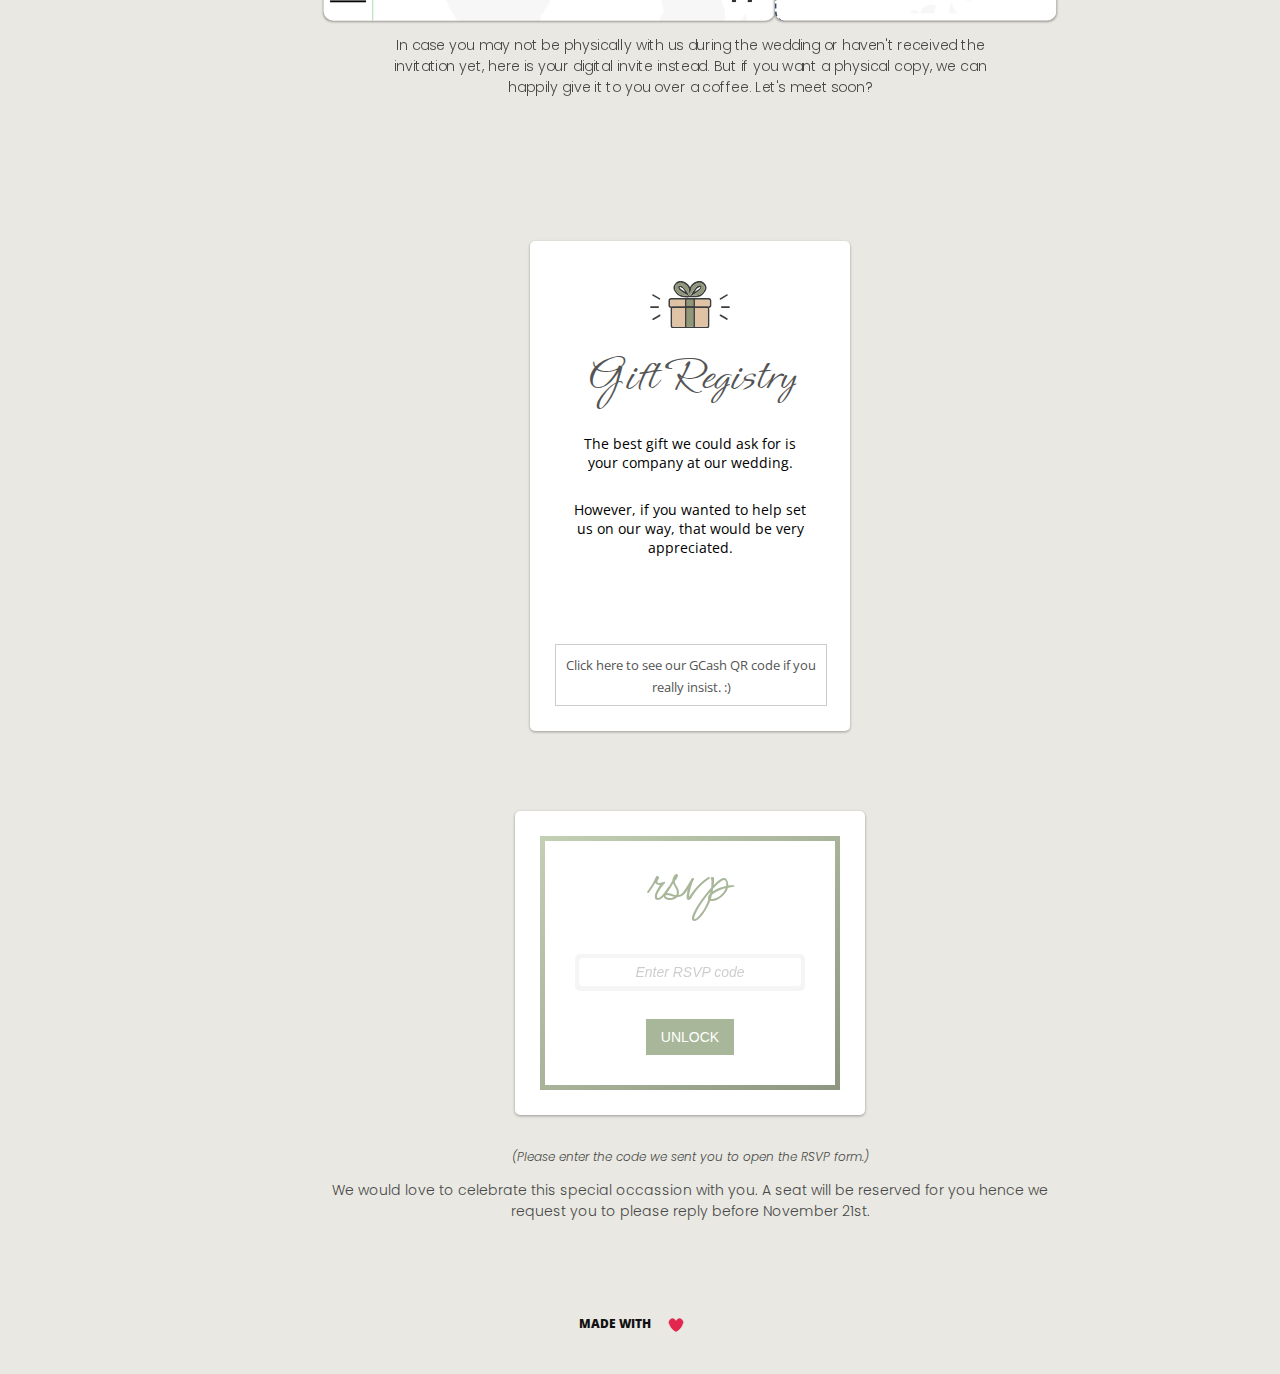
==== commit e2227c09: "Update index.html" ====
--- a/index.html
+++ b/index.html
@@ -102,13 +102,13 @@
                         <div class="card">
                             <div class="cardholder">
                                 <h2 class="title">Wedding</h2>
-                                <p class="copy"></p><a href="wedding.html"><button class="btn">Gallery</button>
+                                <p class="copy"></p><a href="wedding.html"><button class="btn">Gallery</button></a>
                             </div>
                         </div>
                         <div class="card">
                             <div class="cardholder">
                                 <h2 class="title">Reception</h2>
-                                <p class="copy"></p><a href="reception.html"><button class="btn">Gallery</button>
+                                <p class="copy"></p><a href="reception.html"><button class="btn">Gallery</button></a>
                             </div>
                         </div>
                     </main>
